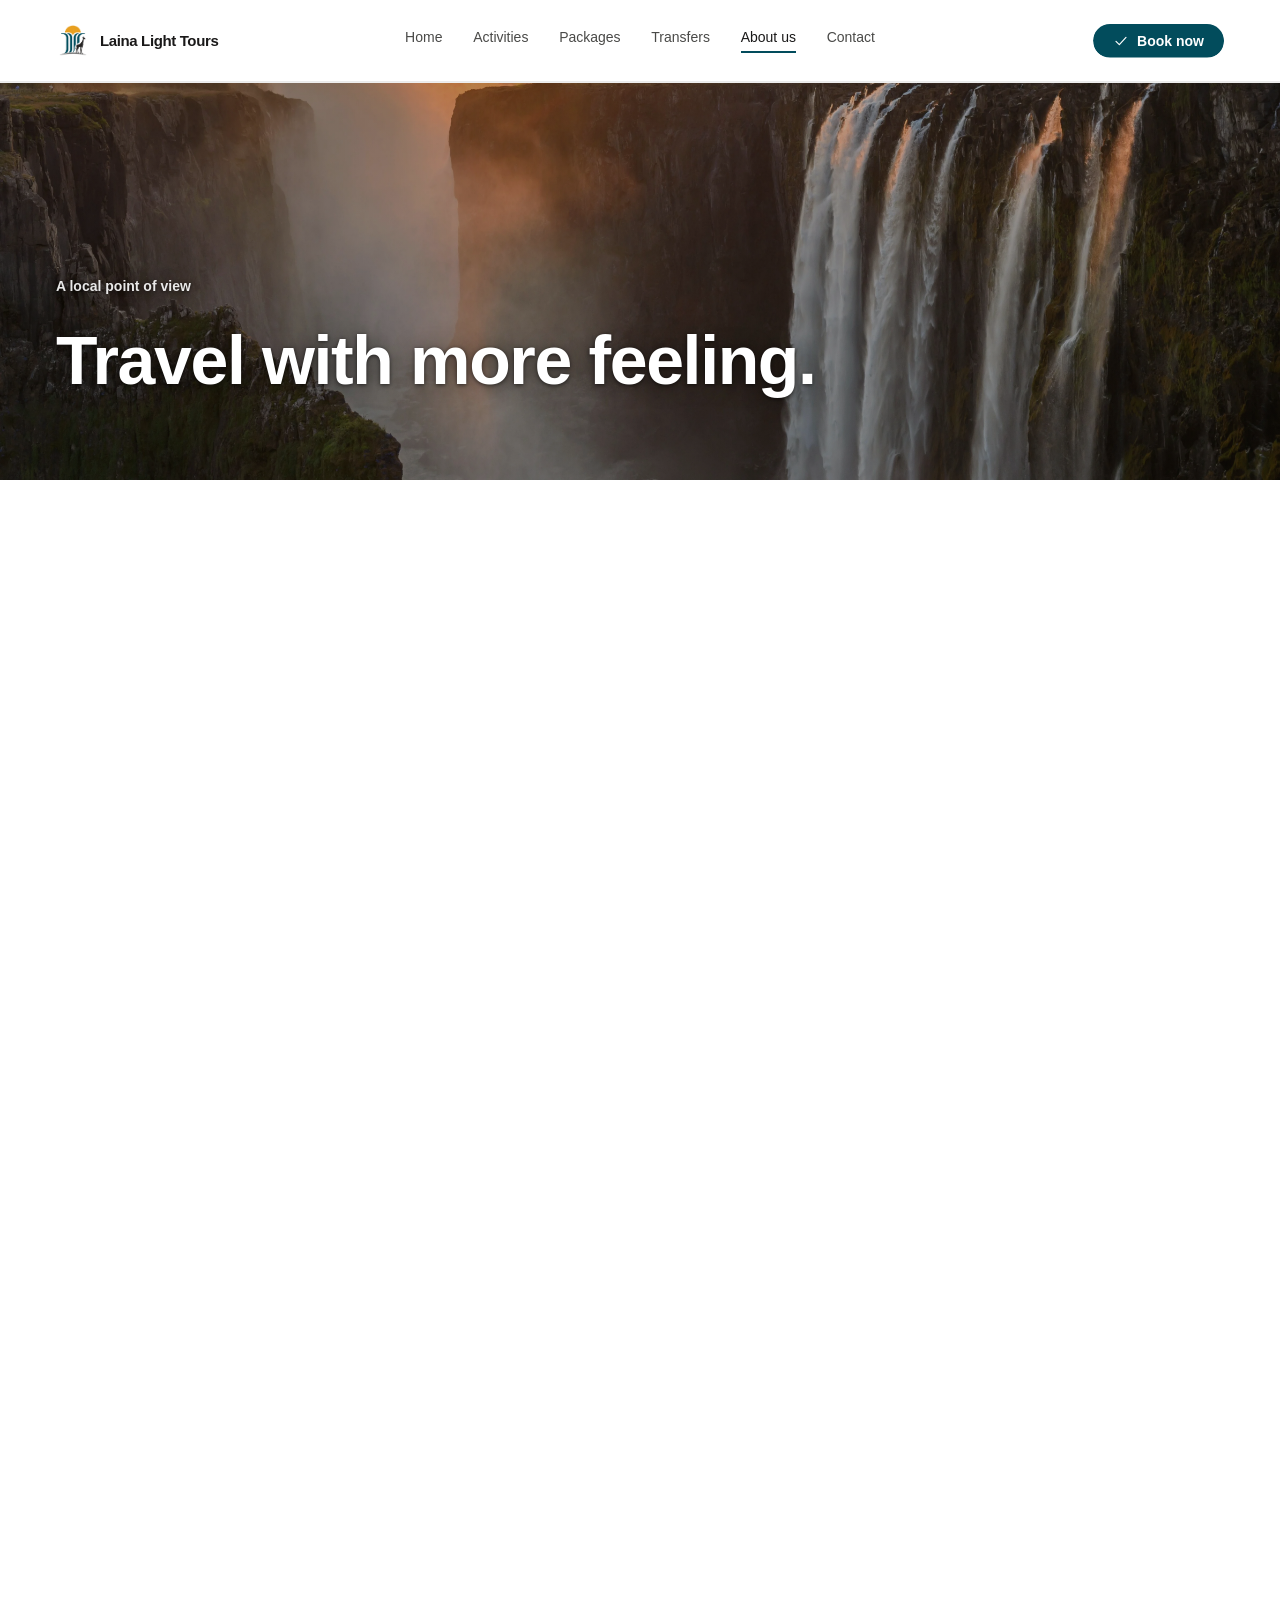
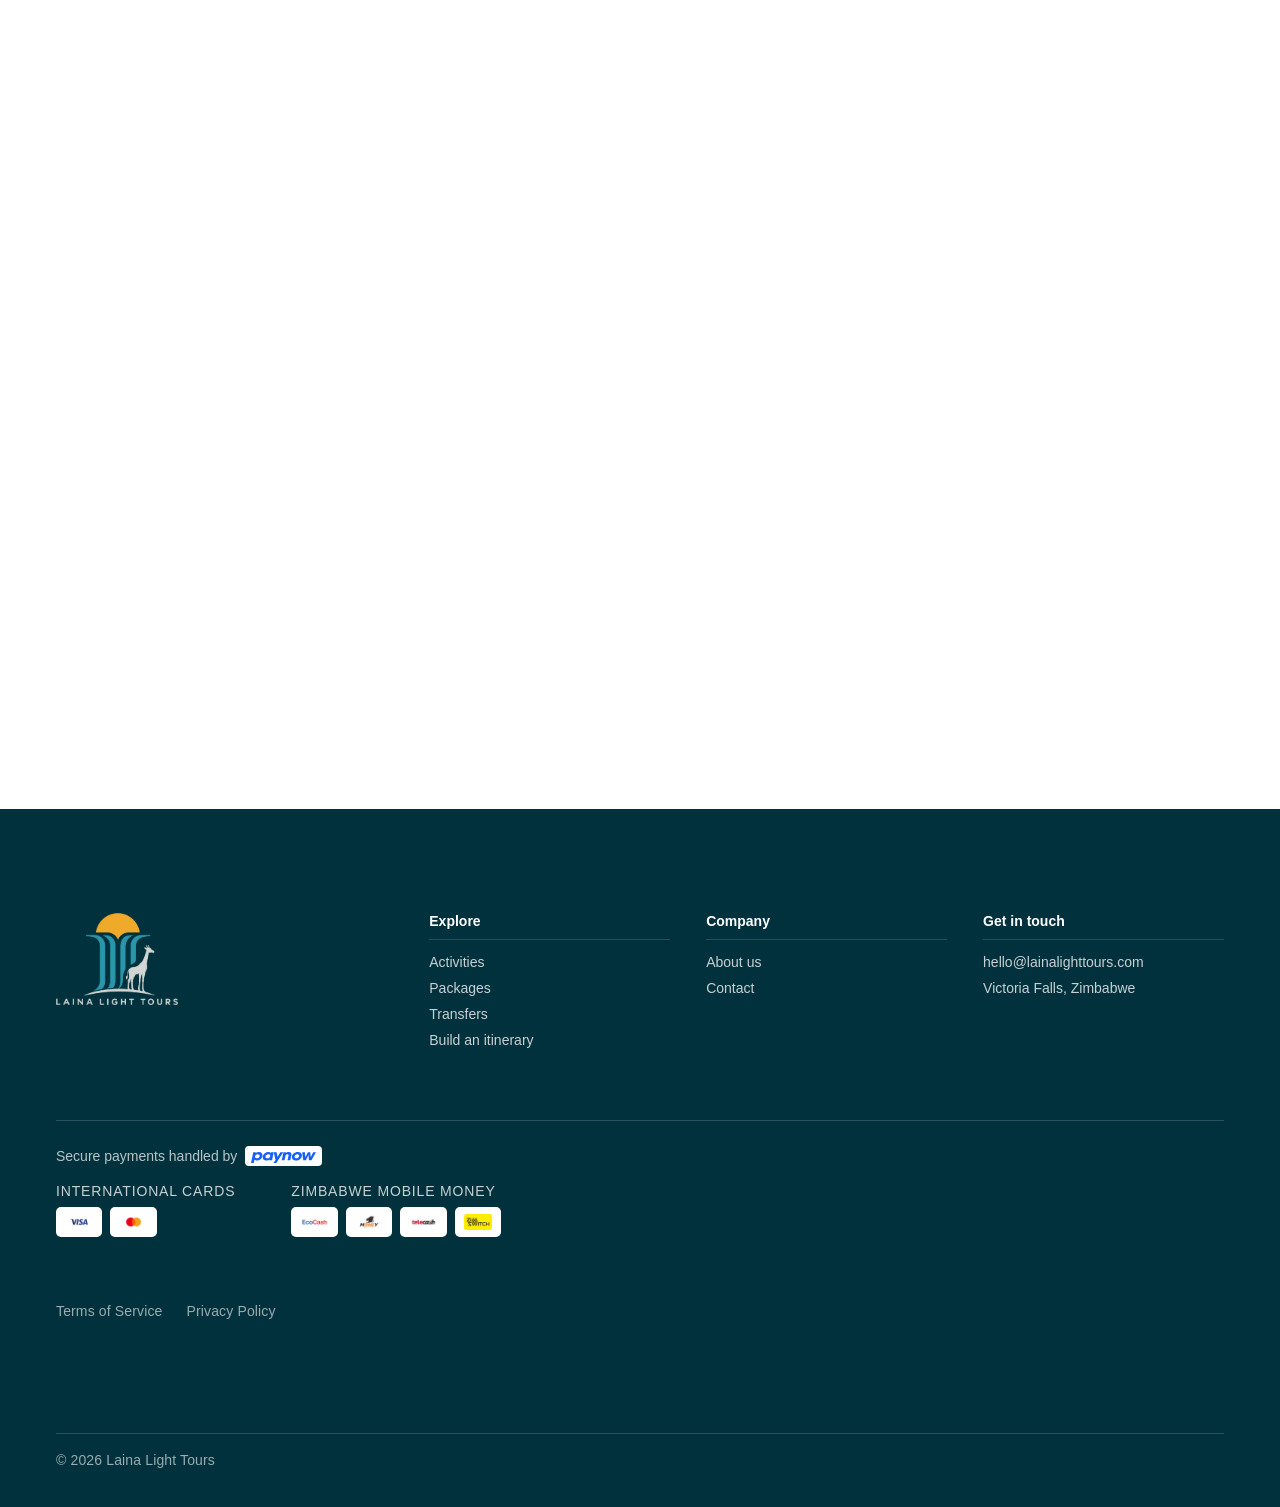
==== about.html @ 1b14ae51 "Fleet photography, Paynow methods, uniform gutter, motion layer Fleet - Four generated vehicle photo" ====
<!doctype html>
<html lang="en">
<head>
  <meta charset="UTF-8">
  <meta name="viewport" content="width=device-width, initial-scale=1.0">
  <meta name="description" content="Victoria Falls-based tour operator specialising in guided activities, adventures and packages. Flights, safari, river cruises and transfers, arranged personally with trusted local partners.">
  <meta property="og:title" content="About Us | Laina Light Tours">
  <meta property="og:description" content="A local team, real knowledge, and experiences worth making time for.">
  <meta property="og:image" content="hero-waterfall.webp">
  <title>About Us | Laina Light Tours</title>
  <link rel="stylesheet" href="styles.css?v=202609012115">
  <link rel="stylesheet" href="typography.css?v=202609012115">
  <link rel="stylesheet" href="image-treatment.css?v=202609012115">
  <link rel="stylesheet" href="nav.css?v=202609012115">
  <link rel="stylesheet" href="card-treatment.css?v=202609012115">
  <link rel="stylesheet" href="story.css?v=202609012115">
  <link rel="stylesheet" href="motion.css?v=202609012115">
  <link rel="stylesheet" href="design-system.css?v=202609012115">
  <link rel="icon" href="Laina Light Tours Logo Mark.png" type="image/png">
  <meta name="theme-color" content="#0c0f10">
</head>
<body class="about-page">
<svg xmlns="http://www.w3.org/2000/svg" style="display:none" aria-hidden="true" focusable="false"><defs>
<symbol id="i-arrow-up-right" viewBox="0 0 24 24"><path d="M7 17 17 7M8 7h9v9"/></symbol>
<symbol id="i-arrow-down" viewBox="0 0 24 24"><path d="M12 5v14M6 13l6 6 6-6"/></symbol>
<symbol id="i-arrow-right" viewBox="0 0 24 24"><path d="M5 12h14M13 6l6 6-6 6"/></symbol>
<symbol id="i-menu" viewBox="0 0 24 24"><path d="M4 7h16M4 12h16M4 17h16"/></symbol>
<symbol id="i-close" viewBox="0 0 24 24"><path d="M6 6l12 12M18 6L6 18"/></symbol>
<symbol id="i-whatsapp" viewBox="0 0 24 24"><path d="M12.04 2A9.9 9.9 0 0 0 2.1 11.9a9.8 9.8 0 0 0 1.35 4.96L2 22l5.28-1.38a9.9 9.9 0 0 0 4.76 1.21h.01A9.9 9.9 0 0 0 22 11.94 9.9 9.9 0 0 0 12.04 2Z"/><path d="M8.6 7.6c-.2-.45-.4-.46-.6-.47h-.5a1 1 0 0 0-.72.34A3 3 0 0 0 6 9.7c0 1.3.95 2.55 1.08 2.73.13.17 1.84 2.94 4.55 4 2.25.88 2.71.7 3.2.66.49-.04 1.57-.64 1.79-1.26.22-.62.22-1.15.16-1.26-.07-.11-.24-.17-.5-.3-.27-.14-1.57-.78-1.81-.86-.25-.09-.42-.13-.6.13-.17.26-.68.86-.83 1.03-.15.18-.3.2-.57.07a7.2 7.2 0 0 1-2.13-1.31 8 8 0 0 1-1.47-1.83c-.15-.26-.01-.4.12-.53.12-.12.26-.3.4-.46.12-.15.16-.26.25-.44.08-.17.04-.33-.02-.46-.07-.13-.6-1.43-.82-1.96Z"/></symbol>
<symbol id="i-phone" viewBox="0 0 24 24"><path d="M22 16.9v3a2 2 0 0 1-2.2 2 19.8 19.8 0 0 1-8.6-3.1 19.5 19.5 0 0 1-6-6A19.8 19.8 0 0 1 2.1 4.2 2 2 0 0 1 4.1 2h3a2 2 0 0 1 2 1.7c.1 1 .3 1.9.6 2.8a2 2 0 0 1-.5 2.1L8.1 9.9a16 16 0 0 0 6 6l1.3-1.1a2 2 0 0 1 2.1-.5c.9.3 1.8.5 2.8.6a2 2 0 0 1 1.7 2Z"/></symbol>
<symbol id="i-mail" viewBox="0 0 24 24"><rect x="2" y="4" width="20" height="16" rx="3"/><path d="m3 7 8.2 5.5a1.6 1.6 0 0 0 1.6 0L21 7"/></symbol>
<symbol id="i-pin" viewBox="0 0 24 24"><path d="M20 10.5c0 5.4-8 12-8 12s-8-6.6-8-12a8 8 0 1 1 16 0Z"/><circle cx="12" cy="10.3" r="3"/></symbol>
<symbol id="i-clock" viewBox="0 0 24 24"><circle cx="12" cy="12" r="9"/><path d="M12 7.2V12l3.2 2"/></symbol>
<symbol id="i-users" viewBox="0 0 24 24"><path d="M16 20v-1.6a4 4 0 0 0-4-4H6a4 4 0 0 0-4 4V20"/><circle cx="9" cy="7.4" r="3.4"/><path d="M22 20v-1.6a4 4 0 0 0-3-3.9M16.5 4.2a4 4 0 0 1 0 6.4"/></symbol>
<symbol id="i-calendar" viewBox="0 0 24 24"><rect x="3" y="5" width="18" height="16" rx="3"/><path d="M3 10h18M8 3v4M16 3v4"/></symbol>
<symbol id="i-search" viewBox="0 0 24 24"><circle cx="11" cy="11" r="7"/><path d="m20 20-3.6-3.6"/></symbol>
<symbol id="i-compass" viewBox="0 0 24 24"><circle cx="12" cy="12" r="9.2"/><path d="m15.6 8.4-2 5.2-5.2 2 2-5.2 5.2-2Z"/></symbol>
<symbol id="i-shield-check" viewBox="0 0 24 24"><path d="M12 22s8-3.6 8-10V5.4l-8-3-8 3V12c0 6.4 8 10 8 10Z"/><path d="m9 12 2.2 2.2L15.4 10"/></symbol>
<symbol id="i-sparkle" viewBox="0 0 24 24"><path d="M12 3.2 13.9 9l5.8 1.9-5.8 1.9L12 18.6 10.1 12.8 4.3 10.9 10.1 9 12 3.2Z"/></symbol>
<symbol id="i-route" viewBox="0 0 24 24"><circle cx="6" cy="19" r="2.6"/><circle cx="18" cy="5" r="2.6"/><path d="M15.4 5H9a3 3 0 0 0 0 6h6a3 3 0 0 1 0 6H8.6"/></symbol>
<symbol id="i-star" viewBox="0 0 24 24"><path d="m12 3.6 2.6 5.4 5.9.8-4.3 4.2 1 5.9-5.2-2.8-5.2 2.8 1-5.9L3.5 9.8l5.9-.8L12 3.6Z"/></symbol>
<symbol id="i-check" viewBox="0 0 24 24"><path d="m4.5 12.5 5 5 10-11"/></symbol>
<symbol id="i-globe" viewBox="0 0 24 24"><circle cx="12" cy="12" r="9.2"/><path d="M2.8 12h18.4M12 2.8a14 14 0 0 1 0 18.4 14 14 0 0 1 0-18.4Z"/></symbol>
<symbol id="i-plane" viewBox="0 0 24 24"><path d="M10.2 13.8 3 12l18-7.6-4.2 17.2-3.6-6.4-3 4.2v-4.4"/></symbol>
<symbol id="i-boat" viewBox="0 0 24 24"><path d="M3 18.4c1.6 0 1.6 1.4 3.2 1.4s1.6-1.4 3.2-1.4 1.6 1.4 3.2 1.4 1.6-1.4 3.2-1.4 1.6 1.4 3.2 1.4"/><path d="M4.6 15.4 6 10.2h12l1.4 5.2M12 10.2V5M8.6 5h6.8"/></symbol>
<symbol id="i-binoculars" viewBox="0 0 24 24"><path d="M7 4h3v7H4l1.2-5.6A1.8 1.8 0 0 1 7 4ZM17 4h-3v7h6l-1.2-5.6A1.8 1.8 0 0 0 17 4Z"/><circle cx="6" cy="15.6" r="3.4"/><circle cx="18" cy="15.6" r="3.4"/><path d="M10 11h4"/></symbol>
</defs></svg>

  <header class="site-header">
    <a class="brand" href="index.html"><span>Laina Light <em>Tours</em></span></a>
    <button class="menu-toggle" aria-label="Open navigation">&#9776;</button>
    <nav class="main-nav"><a href="index.html">Home</a><a href="activities.html">Activities</a><a href="packages.html">Packages</a><a href="transfers.html">Transfers</a><a class="active" href="about.html">About us</a><a href="index.html#contact">Contact</a></nav>
    <a class="header-cart" href="itinerary.html" data-squircle><svg class="icon" aria-hidden="true"><use href="#i-check"/></svg><span>Book now</span><span class="btn-count" data-cart-count hidden>0</span></a>
  </header>

  <main>

    <!-- HERO: eyebrow #1 of 2 allowed -->
    <section class="about-hero">
      <p class="eyebrow light">A local point of view</p>
      <h1>Travel with <i>more feeling.</i></h1>
    </section>

    <!-- INTRO: stacked vertical — no split-header -->
    <section class="about-intro about-intro--stacked">
      <p class="eyebrow">About Laina Light Tours</p>
      <h2>We know where the light <i>falls.</i></h2>
      <div class="about-intro__body">
        <p>Laina Light Tours is a Victoria Falls-based tour operator specialising in guided activities, adventures and packages across one of the world&rsquo;s most extraordinary destinations.</p>
        <p>We work with trusted local partners to connect visitors with Victoria Falls on their own terms, whether that is a sunrise flight over the gorge, an afternoon on the Zambezi, or a full-day safari. Every booking is handled personally, with flexible options for individuals, couples and groups.</p>
        <p class="about-strap">Based in Zimbabwe. Built on local knowledge.</p>
      </div>
    </section>

    <section class="about-image">
      <img src="falls-from-the-sky.webp" alt="Victoria Falls from above, mist rising over the Zambezi">
    </section>

    <!-- VALUES: full-width heading above the grid — different layout family from intro -->
    <section class="about-values about-values--stacked">
      <div class="about-values__head">
        <h2>Good trips <i>stay with you.</i></h2>
      </div>
      <div class="values-grid">
        <article>
          <h3>Local, always</h3>
          <p>Real knowledge, thoughtful timing and people who care deeply about this place.</p>
        </article>
        <article>
          <h3>Considered details</h3>
          <p>Clear communication, smooth logistics and plans that still leave room for the unexpected.</p>
        </article>
        <article>
          <h3>Wild at heart</h3>
          <p>Big landscapes, small moments and stories you will find yourself telling for years.</p>
        </article>
      </div>
    </section>

    <!-- CTA: no eyebrow — eyebrow budget spent -->
    <section class="about-cta">
      <div>
        <h2>Ready when <i>you are.</i></h2>
        <p>Tell us when you are visiting and what you are hoping to feel. We will do the rest.</p>
        <a class="button button-dark" data-squircle href="https://wa.me/263771234567?text=Hello%20Laina%20Light%20Tours%2C%20I%27d%20like%20to%20plan%20a%20trip." style="margin-top:28px;display:inline-flex">
          Get in touch <span>&#8599;</span>
        </a>
      </div>
    </section>

  </main>

  <footer class="site-footer">
    <div class="footer-brand">
      <a class="brand" href="index.html"><span>Laina Light <em>Tours</em></span></a>
      </div>
    <div class="footer-column">
      <h3>Explore</h3>
      <a href="activities.html">Activities</a>
      <a href="packages.html">Packages</a>
      <a href="transfers.html">Transfers</a>
      <a href="itinerary.html">Build an itinerary</a>
    </div>
    <div class="footer-column">
      <h3>Company</h3>
      <a href="about.html">About us</a>
      <a href="index.html#contact">Contact</a>
    </div>
    <div class="footer-column">
      <h3>Get in touch</h3>
      <a href="mailto:hello@lainalighttours.com">hello@lainalighttours.com</a>
      <span>Victoria Falls, Zimbabwe</span>
    </div>
    <div class="footer-payments"><p class="footer-payments__label">Secure payments handled by <img src="images/payments/paynow.svg" alt="Paynow" class="paynow-mark" loading="lazy"></p><div class="payment-groups"><div class="payment-group"><span class="payment-group__label">International cards</span><ul class="payment-logos"><li><img src="images/payments/logo-4-visa.png" alt="Visa" loading="lazy"></li><li><img src="images/payments/logo-5-mastercard.png" alt="Mastercard" loading="lazy"></li></ul></div><div class="payment-group"><span class="payment-group__label">Zimbabwe mobile money</span><ul class="payment-logos"><li><img src="images/payments/logo-1-ecocash.png" alt="EcoCash" loading="lazy"></li><li><img src="images/payments/logo-2-money-1.png" alt="OneMoney" loading="lazy"></li><li><img src="images/payments/logo-3-telecash.png" alt="Telecash" loading="lazy"></li><li><img src="images/payments/logo-6-zimswitch.png" alt="ZimSwitch" loading="lazy"></li></ul></div></div></div><div class="footer-legal"><a href="terms.html">Terms of Service</a><a href="privacy.html">Privacy Policy</a></div><div class="footer-bottom">
      <span>&copy; 2026 Laina Light Tours</span>
      </div>
  </footer>

  <script src="script.js?v=202609012115"></script>
  <script src="squircle.js?v=202609012115"></script>
</body>
</html>
---- styles.css ----
.catalog-top h2 span{display:inline-grid;place-items:center;width:30px;height:30px;margin-left:9px;vertical-align:middle;border-radius:50%;background:var(--sun);color:var(--ink-deep);font:700 11px/1 'Helvetica Neue', Helvetica, 'Nimbus Sans', 'Liberation Sans', Arial, -apple-system, BlinkMacSystemFont, 'Segoe UI', Roboto, sans-serif;letter-spacing:0}
.search-box{border:2px solid var(--line);border-radius:12px;width:160px;height:44px;padding:0 12px;background:#fff;color:var(--ink);font-size:20px}.search-box input{min-width:0;padding:0 0 0 4px;height:100%;font-size:12px}.site-footer .footer-brand .brand{display:none}.site-footer .footer-brand::before{content:"";display:block;width:220px;height:62px;background:url('Laina Light Tours Logo.png') center/contain no-repeat;border-radius:6px}.site-footer .brand-mark{display:none}
 .whatsapp-booking{display:inline-block;margin-top:18px;color:var(--ink);font-size:12px;font-weight:700;border-bottom:1px solid var(--sun);padding-bottom:4px}.home-transfers{max-width:1180px;margin:0 auto 110px;padding:55px 5vw;background:var(--sand);display:grid;grid-template-columns:1fr 1.2fr auto;gap:45px;align-items:center}.home-transfers h2{font-size:42px;margin:0}.home-transfers p:not(.eyebrow){max-width:390px;color:var(--muted);font-size:14px;line-height:1.65}.home-transfer-price{border-left:1px solid rgba(23,63,58,.25);padding-left:28px;display:flex;align-items:center;gap:12px}.home-transfer-price strong{font:500 54px 'Helvetica Neue', Helvetica, 'Nimbus Sans', 'Liberation Sans', Arial, -apple-system, BlinkMacSystemFont, 'Segoe UI', Roboto, sans-serif;color:var(--ink)}.home-transfer-price span{font-size:10px;text-transform:uppercase;letter-spacing:.1em;line-height:1.5}@media(max-width:800px){.home-transfers{margin:0 20px 75px;padding:38px 25px;display:block}.home-transfers h2{font-size:38px}.home-transfers>div:nth-child(2){margin-top:28px}.home-transfer-price{border-left:0;border-top:1px solid rgba(23,63,58,.25);padding:20px 0 0;margin-top:28px}}
 .modal-card{width:min(100%,560px);max-height:calc(100vh - 40px);overflow-y:auto!important;overflow-x:hidden;overscroll-behavior:contain;-webkit-overflow-scrolling:touch}.modal-card>img{height:210px;object-fit:cover;margin-bottom:20px}.modal-card{padding-bottom:24px}.modal-card>*:not(img){margin-left:28px;margin-right:28px}@media(max-width:500px){.modal{padding:12px}.modal-card{max-height:calc(100vh - 24px)}.modal-card>img{height:155px}.modal-card>*:not(img){margin-left:20px;margin-right:20px}}
.brand-mark{font-size:0;background:var(--sun) url('Laina Light Tours Logo Mark.png') center/75% no-repeat}.site-footer .brand-mark{display:grid}.about-page .about-page .about-hero::before{content:"Laina Light Tours"}
:root{--ink:#173f3a;--ink-deep:#102f2c;--cream:#ffffff;--sand:#f5f5f4;--sun:#e29a43;--white:#fff;--muted:#68716c;--line:#d5d9d2}*{box-sizing:border-box}html{scroll-behavior:smooth}body{margin:0;background:var(--cream);color:var(--ink-deep);font-family:'Helvetica Neue', Helvetica, 'Nimbus Sans', 'Liberation Sans', Arial, -apple-system, BlinkMacSystemFont, 'Segoe UI', Roboto, sans-serif}a{color:inherit;text-decoration:none}img{display:block;width:100%;height:100%;object-fit:cover}.site-header{height:82px;display:flex;align-items:center;justify-content:space-between;padding:0 5vw;background:var(--cream);position:relative;z-index:5}.brand{display:flex;align-items:center;gap:10px;font-size:15px;font-weight:700;letter-spacing:.01em}.brand em{font-family:'Helvetica Neue', Helvetica, 'Nimbus Sans', 'Liberation Sans', Arial, -apple-system, BlinkMacSystemFont, 'Segoe UI', Roboto, sans-serif;font-weight:500}.brand-mark{display:grid;place-items:center;width:34px;height:34px;background:var(--sun);color:var(--ink-deep);border-radius:50%;font-size:11px;letter-spacing:-.08em}.main-nav{display:flex;gap:34px;font-size:12px;font-weight:600}.main-nav a{color:#65716b}.main-nav a.active,.main-nav a:hover{color:var(--ink-deep)}.main-nav a.active{border-bottom:2px solid var(--sun);padding-bottom:7px}.header-cta{font-size:12px;font-weight:700}.header-cta span,.button span,.text-link span{font-size:17px;margin-left:8px}.menu-toggle{display:none;background:none;border:0;font-size:23px;color:var(--ink)}.hero{min-height:690px;background:linear-gradient(rgba(20,20,18,.26),rgba(20,20,18,.26)),url('https://images.unsplash.com/photo-1516026672322-bc52d61a55d5?auto=format&fit=crop&w=2200&q=90') center/cover;position:relative;color:#fff;padding:120px 10vw 90px;display:flex;align-items:flex-start}.hero-copy{max-width:600px}.eyebrow{font-size:11px;letter-spacing:.14em;text-transform:uppercase;color:var(--muted);font-weight:700;margin:0 0 18px}.eyebrow.light{color:rgba(255,255,255,.75)}h1,h2,h3,p{margin-top:0}h1,h2{font-size:clamp(46px,6vw,86px);line-height:.96;letter-spacing:-.04em;margin-bottom:24px}h2{font-size:clamp(40px,4.5vw,66px)}h1 i,h2 i,h3 i,blockquote i{font-family:'Helvetica Neue', Helvetica, 'Nimbus Sans', 'Liberation Sans', Arial, -apple-system, BlinkMacSystemFont, 'Segoe UI', Roboto, sans-serif;font-weight:500;letter-spacing:-.06em}.hero-text{font-size:17px;line-height:1.55;max-width:320px;color:rgba(255,255,255,.84);margin-bottom:34px}.button{border:0;display:inline-flex;align-items:center;justify-content:center;min-height:50px;padding:0 22px;font:600 12px 'Helvetica Neue';cursor:pointer;transition:transform .2s,background .2s}.button:hover{transform:translateY(-2px)}.button-light{background:#fff;color:var(--ink-deep)}.button-dark{background:var(--ink);color:#fff}.hero-note{position:absolute;right:10vw;top:130px;display:flex;gap:12px;align-items:center;font-size:10px;line-height:1.5;text-transform:uppercase;letter-spacing:.08em;color:rgba(255,255,255,.8)}.note-line{width:44px;height:1px;background:var(--sun)}.hero-scroll{position:absolute;bottom:35px;left:10vw;font-size:10px;text-transform:uppercase;letter-spacing:.13em;color:rgba(255,255,255,.7)}.hero-scroll span{margin-left:20px;color:var(--sun);font-size:18px}.booking-wrap{margin:-56px auto 0;position:relative;z-index:2;background:#fff;max-width:1120px;padding:38px 45px 28px;display:grid;grid-template-columns:1fr 2.5fr;gap:40px;box-shadow:0 18px 40px rgba(30,46,36,.08)}.booking-intro h2{font-size:34px;margin-bottom:0}.booking-intro .eyebrow{margin-bottom:13px}.booking-form{display:grid;grid-template-columns:1.2fr 1fr 1fr auto;gap:13px;align-items:end}.booking-form label{font-size:10px;text-transform:uppercase;letter-spacing:.1em;font-weight:700;color:var(--muted)}select,input{display:block;border:0;border-bottom:1px solid var(--line);background:transparent;width:100%;padding:13px 0 11px;color:var(--ink-deep);font:500 13px 'Helvetica Neue';outline:0}.booking-form select{cursor:pointer}.booking-message{grid-column:2/-1;font-size:12px;color:var(--sun);margin:0}.section{max-width:1120px;margin:130px auto;padding:0 30px}.section-heading{display:flex;justify-content:space-between;align-items:end;margin-bottom:35px}.section-heading h2{margin-bottom:0}.text-link{font-size:12px;font-weight:700;border-bottom:1px solid var(--ink);padding-bottom:8px}.feature-grid{display:grid;grid-template-columns:1.2fr .9fr .9fr;grid-template-rows:250px 250px;gap:16px}.feature-card{position:relative;overflow:hidden;min-height:250px;background:var(--ink)}.feature-card img{transition:transform .7s}.feature-card:hover img{transform:scale(1.05)}.feature-tall{grid-row:span 2}.feature-overlay{position:absolute;inset:0;padding:25px;display:flex;flex-direction:column;justify-content:flex-end;background:rgba(20,20,18,.24);color:#fff}.card-tag{font-size:10px;text-transform:uppercase;letter-spacing:.12em;color:rgba(255,255,255,.75);margin-bottom:auto}.feature-overlay h3{font-size:30px;line-height:1;margin:0}.circle-arrow{position:absolute;bottom:24px;right:24px;border:1px solid rgba(255,255,255,.7);border-radius:50%;width:34px;height:34px;display:grid;place-items:center}.split-section{background:#f5f5f4;display:grid;grid-template-columns:1fr 1fr;min-height:630px}.split-image{min-height:520px}.split-copy{padding:100px 10vw 80px 8vw;align-self:center}.split-copy h2{margin-bottom:28px}.split-copy>p:not(.eyebrow){color:#58635c;line-height:1.7;max-width:390px;font-size:15px}.stat-row{display:flex;gap:40px;margin:38px 0}.stat-row div{display:flex;flex-direction:column;gap:5px}.stat-row strong{font:500 27px 'Helvetica Neue', Helvetica, 'Nimbus Sans', 'Liberation Sans', Arial, -apple-system, BlinkMacSystemFont, 'Segoe UI', Roboto, sans-serif;color:var(--ink)}.stat-row span{font-size:10px;text-transform:uppercase;letter-spacing:.08em;color:var(--muted)}.quote-section{text-align:center;padding:130px 20px}.quote-section blockquote{font-size:clamp(34px,4.5vw,63px);line-height:1.02;letter-spacing:-.05em;margin:0 auto 25px}.quote-by{font-size:11px;text-transform:uppercase;letter-spacing:.1em;color:var(--muted)}.newsletter{background:var(--ink);color:#fff;padding:85px 10vw;display:flex;justify-content:space-between;align-items:end}.newsletter h2{margin:0}.newsletter-form{display:flex;width:430px;border-bottom:1px solid rgba(255,255,255,.45)}.newsletter-form input{border:0;color:#fff}.newsletter-form input::placeholder{color:rgba(255,255,255,.55)}.newsletter-form .button{min-width:130px}.newsletter-form input:focus{border:0}footer{padding:30px 5vw;display:flex;align-items:center;justify-content:space-between;font-size:11px;color:var(--muted)}footer .brand{color:var(--ink-deep)}
.activities-hero{background:linear-gradient(rgba(20,20,18,.32),rgba(20,20,18,.32)),url('https://images.unsplash.com/photo-1500534623283-312aade485b7?auto=format&fit=crop&w=2200&q=90') center 55%/cover;min-height:435px;color:#fff;padding:90px 10vw;display:flex;justify-content:space-between;align-items:end}.activities-hero h1{margin:0}.activities-hero>p{max-width:290px;color:rgba(255,255,255,.8);font-size:15px;line-height:1.6}.catalog{max-width:1180px;margin:100px auto;padding:0 30px}.catalog-top{display:flex;justify-content:space-between;align-items:end;margin-bottom:35px}.catalog-top h2{font-size:47px;margin:0}.catalog-top h2 span{font:500 14px 'Helvetica Neue';color:var(--sun);vertical-align:top;margin-left:6px}.filter-row{display:flex;gap:22px;align-items:center}.search-box{display:flex;gap:10px;align-items:center;border-bottom:1px solid var(--ink);width:210px;color:var(--ink);font-size:24px}.search-box input{border:0}.filter-row select{width:160px;border:1px solid var(--line);padding:12px}.activity-grid{display:grid;grid-template-columns:repeat(3,1fr);gap:20px}.activity-card{background:#fff;border:1px solid #eeeeee;min-width:0;transition:transform .2s;cursor:pointer}.activity-card:hover{transform:translateY(-5px)}.activity-card-image{height:220px;position:relative}.activity-card-image img{filter:saturate(.9)}.activity-category{position:absolute;top:14px;left:14px;background:#fff;padding:7px 10px;font-size:9px;text-transform:uppercase;letter-spacing:.1em;font-weight:700}.activity-details{padding:21px}.activity-details h3{font-size:20px;line-height:1.1;margin:0 0 14px}.activity-details p{font-size:12px;line-height:1.55;color:var(--muted);height:38px;margin-bottom:18px}.activity-bottom{display:flex;justify-content:space-between;align-items:end;border-top:1px solid var(--line);padding-top:14px}.activity-price{font:500 25px 'Helvetica Neue', Helvetica, 'Nimbus Sans', 'Liberation Sans', Arial, -apple-system, BlinkMacSystemFont, 'Segoe UI', Roboto, sans-serif}.activity-duration{font-size:10px;color:var(--muted);text-transform:uppercase;letter-spacing:.08em}.catalog-cta{background:var(--sun);padding:85px 10vw;color:var(--ink-deep)}.catalog-cta h2{margin-bottom:30px}.modal{position:fixed;inset:0;background:rgba(8,28,26,.7);display:none;place-items:center;padding:20px;z-index:10}.modal.open{display:grid}.modal-card{background:#ffffff;max-width:550px;width:100%;padding:0 34px 34px;position:relative}.modal-card>img{height:240px;margin:0 -34px 28px;width:calc(100% + 68px)}.modal-card h2{font-size:42px}.modal-card p:not(.eyebrow){color:var(--muted);line-height:1.6;font-size:14px}.modal-close{position:absolute;right:16px;top:15px;border:0;border-radius:50%;width:32px;height:32px;font-size:25px;z-index:2;background:#fff;color:var(--ink);cursor:pointer}.modal-meta{display:flex;justify-content:space-between;align-items:center;margin:24px 0}.modal-meta strong{font:500 30px 'Helvetica Neue', Helvetica, 'Nimbus Sans', 'Liberation Sans', Arial, -apple-system, BlinkMacSystemFont, 'Segoe UI', Roboto, sans-serif}.modal-meta span{font-size:11px;text-transform:uppercase;letter-spacing:.1em;color:var(--muted)}
	.benefits-bar{max-width:1120px;margin:0 auto;padding:34px 30px 0;display:grid;grid-template-columns:repeat(4,1fr);gap:24px}
	.benefit{display:flex;align-items:center;gap:12px}
	.benefit-icon{width:38px;height:38px;flex:0 0 38px;border-radius:50%;display:grid;place-items:center;background:#f0f0f0;color:var(--ink);font-size:20px}
	.benefit div{display:flex;flex-direction:column;gap:4px}
	.benefit strong{font-size:12px}
	.benefit div span{font-size:10px;color:var(--muted);line-height:1.3}
@media(max-width:800px){.site-header{height:70px;padding:0 22px}.main-nav,.header-cta{display:none}.menu-toggle{display:block}.hero{min-height:620px;padding:90px 25px}.hero-note{right:25px;top:90px}.hero-scroll{left:25px}.booking-wrap{margin:0 18px;padding:26px 24px;display:block;border-radius:22px}.booking-intro{margin-bottom:25px}.booking-form{grid-template-columns:1fr 1fr}.booking-form .button{grid-column:span 2}.booking-message{margin-top:15px}.section{margin:85px auto;padding:0 22px}.section-heading{display:block}.section-heading .text-link{display:inline-block;margin-top:25px}.feature-grid{grid-template-columns:1fr 1fr;grid-template-rows:260px 220px}.feature-tall{grid-row:span 2}.feature-sunset{grid-column:span 2}.feature-overlay h3{font-size:25px}.package-grid{grid-template-columns:1fr 1fr}.package-card:last-child{grid-column:span 2}.split-section{grid-template-columns:1fr}.split-image{min-height:360px}.split-copy{padding:65px 25px}.newsletter{padding:65px 25px;display:block}.newsletter-form{width:100%;margin-top:35px}footer{padding:28px 22px;display:block}footer p{margin-top:18px}.activities-hero{min-height:450px;padding:70px 25px;display:block}.activities-hero>p{margin-top:35px}.catalog{padding:0 20px;margin:70px auto}.catalog-top{display:block}.filter-row{margin-top:27px;display:grid;grid-template-columns:1fr 1fr}.search-box{width:auto}.filter-row select{width:auto}.activity-grid{grid-template-columns:1fr 1fr;gap:13px}.activity-card-image{height:180px}.activity-details{padding:16px}.activity-details h3{font-size:17px}.activity-details p{font-size:11px}.activity-price{font-size:21px}.catalog-cta{padding:65px 25px}}@media(max-width:500px){h1{font-size:54px}.hero-note{display:none}.booking-form{display:block}.booking-form label{display:block;margin-bottom:18px}.booking-form .button{width:100%;margin-top:8px}.feature-grid{display:block}.feature-card{height:280px;margin-bottom:14px}.package-grid{display:block}.package-card{margin-bottom:14px}.activity-grid{grid-template-columns:1fr}.activity-card-image{height:230px}.catalog-top h2{font-size:39px}.newsletter h2{font-size:48px}}

/* Premium booking surfaces */
.hero{min-height:620px}.booking-wrap{background:#fafafa;border:1px solid #eeeeee;border-radius:24px;grid-template-columns:1fr 2.8fr;padding:22px 28px 25px}.search-tabs{display:flex;gap:4px;margin-bottom:31px;background:#f0f2ed;border-radius:999px;padding:4px;width:max-content}.search-tab{border:0;background:transparent;border-radius:999px;padding:9px 16px;font:700 11px 'Helvetica Neue';color:var(--muted);cursor:pointer}.search-tab.active{background:var(--ink);color:#fff}.booking-form select,.booking-form input{border:1px solid var(--line);border-radius:11px;padding:14px 12px;background:#fafbf8;margin-top:7px}.booking-form .button{border-radius:11px;min-height:49px}.feature-card,.activity-card,.package-card{border-radius:18px;overflow:hidden}.feature-grid{gap:18px}.package-grid{display:grid;grid-template-columns:repeat(3,1fr);gap:18px}.package-card{background:#fff;padding:27px;min-height:310px;display:flex;flex-direction:column;border:1px solid #ebebeb;transition:transform .2s,box-shadow .2s}.package-card:hover{transform:translateY(-5px);box-shadow:0 16px 30px rgba(30,46,36,.1)}.package-featured{background:var(--ink);color:#fff}.package-label{align-self:flex-start;background:var(--sun);color:var(--ink-deep);font-size:9px;text-transform:uppercase;letter-spacing:.1em;font-weight:700;padding:7px 10px;border-radius:999px;margin-bottom:28px}.package-days{font-size:10px;letter-spacing:.1em;text-transform:uppercase;color:var(--muted);margin-bottom:14px}.package-featured .package-days{color:rgba(255,255,255,.6)}.package-card h3{font-size:32px;line-height:.95;margin-bottom:20px}.package-copy{color:var(--muted);font-size:13px;line-height:1.55;max-width:270px}.package-featured .package-copy{color:rgba(255,255,255,.7)}.package-footer{display:flex;align-items:center;justify-content:space-between;border-top:1px solid var(--line);padding-top:17px;margin-top:auto;font-size:11px;color:var(--muted)}.package-featured .package-footer{border-color:rgba(255,255,255,.25);color:rgba(255,255,255,.7)}.package-footer strong{color:var(--ink);font:500 20px 'Helvetica Neue', Helvetica, 'Nimbus Sans', 'Liberation Sans', Arial, -apple-system, BlinkMacSystemFont, 'Segoe UI', Roboto, sans-serif}.package-featured .package-footer strong{color:#fff}.package-footer .circle-arrow{position:static;color:var(--ink);border-color:var(--ink)}.package-featured .circle-arrow{color:#fff;border-color:#fff}.activities-page .site-header{background:#fff}.activities-hero{min-height:480px}.filter-row select,.search-box{border-radius:12px}.activity-card-image{height:245px}.activity-card{box-shadow:0 4px 18px rgba(23,63,58,.05)}.modal-card{border-radius:20px;overflow:hidden}.modal-card>img{margin:0 0 28px;width:100%}
---- typography.css ----
body{font-family:-apple-system,BlinkMacSystemFont,"Segoe UI",Roboto,Helvetica,Arial,sans-serif;font-weight:400}
h1,h2,h3,blockquote,h1 i,h2 i,h3 i,blockquote i{font-family:-apple-system,BlinkMacSystemFont,"Segoe UI",Roboto,Helvetica,Arial,sans-serif;font-weight:700;font-style:normal;letter-spacing:-.035em}
.brand em{font-family:inherit;font-weight:700;font-style:normal}
.button,.search-tab{font-family:inherit;font-weight:600}
.package-footer strong,.activity-price,.stat-row strong,.modal-meta strong{font-family:inherit;font-weight:700;font-style:normal}
.brand em,h1 i,h2 i,h3 i,blockquote i{font-family:inherit;font-style:normal;font-weight:700;letter-spacing:0}.package-footer strong,.activity-price,.stat-row strong,.modal-meta strong{font-family:inherit}
---- image-treatment.css ----
.hero,.activities-hero{position:relative;background-blend-mode:normal}
.feature-card,.activity-card-image,.split-image{position:relative;overflow:hidden}
.feature-card::after,.activity-card-image::after,.split-image::after{content:"";position:absolute;inset:0;background:rgba(20,20,18,.18);pointer-events:none;z-index:1}
.feature-overlay,.activity-category{z-index:2}
.feature-overlay{background:rgba(20,20,18,.18)}
.activity-category{box-shadow:0 4px 14px rgba(4,20,18,.18)}
---- nav.css ----
.brand::before{
  content:"";display:block;width:34px;height:34px;flex:0 0 34px;
  background:url('Laina Light Tours Logo Mark.png') center/contain no-repeat
}

/* ── Default header — white bg, dark text (non-hero pages) ── */
.site-header{
  position:fixed;top:0;left:0;right:0;z-index:100;
  height:82px;display:flex;align-items:center;
  justify-content:space-between;padding:0 5vw;
  background:#ffffff;color:var(--ink-deep);
  box-shadow:0 1px 0 #eeeeee;
  transition:background .28s ease,box-shadow .28s ease,color .28s ease
}
.site-header .brand,
.site-header .header-cta,
.site-header .main-nav a{color:var(--ink-deep)}
.site-header .main-nav a:hover,
.site-header .main-nav a.active{color:var(--ink)}
.site-header .main-nav a.active{border-bottom:2px solid var(--sun);padding-bottom:7px}
.site-header .menu-toggle{color:var(--ink-deep)}

/* ── Hero header — transparent initially, fixed white on scroll ─ */
.site-header.hero-header{
  position:absolute;
  background:transparent;
  box-shadow:none;
  color:#fff
}
.site-header.hero-header .brand,
.site-header.hero-header .header-cta,
.site-header.hero-header .main-nav a{color:#fff}
.site-header.hero-header .main-nav a:hover{color:rgba(255,255,255,.75)}
.site-header.hero-header .menu-toggle{color:#fff}

/* ── Scrolled state (applies to both) ────────────────────────── */
.site-header.scrolled{
  position:fixed;
  background:rgba(255,255,255,.97);
  box-shadow:0 1px 0 #eeeeee;
  color:var(--ink-deep);
  backdrop-filter:blur(12px);-webkit-backdrop-filter:blur(12px)
}
.site-header.scrolled .brand,
.site-header.scrolled .header-cta,
.site-header.scrolled .main-nav a{color:var(--ink-deep)}
.site-header.scrolled .main-nav a:hover{color:var(--sun)}
.site-header.scrolled .main-nav a.active{border-color:var(--sun)}
.site-header.scrolled .menu-toggle{color:var(--ink-deep)}

/* ── Mobile nav ───────────────────────────────────────────────── */
.booking-form input,.booking-form select,
.newsletter-form input,.search-box input,.filter-row select{
  font-family:-apple-system,BlinkMacSystemFont,"Segoe UI",Roboto,Helvetica,Arial,sans-serif;
  font-weight:400
}

/* ── Package card image overlay ───────────────────────────────── */
.package-image{height:150px;position:relative}
.package-image::after{
  content:"";position:absolute;inset:0;
  background:rgba(20,20,18,.26);
  pointer-events:none
}
.package-image img{object-position:center}
.package-card-body{
  position:absolute;inset:0;padding:27px;min-height:0;
  display:flex;flex-direction:column;justify-content:flex-end;z-index:2;
  background:rgba(20,20,18,.28);
  color:#fff
}
.package-card:has(.package-image){padding:0;min-height:390px;position:relative}
.package-card:has(.package-image) .package-image{position:absolute;inset:0;height:100%}
.package-card .package-days{color:rgba(255,255,255,.72)}
.package-card .package-copy{color:rgba(255,255,255,.82)}
.package-card .package-footer{border-color:rgba(255,255,255,.3);color:rgba(255,255,255,.8)}
.package-card .package-footer strong{color:#fff}

/* ── Responsive ───────────────────────────────────────────────── */
@media(max-width:800px){
  .site-header{position:fixed}
  .site-header.hero-header{position:fixed;background:#fff;box-shadow:0 1px 0 #eee;color:var(--ink-deep)}
  .site-header.hero-header .brand,
  .site-header.hero-header .header-cta,
  .site-header.hero-header .main-nav a,
  .site-header.hero-header .menu-toggle{color:var(--ink-deep)}
  .benefits-bar{grid-template-columns:repeat(2,1fr)}
  .main-nav a{color:var(--ink-deep)!important}
  .main-nav a:hover{color:var(--sun)!important}
}
@media(max-width:500px){
  .benefits-bar{grid-template-columns:1fr 1fr;padding:25px 22px 0;gap:18px}
  .benefit{align-items:flex-start}
  .benefit-icon{width:32px;height:32px;flex-basis:32px;font-size:16px}
  .benefit strong{font-size:11px}
  .benefit div span{font-size:9px}
  .package-card:has(.package-image){min-height:390px}
}

/* ── Menu-open state ──────────────────────────────────────────── */
@media(max-width:800px){
  .site-header.menu-open .brand,
  .site-header.menu-open .header-cta,
  .site-header.menu-open .menu-toggle{color:var(--ink-deep)!important}
  .site-header.menu-open .brand::before{filter:none}
}
---- card-treatment.css ----
.menu-toggle{border-radius:0!important}
.menu-toggle{border-radius:0}
.button,.modal-close,.circle-arrow,.menu-toggle{border-radius:999px}.package-card,.activity-card,.feature-card{box-shadow:0 14px 30px rgba(16,47,44,.14)}.activity-card{position:relative;overflow:hidden;min-height:390px;background:var(--ink)}.activity-card-image{position:absolute;inset:0;height:100%}.activity-card-image::after{background:rgba(20,20,18,.22)}.activity-details{position:absolute;inset:0;z-index:2;display:flex;flex-direction:column;justify-content:flex-end;padding:24px;color:#fff}.activity-details h3{font-size:23px}.activity-details p{color:rgba(255,255,255,.78);height:auto}.activity-bottom{border-color:rgba(255,255,255,.35)}.activity-price{color:#fff}.activity-duration{color:rgba(255,255,255,.72)}.activity-category{z-index:3;border-radius:999px}.package-featured .package-card-body{background:rgba(20,20,18,.20)}.package-card-body{justify-content:flex-start}.package-card-body .package-label{background:var(--ink);color:#fff}.package-card-body .package-content{margin-top:auto}.package-card-body .package-footer{margin-top:20px}.package-card-body .package-footer .circle-arrow{color:#fff;border-color:rgba(255,255,255,.8)}@media(max-width:800px){.activity-card{min-height:350px}.package-grid{grid-template-columns:1fr}.package-card:last-child{grid-column:auto}.package-card:has(.package-image){min-height:380px}.feature-card{box-shadow:0 12px 26px rgba(16,47,44,.16)}}@media(max-width:500px){.activity-card{min-height:380px}.package-card:has(.package-image){min-height:390px}.button{min-height:48px}}
.booking-form input,.booking-form select,.itinerary-form input,.itinerary-form select,.filter-row select{border-width:2px}.customizer-option input{appearance:none;width:18px!important;height:18px!important;min-width:18px;min-height:18px;max-width:18px;max-height:18px;flex:0 0 18px;padding:0!important;margin:2px 0 0;border:2px solid var(--ink);border-radius:0;background:#fff}.customizer-option input:checked{background:var(--sun);box-shadow:inset 0 0 0 3px #fff}
@media(max-width:800px){.feature-grid{display:grid;grid-template-columns:1fr;grid-template-rows:none;gap:16px}.feature-card,.feature-card.feature-tall,.feature-card.feature-sunset{grid-column:auto;grid-row:auto;min-height:360px;height:360px}.feature-overlay{padding:24px}.feature-overlay h3{font-size:clamp(28px,7vw,42px);max-width:80%}.feature-overlay .circle-arrow{right:24px;bottom:24px}}
@media(max-width:500px){.feature-card,.feature-card.feature-tall,.feature-card.feature-sunset{min-height:320px;height:320px}.feature-overlay{padding:20px}.feature-overlay h3{font-size:32px;line-height:.98;max-width:75%}.feature-overlay .circle-arrow{right:20px;bottom:20px;width:38px;height:38px}}
---- story.css ----
.home-transfers::after{display:none!important}
.home-transfers{margin:32px auto 110px;border-radius:24px}
.home-transfers{grid-template-columns:minmax(250px,.85fr) 1.1fr auto;grid-template-rows:auto auto;padding:0;overflow:hidden}.home-transfers-image{grid-row:1 / span 2;min-height:390px;position:relative}.home-transfers-image::after{content:"";position:absolute;inset:0;background:rgba(20,20,18,.14);pointer-events:none}.home-transfers-image img{width:100%;height:100%;object-fit:cover}.home-transfers-heading,.home-transfers-copy,.home-transfer-price{margin-top:0}.home-transfers-heading{padding:58px 30px 0}.home-transfers-copy{padding:0 30px 34px}.home-transfer-price{margin:58px 30px 0 0}.home-transfer-routes{grid-column:2 / -1;padding:18px 30px 25px}@media(max-width:800px){.home-transfers{display:block;padding:0}.home-transfers-image{height:220px;min-height:220px}.home-transfers-heading{padding:34px 25px 0}.home-transfers-copy{padding:0 25px 28px}.home-transfer-price{margin:0 25px;padding:20px 0 0}.home-transfer-routes{margin:28px 25px 0;padding:18px 0 22px}}
@media(max-width:800px){.home-transfers{margin:24px 20px 75px;border-radius:20px}}
 .about-page .about-hero{display:flex;flex-direction:column;justify-content:flex-end;align-items:flex-start;gap:22px;padding-bottom:85px}.about-page .about-hero::before{content:'Laina Light Tours';display:block;color:#fff;font:600 clamp(28px,4vw,52px)/1 ''Helvetica Neue'',sans-serif;letter-spacing:.01em;border-left:5px solid var(--sun);padding-left:20px}.about-page .about-page .about-hero{position:relative}@media(max-width:800px){.about-page .about-hero{padding:70px 25px 65px}.about-page .about-hero::before{font-size:32px}.about-page }
/* Keep the next content section close to the booking benefits. */
.packages-section{margin-top:72px}
.site-footer{background:#14201f;color:#fff}.site-footer .brand-mark{display:grid}
.home-transfers{display:grid;position:relative;grid-template-columns:1fr 1.15fr auto;grid-template-rows:auto auto;min-height:440px;background:var(--ink);overflow:hidden}.home-transfers-image{position:absolute;inset:0;z-index:0;min-height:0}.home-transfers-image::after{background:rgba(20,20,18,.38)}.home-transfers-image img{filter:brightness(.58) saturate(.85)}.home-transfers-heading,.home-transfers-copy,.home-transfer-price,.home-transfer-routes{position:relative;z-index:1}.home-transfers-heading{padding:58px 30px 0}.home-transfers-copy{padding:0 30px 34px}.home-transfer-price{margin:58px 30px 0 0}.home-transfer-routes{grid-column:1/-1;padding:18px 30px 25px}@media(max-width:800px){.home-transfers{display:block;min-height:0}.home-transfers-image{height:100%;min-height:100%}.home-transfers-heading{padding:42px 25px 0}.home-transfers-copy{padding:0 25px 28px}.home-transfer-price{margin:0 25px;padding:20px 0 0}.home-transfer-routes{margin:28px 25px 0;padding:18px 0 22px}}
.home-transfers-image::after{background:rgba(20,20,18,.32)}.home-transfers-image img{filter:brightness(.78) saturate(.9)}
.home-transfers h2,.home-transfers p,.home-transfer-price strong,.home-transfer-price span{font-family:-apple-system,BlinkMacSystemFont,"Segoe UI",Roboto,Helvetica,Arial,sans-serif;font-style:normal;letter-spacing:0}.home-transfer-price strong{font-weight:700}
.home-transfers{position:relative;overflow:hidden;background:var(--ink);color:#fff;padding:64px 5vw 26px;grid-template-columns:1fr 1.15fr auto;grid-template-rows:auto auto;gap:42px}.home-transfers .eyebrow{color:rgba(255,255,255,.62)}.home-transfers h2{color:#fff}.home-transfers-copy p{color:rgba(255,255,255,.76)!important}.home-transfers-copy .button-light{background:var(--sun);color:var(--ink-deep)}.home-transfer-price{position:relative;z-index:1;border-left:1px solid rgba(255,255,255,.3);padding-left:30px}.home-transfer-price strong{color:var(--sun)}.home-transfer-price span{color:rgba(255,255,255,.7)}.home-transfer-routes{grid-column:1/-1;border-top:1px solid rgba(255,255,255,.22);padding-top:18px;display:flex;gap:10px;flex-wrap:wrap}.home-transfer-routes span{border:1px solid rgba(255,255,255,.3);border-radius:999px;padding:8px 12px;color:rgba(255,255,255,.8);font-size:10px;font-weight:700;letter-spacing:.08em;text-transform:uppercase}@media(max-width:800px){.home-transfers{display:block;padding:42px 25px 22px}.home-transfers-copy{margin-top:28px}.home-transfer-price{border-left:0;border-top:1px solid rgba(255,255,255,.3);padding:20px 0 0;margin-top:30px}.home-transfer-routes{margin-top:30px}}
.story-band{display:grid;grid-template-columns:1fr 1fr;min-height:560px}.story-copy{padding:100px clamp(30px,8vw,120px);align-self:center}.story-copy>p:not(.eyebrow){max-width:410px;color:var(--muted);font-size:15px;line-height:1.75;margin-bottom:28px}.story-band-dark{background:var(--ink);color:#fff}.story-band-dark .story-copy>p:not(.eyebrow){color:rgba(255,255,255,.7)}.story-image{min-height:450px}.customizer-section{max-width:1120px;margin:120px auto;padding:0 30px;display:grid;grid-template-columns:.8fr 1.2fr;gap:80px}.customizer-lead{color:var(--muted);font-size:15px;line-height:1.7;max-width:310px}.customizer-tools{display:grid;grid-template-columns:1fr 1fr;gap:12px}.customizer-option{background:#fff;border:1px solid var(--line);border-radius:16px;padding:20px;display:grid;grid-template-columns:auto 1fr;column-gap:12px;cursor:pointer;box-shadow:0 8px 20px rgba(16,47,44,.06)}.customizer-option input{width:18px;height:18px;margin:2px 0 0;accent-color:var(--sun)}.customizer-option span{font-weight:600;font-size:13px}.customizer-option small{grid-column:2;color:var(--muted);font-size:11px;margin-top:7px}.customizer-option:has(input:checked){border-color:var(--sun);background:#fff9f1}.itinerary-guide{grid-column:span 2;background:var(--sand);padding:28px;border-radius:18px;margin-top:7px}.itinerary-guide .eyebrow{margin-bottom:9px}.itinerary-guide strong{display:block;font-size:20px}.itinerary-guide>p:not(.eyebrow){font-size:12px;color:var(--muted);min-height:18px;margin:9px 0 19px}.site-footer{background:#20242b;color:#fff;padding:70px 7vw 22px;display:grid;grid-template-columns:1.4fr 1fr 1fr 1.4fr;gap:35px;position:relative}.site-footer .brand{color:#fff}.site-footer .brand-mark{display:none}.footer-brand p{color:#aab0b8;font-size:12px;line-height:1.6;margin-top:18px}.footer-column{display:flex;flex-direction:column;gap:13px}.footer-column h3{font-family:inherit;font-size:12px;letter-spacing:.02em;margin:0 0 8px;color:#fff}.footer-column a,.footer-column span{color:#aab0b8;font-size:12px}.footer-column a:hover{color:var(--sun)}.footer-bottom{grid-column:1/-1;border-top:1px solid rgba(255,255,255,.12);padding-top:18px;margin-top:28px;display:flex;justify-content:space-between;color:#858c96;font-size:11px}.about-hero{min-height:500px;padding:145px 10vw 80px;color:#fff;background:linear-gradient(rgba(20,20,18,.30),rgba(20,20,18,.30)),url('hero-waterfall.webp') center/cover}.about-hero h1{margin:0}.about-intro,.about-values{max-width:1100px;margin:0 auto;padding:120px 30px;display:grid;grid-template-columns:1fr 1fr;gap:80px}.about-intro>div:last-child{align-self:center}.about-intro>div:last-child p,.values-grid p{color:var(--muted);font-size:15px;line-height:1.8}.about-image{height:620px}.about-values{background:var(--cream)}.values-grid{display:grid;grid-template-columns:1fr;gap:25px}.values-grid article{border-top:1px solid var(--line);padding-top:18px}.values-grid strong{color:var(--sun);font-size:11px}.values-grid h3{font-family:inherit;font-size:20px;margin:10px 0}.about-page .site-header{position:absolute}@media(max-width:800px){.story-band,.customizer-section,.about-intro,.about-values{grid-template-columns:1fr}.story-band-dark .story-image{order:-1}.story-copy{padding:70px 25px}.customizer-section{padding:0 22px;gap:35px;margin:80px auto}.customizer-tools{grid-template-columns:1fr}.itinerary-guide{grid-column:auto}.site-footer{grid-template-columns:1fr 1fr;padding:55px 25px 22px}.footer-brand{grid-column:1/-1}.footer-bottom{margin-top:15px}.about-image{height:400px}.about-intro,.about-values{padding:75px 25px;gap:35px}}@media(max-width:500px){.customizer-option{padding:17px}.site-footer{display:grid}.footer-column{gap:10px}.footer-bottom{display:block;line-height:2}.about-hero{min-height:430px;padding:120px 25px 60px}}

.about-cta{background:var(--ink);color:#fff;padding:110px 10vw;display:flex;justify-content:center}
.about-cta>div{max-width:520px;text-align:center}
.about-cta h2{color:#fff;margin-bottom:18px}
.about-cta>div>p:not(.eyebrow){color:rgba(255,255,255,.7);font-size:15px;line-height:1.75;max-width:360px;margin:0 auto}
.about-cta .eyebrow{color:var(--sun)}
@media(max-width:800px){.about-cta{padding:80px 25px}}

.about-intro--stacked{display:block;max-width:720px;padding:90px 10vw}
.about-intro--stacked h2{margin:12px 0 28px}
.about-intro--stacked .about-intro__body{display:grid;grid-template-columns:1fr 1fr;gap:0 48px}
.about-intro--stacked .about-intro__body p{font-size:15px;line-height:1.8;color:var(--ink-light)}
@media(max-width:700px){
  .about-intro--stacked{padding:60px 25px}
  .about-intro--stacked .about-intro__body{grid-template-columns:1fr}
}
.about-values--stacked{padding:90px 10vw}
.about-values--stacked .about-values__head{margin-bottom:52px}
.about-values--stacked .about-values__head h2{max-width:520px}
@media(max-width:700px){.about-values--stacked{padding:60px 25px}}
---- motion.css ----
:root{
  --ease-out:cubic-bezier(.23,1,.32,1);
  --ease-spring:cubic-bezier(.34,1.56,.64,1);
}

/* ── Hero entrance ────────────────────────────────────────── */
.hero-copy{animation:hero-copy-in 700ms var(--ease-out) both}
.hero-scroll{animation:hero-fade-in 500ms var(--ease-out) 420ms both}

/* ── Scroll reveal — all page sections ───────────────────── */
.benefits-bar,
.packages-section,
.discover,
.split-section,
.quote-section,
.customizer-section,
.about-intro,
.about-image,
.about-values,
.about-cta,
.transfer-intro,
.transfer-features,
.routes-section,
.transfers-cta,
.itinerary-hero,
.itinerary-builder,
.catalog-cta{
  opacity:0;
  transform:translateY(20px);
  transition:opacity 620ms var(--ease-out),transform 620ms var(--ease-out);
}
.is-visible{opacity:1;transform:translateY(0)}

/* ── Activity card entrance — stagger via inline delay ───── */
.activity-card{animation:card-in 480ms var(--ease-out) both}

/* ── Route card stagger ───────────────────────────────────── */
.route-card{
  animation:card-in 500ms var(--ease-out) both;
  opacity:0;
}
.route-card:nth-child(1){animation-delay:0ms}
.route-card:nth-child(2){animation-delay:60ms}
.route-card:nth-child(3){animation-delay:120ms}
.route-card:nth-child(4){animation-delay:180ms}
.route-card:nth-child(5){animation-delay:240ms}
.route-card:nth-child(6){animation-delay:300ms}

/* ── Values articles stagger ─────────────────────────────── */
.values-grid article{
  animation:card-in 520ms var(--ease-out) both;
  opacity:0;
}
.values-grid article:nth-child(1){animation-delay:0ms}
.values-grid article:nth-child(2){animation-delay:80ms}
.values-grid article:nth-child(3){animation-delay:160ms}

/* ── Modal ────────────────────────────────────────────────── */
.modal{opacity:0;transition:opacity 220ms ease}
.modal.open{opacity:1}
.modal-card{transform:scale(.96) translateY(8px);transition:transform 280ms var(--ease-out),opacity 220ms ease;opacity:0}
.modal.open .modal-card{transform:scale(1) translateY(0);opacity:1}

/* ── Press feedback — buttons and counters ───────────────── */
@media (hover:hover) and (pointer:fine){
  .button:hover,.feature-card:hover,.package-card:hover,.activity-card:hover{
    transition:transform 180ms ease
  }
  .button:hover{transform:translateY(-2px)}
}
.button:active{transform:scale(0.97);transition:transform 120ms ease-out}
.qty-btn:active:not(:disabled){transform:scale(0.88);transition:transform 110ms ease-out}
.activity-add:active{transform:scale(0.93);transition:transform 120ms ease-out}
.header-cta:active{transform:scale(0.96);transition:transform 120ms ease-out}

/* ── Footer link hover ────────────────────────────────────── */
.site-footer a{transition:color 180ms ease,opacity 180ms ease}
.site-footer a:hover{color:#fff;opacity:1}

/* ── Itinerary success fade-in ───────────────────────────── */
@keyframes success-in{
  from{opacity:0;transform:translateY(6px)}
  to{opacity:1;transform:translateY(0)}
}
.itinerary-success:not(:empty){
  animation:success-in 400ms var(--ease-out) both
}

/* ── Nav scroll state ─────────────────────────────────────── */
.site-header{transition:background .28s ease,box-shadow .28s ease,color .28s ease}

/* ── Keyframes ────────────────────────────────────────────── */
@keyframes hero-copy-in{
  from{opacity:0;transform:translateY(18px)}
  to{opacity:1;transform:translateY(0)}
}
@keyframes hero-fade-in{
  from{opacity:0}
  to{opacity:1}
}
@keyframes card-in{
  from{opacity:0;transform:translateY(14px)}
  to{opacity:1;transform:translateY(0)}
}

/* ── Reduced motion ───────────────────────────────────────── */
@media (prefers-reduced-motion:reduce){
  .hero-copy,.hero-scroll,.activity-card,.route-card,.values-grid article{
    animation:none;opacity:1;transform:none
  }
  .benefits-bar,.packages-section,.discover,.split-section,
  .quote-section,.customizer-section,.about-intro,.about-image,
  .about-values,.about-cta,.transfer-intro,.transfer-features,
  .routes-section,.transfers-cta,.itinerary-hero,.itinerary-builder,
  .catalog-cta{
    opacity:1;transform:none;transition:opacity 180ms ease
  }
  .modal,.modal-card{transition:opacity 150ms ease,transform 150ms ease}
  .modal-card{transform:none}
  .button:active,.qty-btn:active,.activity-add:active{transform:none}
}
---- design-system.css ----
/* ============================================================
   Laina Light Tours — Design System v3
   Light. Sans-serif. No gradients anywhere. No decorative
   notches, sheens, glows or transparency tricks.

   Photography carries the warmth and the colour; the interface
   stays out of its way. Reference: Airbnb.

   Brand colours sampled from the logo artwork:
     petrol #024C5C   amber #EBA11F   charcoal #1A1919
   ============================================================ */

:root {
  /* ── Brand ───────────────────────────────────────────────── */
  --petrol:      #024c5c;
  --petrol-deep: #01313c;
  --amber:       #eba11f;
  --amber-deep:  #b87c12;   /* AA-safe amber for text on white */
  --charcoal:    #1a1919;

  /* ── Canvas: white, as it always was ─────────────────────── */
  --canvas:     #ffffff;
  --surface:    #ffffff;
  --surface-2:  #f7f7f5;
  --line:       #dddddd;
  --line-soft:  #ebebeb;

  /* ── Ink ─────────────────────────────────────────────────── */
  --ink:        #1a1919;   /* 15.8:1 on white */
  --ink-2:      #4a4a48;   /*  8.6:1 secondary */
  --ink-3:      #6a6a67;   /*  5.4:1 minimum for real text */

  /* ── Category accents (solid, never transparent) ─────────── */
  --a-sky:     #b4700f;
  --a-savanna: #5c6b21;
  --a-river:   #1d6470;
  --a-clay:    #a8481f;
  --a-dusk:    #82404b;
  --a-sand:    #7a5c38;

  /* ── Radius ──────────────────────────────────────────────── */
  --r-xs: 10px; --r-sm: 12px; --r-md: 18px; --r-lg: 24px;
  --r-xl: 32px; --r-pill: 999px; --r-circle: 50%;

  /* ── Type ────────────────────────────────────────────────── */
  --t-micro: 12px; --t-sm: 14px; --t-base: 16px; --t-md: 18px;
  --t-lg: 22px;    --t-xl: 28px; --t-2xl: 36px; --t-3xl: 48px;

  /* ── Spacing ─────────────────────────────────────────────── */
  --s-1:4px; --s-2:8px;  --s-3:12px; --s-4:16px; --s-5:24px;
  --s-6:36px; --s-7:56px; --s-8:80px; --s-9:104px; --s-10:136px;

  /* ── Elevation: tinted, never pure black ─────────────────── */
  --e-1: 0 1px 2px rgba(26,25,25,.08);
  --e-2: 0 2px 8px rgba(26,25,25,.10);
  --e-3: 0 6px 16px rgba(26,25,25,.12);

  /* ── Motion ──────────────────────────────────────────────── */
  --ease-out: cubic-bezier(.2,.8,.3,1);
  --dur-fast: 180ms; --dur-base: 280ms; --dur-slow: 500ms;

  --shell: 1240px;
}

/* ============================================================
   BASE
   ============================================================ */

html { scroll-behavior: smooth; }

body {
  background: var(--canvas);
  color: var(--ink);
  font-family: 'Helvetica Neue', Helvetica, 'Nimbus Sans', 'Liberation Sans', Arial, -apple-system, BlinkMacSystemFont, 'Segoe UI', Roboto, sans-serif;
  -webkit-font-smoothing: antialiased;
}

/* No ambient wash, no film grain — both were decorative and both
   read as generated-UI tells. */
body::before, body::after { content: none !important; display: none !important; }

main, .site-footer { position: relative; }
.site-header { z-index: 50; }

/* ============================================================
   TYPOGRAPHY — one sans family throughout
   ============================================================ */

h1, h2, h3, h4, blockquote, .brand span, .brand em {
  font-family: 'Helvetica Neue', Helvetica, 'Nimbus Sans', 'Liberation Sans', Arial, -apple-system, BlinkMacSystemFont, 'Segoe UI', Roboto, sans-serif;
  font-weight: 700;
  font-style: normal;
  letter-spacing: -.025em;
  color: var(--ink);
  line-height: 1.14;
}

/* The markup wraps part of each headline in <i>. Emphasis stays in
   the same family — a serif word dropped into a sans headline is
   exactly the tell being removed here. */
h1 i, h2 i, h3 i, blockquote i, .brand em {
  font-family: inherit;
  font-style: normal;
  font-weight: inherit;
  color: inherit;
  letter-spacing: inherit;
}

h1 { font-size: clamp(38px, 5.5vw, 60px); }
h2 { font-size: clamp(28px, 3.6vw, var(--t-2xl)); }
h3 { font-size: clamp(18px, 2vw, var(--t-lg)); font-weight: 600; }

p { color: var(--ink-2); font-size: var(--t-base); line-height: 1.6; letter-spacing: normal; }

/* Functional text floor — nothing below 12px. */
.card-tag, .package-label, .package-days, .benefit span,
.stat-row span, .home-transfer-price span, .home-transfer-routes span,
.activity-duration, .activity-category, .customizer-option small,
.footer-bottom span, .search-tab, .modal-meta span, .footer-legal a,
.booking-form label, .contact-method span {
  font-size: var(--t-micro);
  letter-spacing: .01em;
  line-height: 1.45;
  text-transform: none;
}

/* Eyebrows: sentence case, no uppercase tracking above every
   section — that rhythm is the most common generated-page tell. */
.eyebrow {
  font-size: var(--t-sm);
  font-weight: 600;
  color: var(--ink-3);
  text-transform: none;
  letter-spacing: normal;
}

.hero-kicker {
  font-size: var(--t-md);
  font-weight: 500;
  color: rgba(255,255,255,.95);
  text-transform: none;
  letter-spacing: normal;
}

/* ============================================================
   CORNERS
   ============================================================ */

.button, .button-light, .button-dark, .header-cta,
.search-tab, .card-tag, .package-label, .activity-category,
.home-transfer-routes span { border-radius: var(--r-xs); }

.booking-form input, .booking-form select, .search-box,
.search-box input, .qty-control, .customizer-option,
input[type="date"], input[type="number"], select, textarea { border-radius: var(--r-sm); }

.package-card, .activity-card, .benefit, .itinerary-guide,
.selected-item, .modal-card, .transfer-card, .contact-method,
.booking-wrap, .home-transfers, .customizer-section,
.quote-section, .contact-section { border-radius: var(--r-md); }

.feature-card, .package-image, .activity-image, .split-image,
.home-transfers-image, .modal-image { border-radius: var(--r-lg); overflow: hidden; }

.circle-arrow, .qty-btn { border-radius: var(--r-circle); }

.hero { border-radius: 0; }

.package-image img, .feature-card img, .activity-image img,
.split-image img, .home-transfers-image img {
  border-radius: inherit;
  display: block; width: 100%; height: 100%; object-fit: cover;
}

/* ============================================================
   SURFACES — white, separated by hairlines and space
   ============================================================ */

.booking-wrap, .customizer-section,
.quote-section, .contact-section {
  background: var(--surface);
  border: 1px solid var(--line-soft);
  box-shadow: none;
}

.package-card, .activity-card, .modal-card {
  background: var(--surface);
  border: 1px solid var(--line-soft);
  box-shadow: none;
  transition: box-shadow var(--dur-base) var(--ease-out),
              transform var(--dur-base) var(--ease-out);
}
.package-card:hover, .activity-card:hover {
  box-shadow: var(--e-3);
  transform: translateY(-2px);
}

.itinerary-guide, .customizer-option, .selected-item {
  background: var(--surface);
  border: 1px solid var(--line);
  box-shadow: none;
}

/* ============================================================
   HERO — solid scrim, not a gradient
   ============================================================ */

/* No scrim here — hero.css already paints one behind the copy.
   Adding a second layer was what buried the photograph. */
.hero { position: relative; }
.hero-copy { position: relative; z-index: 2; }
.hero-copy h1 { color: #fff; }
.hero-text { color: rgba(255,255,255,.92); font-size: var(--t-md); }
.hero-scroll { display: none; }

/* ============================================================
   NAV — solid white
   ============================================================ */

.site-header {
  background: var(--surface);
  border-bottom: 1px solid var(--line-soft);
  backdrop-filter: none;
  -webkit-backdrop-filter: none;
}
.site-header.hero-header { background: var(--surface); }
.main-nav a { color: var(--ink-2); font-size: var(--t-sm); font-weight: 500; }
.main-nav a:hover, .main-nav a.active { color: var(--ink); }
.brand span, .brand em { color: var(--ink); }
.brand-mark {
  background: transparent url('Laina Light Tours Logo Mark.png') center/contain no-repeat;
  border-radius: 0;
}

/* ============================================================
   BUTTONS — solid fill, no border, no gradient, no sheen
   ============================================================ */

.button, .header-cta {
  display: inline-flex;
  align-items: center;
  gap: var(--s-2);
  padding: 13px 22px;
  border: 0;
  font-size: var(--t-sm);
  font-weight: 600;
  letter-spacing: normal;
  box-shadow: none;
  transition: background var(--dur-fast) var(--ease-out),
              opacity var(--dur-fast) var(--ease-out);
}
.button::after, .header-cta::after,
.button::before, .header-cta::before { content: none !important; }

.button-light, .header-cta { background: var(--petrol); color: #fff; }
.button-light:hover, .header-cta:hover { background: var(--petrol-deep); }

.button-dark { background: var(--surface-2); color: var(--ink); }
.button-dark:hover { background: #ededea; }

.button:active, .header-cta:active { opacity: .88; }

.text-link { color: var(--ink); font-weight: 600; font-size: var(--t-sm); border-radius: 0; }
.text-link:hover { color: var(--petrol); }

.whatsapp-booking {
  display: inline-flex; align-items: center; gap: var(--s-2);
  margin-top: var(--s-4);
  color: var(--ink); font-size: var(--t-sm); font-weight: 600;
  border-bottom: 1px solid var(--ink); padding-bottom: 3px;
}
.whatsapp-booking:hover { color: var(--petrol); border-bottom-color: var(--petrol); }

/* ============================================================
   ICONS
   ============================================================ */

.icon {
  width: 1em; height: 1em; flex: none;
  fill: none; stroke: currentColor; stroke-width: 1.75;
  stroke-linecap: round; stroke-linejoin: round;
  vertical-align: -.14em;
}

.benefit-icon {
  display: inline-grid; place-items: center;
  width: 40px; height: 40px;
  background: none; border: 0; border-radius: 0;
  color: var(--ink);
  font-size: 26px;
}

.circle-arrow {
  display: inline-grid; place-items: center;
  width: 36px; height: 36px;
  background: var(--surface);
  color: var(--ink);
  font-size: 15px;
  box-shadow: var(--e-2);
}

/* ============================================================
   CARD TAGS — fully opaque, top-left, no transparency
   ============================================================ */

.activity-image, .package-image, .feature-card { position: relative; }

.card-tag, .package-label, .activity-category {
  display: inline-block;
  padding: 5px 10px;
  background: #fff;
  border: 0;
  color: var(--ink);
  font-weight: 600;
  text-transform: none;
  letter-spacing: normal;
  box-shadow: var(--e-1);
}

.feature-card .card-tag,
.package-card .package-label,
.activity-card .activity-category {
  position: absolute;
  top: 12px; left: 12px;
  z-index: 3;
  background: #fff;
  color: var(--ink);
}









/* card-treatment.css already overlays these; no second layer. */
.feature-overlay { z-index: 2; padding: var(--s-5); }
.feature-overlay h3 { color: #fff; }

/* ============================================================
   PRICING — adult and child shown together where both exist
   ============================================================ */

.price-block { display: flex; flex-direction: column; gap: 1px; }

.price-row {
  display: flex; align-items: baseline; gap: 6px;
  font-size: var(--t-micro);
  color: var(--ink-3);
}
.price-row strong {
  font-size: var(--t-md);
  font-weight: 700;
  color: var(--ink);
  letter-spacing: -.01em;
}
.price-row.is-child strong { font-size: var(--t-sm); font-weight: 600; color: var(--ink-2); }
.price-note { font-size: var(--t-micro); color: var(--ink-3); margin-top: 2px; }

.activity-price { color: var(--ink); font-weight: 700; font-size: var(--t-md); }
.package-footer strong { color: var(--ink); font-weight: 700; }

/* ============================================================
   FORMS
   ============================================================ */

.booking-form input, .booking-form select {
  background: var(--surface);
  border: 1px solid var(--line);
  color: var(--ink);
  font-size: var(--t-base);
  height: 50px;
  padding: 0 var(--s-4);
}
.booking-form input:focus, .booking-form select:focus {
  border-color: var(--ink);
  outline: none;
  box-shadow: none;
}
.booking-form label { color: var(--ink-2); font-weight: 500; }

.search-tabs {
  display: inline-flex;
  gap: var(--s-5);
  padding: 0;
  background: none;
  border: 0;
  border-bottom: 1px solid var(--line-soft);
  border-radius: 0;
  margin-bottom: var(--s-5);
}
.search-tab {
  border: 0;
  border-bottom: 2px solid transparent;
  border-radius: 0;
  background: none;
  color: var(--ink-3);
  padding: 0 0 10px;
  font-size: var(--t-sm);
  font-weight: 600;
  text-transform: none;
  cursor: pointer;
}
.search-tab.active { color: var(--ink); border-bottom-color: var(--ink); background: none; }
.search-tab:not(.active):hover { color: var(--ink); }

.customizer-option input[type="checkbox"] { accent-color: var(--petrol); width: 18px; height: 18px; }

/* ============================================================
   BENEFITS
   ============================================================ */

.benefits-bar {
  max-width: var(--shell);
  margin: 0 auto var(--s-10);
  padding: var(--s-6) clamp(20px,4vw,40px);
  display: grid;
  grid-template-columns: repeat(4, 1fr);
  gap: var(--s-6);
  background: var(--surface);
  border: 0;
  border-top: 1px solid var(--line-soft);
  border-bottom: 1px solid var(--line-soft);
  border-radius: 0;
  box-shadow: none;
}
.benefit { display: flex; align-items: flex-start; gap: var(--s-3); padding: 0; border: 0; background: none; box-shadow: none; }
.benefit strong { display: block; font-size: var(--t-base); font-weight: 600; margin-bottom: 2px; }
.benefit span { color: var(--ink-3); }

@media (max-width: 900px) { .benefits-bar { grid-template-columns: repeat(2,1fr); } }
@media (max-width: 560px) { .benefits-bar { grid-template-columns: 1fr; } }

/* ============================================================
   TRANSFERS PANEL — solid scrim over the photograph
   ============================================================ */

/* Full-bleed image panel: the image is absolutely positioned at
   z-index 0 by story.css and the copy sits on top. Only the scrim
   is changed here — from a gradient to a flat tint. */

.home-transfers .home-transfers-heading,
.home-transfers .home-transfers-copy,
.home-transfers .home-transfer-price,
.home-transfers .home-transfer-routes { position: relative; z-index: 2; }
.home-transfers h2, .home-transfers .home-transfer-price strong { color: #fff; }
.home-transfers p:not(.eyebrow) { color: rgba(255,255,255,.88); }
.home-transfers .eyebrow, .home-transfers .home-transfer-price span { color: rgba(255,255,255,.75); }
.home-transfers .home-transfer-routes span { background: rgba(255,255,255,.16); color: #fff; }

/* ============================================================
   MOTION
   ============================================================ */

@media (prefers-reduced-motion: no-preference) {
  [data-reveal] {
    opacity: 0; transform: translateY(14px);
    transition: opacity var(--dur-slow) var(--ease-out),
                transform var(--dur-slow) var(--ease-out);
    transition-delay: var(--reveal-delay, 0ms);
  }
  [data-reveal].is-visible { opacity: 1; transform: none; }

  .feature-card img, .package-image img {
    transition: transform var(--dur-slow) var(--ease-out);
  }
  .feature-card:hover img, .package-card:hover .package-image img { transform: scale(1.04); }
}

@media (prefers-reduced-motion: reduce) {
  *, *::before, *::after {
    animation-duration: .001ms !important;
    animation-iteration-count: 1 !important;
    transition-duration: .001ms !important;
    scroll-behavior: auto !important;
  }
  [data-reveal] { opacity: 1; transform: none; }
}

a:focus-visible, button:focus-visible, input:focus-visible,
select:focus-visible, [tabindex]:focus-visible {
  outline: 2px solid var(--ink);
  outline-offset: 2px;
}

/* ============================================================
   CONTACT
   ============================================================ */

.contact-section {
  max-width: var(--shell);
  margin: 0 auto var(--s-10);
  padding: clamp(32px,5vw,56px) clamp(24px,5vw,48px);
  display: grid;
  grid-template-columns: 1.05fr 1fr;
  gap: clamp(32px,5vw,56px);
  align-items: center;
  background: var(--surface);
  border: 1px solid var(--line-soft);
}
.contact-section h2 { color: var(--ink); }
.contact-section p { max-width: 48ch; }
.contact-methods { display: grid; gap: var(--s-2); }
.contact-method {
  display: flex; align-items: center; gap: var(--s-4);
  padding: var(--s-4);
  background: var(--surface);
  border: 1px solid var(--line);
  color: var(--ink); text-decoration: none;
  transition: border-color var(--dur-fast) var(--ease-out);
}
.contact-method:hover { border-color: var(--ink); }
.contact-method .icon { font-size: 20px; color: var(--ink); }
.contact-method strong { display: block; font-size: var(--t-base); font-weight: 600; }
.contact-method span { color: var(--ink-3); }
.contact-note { margin-top: var(--s-4); font-size: var(--t-sm); color: var(--ink-3); }

@media (max-width: 860px) { .contact-section { grid-template-columns: 1fr; margin-inline: 20px; } }

/* ============================================================
   FOOTER
   ============================================================ */

.site-footer { background: var(--surface); border-top: 1px solid var(--line-soft); color: var(--ink); }
.site-footer h3 { font-size: var(--t-sm); font-weight: 700; letter-spacing: normal; text-transform: none; color: var(--ink); }
.site-footer a, .site-footer p, .site-footer span { color: var(--ink-2); font-size: var(--t-sm); }
.site-footer a:hover { color: var(--ink); }
.site-footer .footer-brand::before {
  background-image: url('Laina Light Tours Logo.png');
  width: 200px; height: 58px; border-radius: 0;
}
.footer-bottom span, .footer-legal a, .footer-legal span { color: var(--ink-3); }

.footer-legal {
  grid-column: 1 / -1;
  display: flex; flex-wrap: wrap; gap: var(--s-2) var(--s-5);
  padding-top: var(--s-4);
  border-top: 1px solid var(--line-soft);
}
.footer-legal a { text-decoration: none; }
.footer-legal a:hover { color: var(--ink); text-decoration: underline; }

/* ============================================================
   LEGAL PAGES
   ============================================================ */

.legal-page { max-width: 720px; margin: 0 auto; padding: clamp(100px,12vw,150px) 24px var(--s-9); }
.legal-page h1 { font-size: clamp(32px,5vw,44px); margin: 0 0 var(--s-2); }
.legal-updated { font-size: var(--t-sm); color: var(--ink-3); margin-bottom: var(--s-7); letter-spacing: normal; text-transform: none; }
.legal-page h2 { font-size: var(--t-lg); margin: var(--s-7) 0 var(--s-3); }
.legal-page p, .legal-page li { font-size: var(--t-base); line-height: 1.7; color: var(--ink-2); }
.legal-page ul { padding-left: 1.2em; display: grid; gap: var(--s-2); }
.legal-page a { color: var(--petrol); }

.section-heading { border-bottom: 0; padding-bottom: 0; margin-bottom: var(--s-6); }

/* ============================================================
   LEGACY OVERRIDES
   hero.css and story.css scope .button-light more specifically
   than the token layer can, so those selectors are matched here.
   One primary CTA colour across the whole site.
   ============================================================ */

:root {
  --sun:   #eba11f;   /* legacy alias, realigned to the logo amber */
  --cream: #ffffff;
  --sand:  #f7f7f5;
}

.hero .button-light,
.home-transfers-copy .button-light,
.split-copy .button-light,
.transfer-cta .button-light,
.button-light,
.header-cta {
  background: var(--petrol);
  color: #fff;
  border: 0;
}
.hero .button-light:hover,
.home-transfers-copy .button-light:hover,
.button-light:hover,
.header-cta:hover { background: var(--petrol-deep); color: #fff; }

.hero .button-light .icon,
.button-light .icon, .header-cta .icon { stroke: #fff; }

/* Secondary actions sit on white and stay quiet. */
.button-dark, .transfer-cta .button-dark {
  background: var(--surface-2);
  color: var(--ink);
  border: 0;
}
.button-dark .icon { stroke: var(--ink); }
.button-dark:hover { background: #ededea; color: var(--ink); }

/* ============================================================
   PACKAGES — four cards from the 2026 price list
   ============================================================ */

.package-grid {
  display: grid;
  grid-template-columns: repeat(4, 1fr);
  gap: var(--s-5);
}
@media (max-width: 1100px) { .package-grid { grid-template-columns: repeat(2, 1fr); } }
@media (max-width: 620px)  { .package-grid { grid-template-columns: 1fr; } }

/* The featured card was inverted to a dark panel. On a white page
   it should read as a peer, distinguished by its label only. */
.package-featured { background: var(--surface); color: var(--ink); }
.package-featured h3, .package-featured .package-copy,
.package-featured .package-days, .package-featured .price-row strong { color: inherit; }
.package-featured .package-copy, .package-featured .package-days { color: var(--ink-2); }

.package-card-body { padding: var(--s-4); display: flex; flex-direction: column; gap: var(--s-3); flex: 1; }
.package-content { flex: 1; }
.package-footer {
  display: flex;
  align-items: flex-end;
  justify-content: space-between;
  gap: var(--s-3);
  padding-top: var(--s-3);
  border-top: 1px solid var(--line-soft);
}
.package-card { display: flex; flex-direction: column; }
.package-image { aspect-ratio: 4 / 3; }

/* ============================================================
   IMAGE LEGIBILITY
   Text over photography is carried by a shadow on the type, not
   by darkening the picture. The moodboard direction is that the
   photograph is the hero.
   ============================================================ */

.hero-copy h1,
.hero-copy .hero-kicker,
.hero-copy .hero-text,
.feature-overlay h3,
.feature-overlay .card-tag,
.home-transfers h2,
.home-transfers .home-transfer-price strong {
  text-shadow: 0 1px 3px rgba(0,0,0,.45), 0 2px 18px rgba(0,0,0,.35);
}
.home-transfers p:not(.eyebrow),
.home-transfers .eyebrow,
.hero-copy .hero-text {
  text-shadow: 0 1px 3px rgba(0,0,0,.55);
}

/* ============================================================
   WCAG FIXES — measured with axe-core, not guessed
   ============================================================ */

/* transfers.css colours the header CTA label with the legacy dark
   ink, which lands at 1.49:1 on the petrol fill. */
.header-cta, .header-cta span, .header-cta strong {
  color: #fff !important;
}
.header-cta .icon { stroke: #fff !important; }

/* The transfers CTA panel has an amber background from the legacy
   sheet. Amber is a light surface and needs dark ink: --ink-3 read
   2.49:1 and the body copy 4.13:1 against it. */
.transfer-cta, .transfer-cta * { color: var(--charcoal); }
.transfer-cta .eyebrow { color: #4a3208; }          /* 6.1:1 on #eba11f */
.transfer-cta p { color: var(--charcoal); }          /* 9.9:1 on #eba11f */
.transfer-cta h2 { color: var(--charcoal); }
.transfer-cta .button-dark { background: var(--charcoal); color: #fff; }
.transfer-cta .button-dark .icon { stroke: #fff; }

/* Links inside running text must not rely on colour alone (WCAG 1.4.1). */
.contact-section p a,
.legal-page p a, .legal-page li a,
.site-footer .footer-column a[href^="mailto:"],
.site-footer .footer-column a[href^="tel:"] {
  text-decoration: underline;
  text-underline-offset: 2px;
}

/* ============================================================
   AIRIER — more room between and inside things
   ============================================================ */

.section { padding-block: var(--s-9); }
.section + .section { padding-top: 0; }

.package-card-body { padding: var(--s-5); gap: var(--s-4); }
.activity-details   { padding: var(--s-5); }
.booking-wrap       { padding: clamp(32px,5vw,56px); }
.customizer-section { padding: clamp(36px,5vw,72px) clamp(28px,5vw,64px); }
.contact-section    { padding: clamp(40px,5vw,72px) clamp(28px,5vw,64px); }
.benefits-bar       { padding: var(--s-7) clamp(24px,4vw,44px); gap: var(--s-7); }

.feature-grid  { gap: var(--s-5); }
.package-grid  { gap: var(--s-5); }
.activity-grid { gap: var(--s-5); }

.section-heading { margin-bottom: var(--s-7); }

/* transfers.css sets this paragraph to a muted olive that lands at
   4.13:1 on the amber panel. Needs the specificity to win. */
.transfer-cta p, .transfer-cta > p, .transfer-cta p:not(.eyebrow) {
  color: var(--charcoal) !important;
}

/* ============================================================
   SQUIRCLE — Apple-style continuous corner smoothing
   ============================================================

   Three layers, best first:

   1. `corner-shape: squircle` — native, no JS, no clipping side
      effects. Chrome 139+ / Safari TP. Used automatically where
      supported.
   2. squircle.js — measures each element and writes a per-element
      `clip-path: path()` in real pixels, so the curve is identical
      on a 220x46 button and a 320x400 card.
   3. Plain `border-radius` — the fallback, and what everything
      already has, so nothing breaks if both above are unavailable.

   A note on clip-path: it clips box-shadow too. Elements that rely
   on a shadow for elevation get the shadow moved to a wrapper, or
   keep plain border-radius. That is why the cards below use
   `corner-shape` first and only fall back to clipping.
   ============================================================ */

@supports (corner-shape: squircle) {
  .button, .header-cta, .button-light, .button-dark,
  .package-card, .activity-card, .contact-method,
  .feature-card, .package-image, .activity-image,
  .split-image, .home-transfers-image, .modal-card,
  .booking-wrap, .customizer-section, .contact-section,
  .home-transfers, .card-tag, .package-label, .activity-category,
  .booking-form input, .booking-form select, .customizer-option,
  .itinerary-guide, .selected-item {
    corner-shape: squircle;
  }
}

/* JS path fallback. Only elements that do not depend on an outer
   shadow are clipped, so nothing loses its elevation. */
@supports not (corner-shape: squircle) {
  [data-squircle] { clip-path: inset(0 round var(--r-md)); }
}

/* Media panels are pure fills — safe to clip in every engine. */
.feature-card, .package-image, .activity-image,
.split-image, .home-transfers-image { will-change: auto; }

/* ============================================================
   BUTTONS — fully round
   A pill is already maximum corner radius, so corner smoothing
   does not apply to it: there is no straight edge meeting a curve
   left to blend. Squircle stays on the cards and panels, where the
   straight run is long enough for the difference to read.
   ============================================================ */

.button, .button-light, .button-dark, .header-cta,
.text-link.button, .transfer-cta .button, .hero .button {
  border-radius: var(--r-pill) !important;
  padding: 14px 28px;
}

/* Icon-only and small controls follow the same language. */
.circle-arrow, .qty-btn, .menu-toggle { border-radius: var(--r-circle); }

/* Tags on card images read as pills too, so the vocabulary is
   consistent: everything interactive or label-like is round,
   everything structural is a smoothed rectangle. */
.card-tag, .package-label, .activity-category {
  border-radius: var(--r-pill);
  padding: 6px 14px;
}

@supports (corner-shape: squircle) {
  .button, .header-cta, .button-light, .button-dark,
  .card-tag, .package-label, .activity-category { corner-shape: round; }
}

/* ============================================================
   MOBILE NAV — menu control on the far right
   Source order is brand, toggle, nav, CTA. On small screens the
   toggle is pushed to the end of the flex row so it sits hard
   right, with the brand on the left and nothing between them.
   ============================================================ */

@media (max-width: 900px) {
  .site-header {
    display: flex;
    align-items: center;
    justify-content: space-between;
    gap: var(--s-3);
  }
  .brand        { order: 1; margin-right: auto; }
  .header-cta   { order: 2; padding: 10px 16px; font-size: var(--t-micro); }
  .menu-toggle  {
    order: 3;
    display: inline-grid;
    place-items: center;
    width: 44px;               /* 44px minimum touch target */
    height: 44px;
    margin-left: var(--s-2);
    background: none;
    border: 0;
    color: var(--ink);
    font-size: 22px;
    cursor: pointer;
  }
  .main-nav { order: 4; }
}

@media (max-width: 560px) {
  .header-cta span:not(.cta-ico) { display: none; }   /* icon-only CTA */
  .header-cta { padding: 11px 14px; }
}

/* ============================================================
   PACKAGE CARDS — copy sits over the photograph
   .package-card-body is absolutely positioned and transparent, so
   every text token inside it must be light. The dark body colour
   was making the copy and prices disappear into the image.
   ============================================================ */

.package-card { background: transparent; border: 0; }

.package-card .package-card-body,
.package-card .package-card-body * { color: #fff; }

.package-card .package-copy,
.package-card .package-days { color: rgba(255,255,255,.90); }

.package-card .price-row strong { color: #fff; }
.package-card .price-row span   { color: rgba(255,255,255,.82); }
.package-card .price-row.is-child strong { color: rgba(255,255,255,.94); }
.package-card .price-note { color: rgba(255,255,255,.80); }

.package-card .package-footer { border-top-color: rgba(255,255,255,.28); }

/* Legibility from a shadow on the type, not from darkening the
   photograph further. */
.package-card h3,
.package-card .package-copy,
.package-card .package-days,
.package-card .price-row strong,
.package-card .price-row span {
  text-shadow: 0 1px 3px rgba(0,0,0,.55), 0 2px 16px rgba(0,0,0,.4);
}

/* Label stays an opaque pill so it reads at any image brightness. */
.package-card .package-label {
  background: #fff;
  color: var(--charcoal);
  text-shadow: none;
}

/* The arrow badge likewise. */
.package-card .circle-arrow { background: #fff; color: var(--charcoal); }

/* Elevation cannot come from a shadow on a transparent card, so the
   hover state lifts the image instead. */
.package-card:hover { box-shadow: none; transform: translateY(-3px); }

/* ============================================================
   Absolutely-positioned fill images must not carry their own
   radius. The parent already clips with overflow:hidden, and a
   larger radius on the child pulls its corners inside the
   parent's, exposing the panel background as a dark wedge.
   ============================================================ */

.home-transfers-image,
.home-transfers-image img,
.split-image,
.about-hero .split-image {
  border-radius: 0;
}

.home-transfers .home-transfers-image { inset: 0; }
.home-transfers .home-transfers-image img { width: 100%; height: 100%; object-fit: cover; }

/* With the photograph covering the panel edge to edge, the dark
   fallback behind it is no longer visible anywhere. */
.home-transfers { background: var(--surface-2); }

/* ============================================================
   BENEFIT ICONS — larger, and meaningful rather than decorative
   pin = we are based here, calendar = dates handled,
   shield = secure booking, binoculars = experiences we scouted.
   No sparkle/diamond: that glyph has become shorthand for
   "AI did this" and says nothing about the service.
   ============================================================ */

.benefit-icon {
  width: 40px;
  height: 40px;
  font-size: 34px;          /* icon is 1em, so this is the drawn size */
  color: var(--petrol);
  background: none;
  border: 0;
}
.benefit-icon .icon { stroke-width: 1.5; }

.benefit { gap: var(--s-4); align-items: flex-start; }
.benefit strong { font-size: var(--t-md); margin-bottom: 4px; }
.benefit span { font-size: var(--t-sm); color: var(--ink-3); }

@media (max-width: 560px) {
  .benefit-icon { width: 34px; height: 34px; font-size: 28px; }
}

/* ============================================================
   FEATURE CARDS — restore the scrim
   card-treatment.css only overlays .activity-card-image, never
   .feature-card, so removing the one here left white copy sitting
   on a bright sunset. Flat tint, no gradient: legibility comes
   from the tint plus a shadow on the type, and the tint is kept
   low enough that the photograph still carries the card.
   ============================================================ */

.feature-card { position: relative; isolation: isolate; }

.feature-card::after {
  content: "";
  position: absolute;
  inset: 0;
  z-index: 1;
  pointer-events: none;
  background: rgba(18,18,16,.40);
  transition: background var(--dur-base) var(--ease-out);
}
.feature-card:hover::after { background: rgba(18,18,16,.30); }

.feature-overlay { z-index: 2; }

.feature-overlay h3,
.feature-overlay h3 i {
  color: #fff;
  text-shadow: 0 1px 4px rgba(0,0,0,.6), 0 2px 20px rgba(0,0,0,.45);
}

/* The number/label chip stays an opaque pill so it reads whatever
   the image is doing behind it. */
.feature-card .card-tag {
  background: #fff;
  color: var(--charcoal);
  text-shadow: none;
}

.feature-card .circle-arrow { background: #fff; color: var(--charcoal); }

/* ============================================================
   ACTIVITY CARDS — same structure as the package cards
   .activity-details is absolutely positioned and transparent over
   the image, so every token inside it must be light. The heading,
   the price and the counter value were all dark or amber on a
   photograph.
   ============================================================ */

.activity-card { background: transparent; }

.activity-card .activity-details,
.activity-card .activity-details h3,
.activity-card .activity-details p { color: #fff; }

.activity-card .activity-details p { color: rgba(255,255,255,.88); }

.activity-card .price-row strong,
.activity-card .activity-price { color: #fff; }
.activity-card .price-row span,
.activity-card .price-note,
.activity-card .activity-duration { color: rgba(255,255,255,.82); }

.activity-card h3,
.activity-card .price-row strong,
.activity-card .activity-price,
.activity-card .activity-duration,
.activity-card .activity-details p {
  text-shadow: 0 1px 3px rgba(0,0,0,.6), 0 2px 16px rgba(0,0,0,.4);
}

/* ── Counter ──────────────────────────────────────────────────
   Sits on the photograph, so it gets its own solid backing rather
   than relying on the image being dark enough behind it. */
.activity-card .qty-control {
  display: inline-flex;
  align-items: center;
  gap: 2px;
  padding: 3px;
  background: rgba(255,255,255,.16);
  backdrop-filter: blur(10px);
  -webkit-backdrop-filter: blur(10px);
  border: 1px solid rgba(255,255,255,.35);
  border-radius: var(--r-pill);
}

.activity-card .qty-val {
  min-width: 24px;
  text-align: center;
  color: #fff;
  font-weight: 700;
  font-size: var(--t-sm);
  text-shadow: 0 1px 2px rgba(0,0,0,.5);
}

.activity-card .qty-btn {
  width: 30px; height: 30px;
  display: grid; place-items: center;
  border: 0;
  background: rgba(255,255,255,.92);
  color: var(--charcoal);
  font-size: 17px;
  font-weight: 600;
  line-height: 1;
  cursor: pointer;
  transition: background var(--dur-fast) var(--ease-out);
}
.activity-card .qty-btn:hover:not(:disabled) { background: #fff; }
.activity-card .qty-btn:disabled { background: rgba(255,255,255,.35); color: rgba(26,25,25,.45); cursor: default; }

/* Active state uses the brand colour, still on a solid fill. */
.activity-card .qty-control.is-active { background: rgba(2,76,92,.55); border-color: rgba(255,255,255,.5); }
.activity-card .qty-control.is-active .qty-btn { background: #fff; color: var(--charcoal); }

/* Category chip is an opaque pill, top-left, as on the other cards. */
.activity-card .activity-category {
  background: #fff;
  color: var(--charcoal);
  text-shadow: none;
}

/* ============================================================
   HERO ALIGNMENT — middle left on every page with a hero image
   styles.css top-aligns the home hero (align-items:flex-start),
   story.css bottom-aligns the about hero (justify-content:flex-end)
   and styles.css bottom-aligns the activities hero (align-items:end).
   All three now sit vertically centred, left aligned.
   ============================================================ */

.hero {
  display: flex;
  align-items: center;
  justify-content: flex-start;
  padding-block: var(--s-8);
}
.hero-copy { max-width: 620px; text-align: left; }

.about-hero {
  display: flex;
  flex-direction: column;
  justify-content: center;
  align-items: flex-start;
  padding-block: var(--s-8);
}

.activities-hero {
  display: flex;
  align-items: center;
  padding-block: var(--s-8);
}

.transfers-hero, .itinerary-hero {
  display: flex;
  align-items: center;
  padding-block: var(--s-8);
}

/* The fixed header overlaps the top of each hero, so a little extra
   top padding keeps the centred block optically centred rather than
   sitting under the bar. */
.hero, .about-hero, .activities-hero, .transfers-hero {
  padding-top: calc(var(--s-8) + 82px);
}

@media (max-width: 900px) {
  .hero, .about-hero, .activities-hero, .transfers-hero {
    padding-top: calc(var(--s-7) + 70px);
    padding-bottom: var(--s-7);
  }
}

/* ============================================================
   HERO TEXT COLOUR — every hero sits on a photograph
   The global heading colour is dark for the white page body, so
   each hero section has to opt its own copy back to light. Only
   .hero-copy was doing that; the activities, about, transfers and
   itinerary heroes were painting #1a1919 onto their images.
   ============================================================ */

.hero, .about-hero, .activities-hero, .transfers-hero, .itinerary-hero { color: #fff; }

.hero h1, .hero h2, .hero p,
.about-hero h1, .about-hero h2, .about-hero p,
.activities-hero h1, .activities-hero h2, .activities-hero p,
.transfers-hero h1, .transfers-hero h2, .transfers-hero p,
.itinerary-hero h1, .itinerary-hero h2, .itinerary-hero p,
.hero h1 i, .about-hero h1 i, .activities-hero h1 i,
.transfers-hero h1 i, .itinerary-hero h1 i {
  color: #fff;
}

.hero .eyebrow, .about-hero .eyebrow, .activities-hero .eyebrow,
.transfers-hero .eyebrow, .itinerary-hero .eyebrow {
  color: rgba(255,255,255,.88);
}

.hero p, .about-hero p, .activities-hero p,
.transfers-hero p, .itinerary-hero p { color: rgba(255,255,255,.92); }

/* Legibility from a shadow on the type, so the photographs stay
   as bright as they are. */
.hero h1, .hero p, .hero .eyebrow, .hero .hero-kicker,
.about-hero h1, .about-hero p, .about-hero .eyebrow,
.activities-hero h1, .activities-hero p, .activities-hero .eyebrow,
.transfers-hero h1, .transfers-hero p, .transfers-hero .eyebrow,
.itinerary-hero h1, .itinerary-hero p, .itinerary-hero .eyebrow {
  text-shadow: 0 1px 4px rgba(0,0,0,.6), 0 2px 22px rgba(0,0,0,.4);
}

/* activity-controls.css turns the active counter value amber, which
   drops to a low ratio against the photograph behind it. */
.activity-card .qty-control.is-active .qty-val { color: #fff; }
.activity-card .qty-control.is-active .qty-inc { background: #fff; color: var(--charcoal); }
.activity-card .qty-control.is-active .qty-inc:hover { background: #fff; }

/* The control was clipping against the card edge. */
.activity-card .activity-details { padding: var(--s-5); }
.activity-card .activity-bottom {
  display: flex;
  align-items: center;
  justify-content: space-between;
  gap: var(--s-3);
  flex-wrap: wrap;
  border-top: 1px solid rgba(255,255,255,.28);
  padding-top: var(--s-3);
}
.activity-card .qty-control { flex: none; margin-left: auto; }
.activity-card .price-block { flex: 1 1 auto; min-width: 0; }

/* ============================================================
   ACTIVITY CARD FOOTER — price, duration and counter
   Three items in a narrow card. Below 1100px the grid columns get
   tight enough that they collide, so the row becomes two lines:
   price and duration together, counter on its own full-width line
   with a real touch target.
   ============================================================ */

.activity-card .activity-bottom {
  display: grid;
  grid-template-columns: 1fr auto;
  grid-template-areas: "price qty" "meta qty";
  align-items: center;
  column-gap: var(--s-3);
  row-gap: 2px;
}
.activity-card .price-block       { grid-area: price; }
.activity-card .activity-duration { grid-area: meta; }
.activity-card .qty-control       { grid-area: qty; }

@media (max-width: 1100px) {
  .activity-card .activity-bottom {
    grid-template-columns: 1fr;
    grid-template-areas: "price" "meta" "qty";
    row-gap: var(--s-3);
    justify-items: start;
  }
  .activity-card .qty-control { margin-left: 0; width: 100%; justify-content: space-between; }
  .activity-card .qty-btn { width: 38px; height: 38px; font-size: 19px; }
  .activity-card .qty-val { flex: 1; font-size: var(--t-base); }
}

/* Give the card room so nothing is ever clipped. */
.activity-card { overflow: visible; }
.activity-card .activity-image { overflow: hidden; }
.activity-grid { grid-template-columns: repeat(auto-fill, minmax(300px, 1fr)); }

@media (max-width: 700px) {
  .activity-grid { grid-template-columns: 1fr; }
}

/* ============================================================
   SITE-WIDE CONSISTENCY
   The home page rules are global, but a few page-specific
   sections were still carrying the old treatment.
   ============================================================ */

/* Squircle everywhere a card or panel appears, on every page. */
@supports (corner-shape: squircle) {
  .transfer-card, .transfers-grid > *, .about-card, .team-card,
  .story-card, .value-card, .itinerary-card, .modal-card,
  .selected-item, .activity-card, .package-card {
    corner-shape: squircle;
  }
}

.transfer-card, .about-card, .team-card, .story-card,
.value-card, .itinerary-card {
  border-radius: var(--r-md);
  border: 1px solid var(--line-soft);
  box-shadow: none;
  background: var(--surface);
}

/* Any panel that sits on a photograph gets light copy, the same
   rule the home page cards follow. */
.transfer-card.has-image, .transfer-card.has-image * { color: #fff; }

/* ============================================================
   CART BUTTONS + COUNT BADGES
   ============================================================ */

.btn-count {
  display: inline-grid;
  place-items: center;
  min-width: 22px;
  height: 22px;
  padding: 0 6px;
  margin-left: 2px;
  border-radius: var(--r-pill);
  background: var(--amber);
  color: var(--charcoal);
  font-size: var(--t-micro);
  font-weight: 700;
  line-height: 1;
}
.btn-count[hidden] { display: none; }

.header-cart {
  display: inline-flex;
  align-items: center;
  gap: var(--s-2);
  padding: 12px 18px;
  border-radius: var(--r-pill);
  background: var(--surface-2);
  color: var(--ink);
  font-size: var(--t-sm);
  font-weight: 600;
  text-decoration: none;
  transition: background var(--dur-fast) var(--ease-out);
}
.header-cart:hover { background: #e9e9e4; }
.header-cart .icon { font-size: 16px; }

.hero-actions { display: flex; flex-wrap: wrap; gap: var(--s-3); align-items: center; }
.hero-cart { background: rgba(255,255,255,.92); color: var(--charcoal); }
.hero-cart:hover { background: #fff; }
.hero-cart .icon { stroke: var(--charcoal); }

@media (max-width: 900px) {
  .header-cart span[data-cart-label] { display: none; }
  .header-cart { padding: 10px 12px; }
}

/* ============================================================
   SEARCH BAR — real icon, proper field
   ============================================================ */

.search-box {
  display: inline-flex;
  align-items: center;
  gap: var(--s-2);
  width: 100%;
  max-width: 340px;
  height: 48px;
  padding: 0 var(--s-4);
  background: var(--surface);
  border: 1px solid var(--line);
  border-radius: var(--r-pill);
  color: var(--ink-3);
  font-size: var(--t-base);
  transition: border-color var(--dur-fast) var(--ease-out);
}
.search-box:focus-within { border-color: var(--ink); }
.search-box .icon { font-size: 18px; color: var(--ink-3); flex: none; }
.search-box input {
  flex: 1; min-width: 0; height: 100%;
  border: 0; outline: none; background: none;
  font-size: var(--t-base); color: var(--ink);
  padding: 0;
}
.search-box input::placeholder { color: var(--ink-3); }
.search-box input::-webkit-search-cancel-button { cursor: pointer; }

#category-filter {
  height: 48px;
  padding: 0 var(--s-4);
  border: 1px solid var(--line);
  border-radius: var(--r-pill);
  background: var(--surface);
  color: var(--ink);
  font-size: var(--t-base);
}

.filter-row { display: flex; flex-wrap: wrap; gap: var(--s-3); align-items: center; }
@media (max-width: 700px) {
  .filter-row { width: 100%; }
  .search-box, #category-filter { max-width: none; width: 100%; }
}

/* ============================================================
   MODAL — sized for small screens
   ============================================================ */

.modal {
  position: fixed;
  inset: 0;
  z-index: 200;
  display: none;
  place-items: center;
  padding: var(--s-5);
  background: rgba(18,18,16,.62);
  overflow-y: auto;
}
.modal.open { display: grid; }

.modal-card {
  position: relative;
  width: min(560px, 100%);
  max-height: min(88vh, 780px);
  overflow-y: auto;
  -webkit-overflow-scrolling: touch;
  background: var(--surface);
  border-radius: var(--r-lg);
  padding: 0 0 var(--s-5);
}
.modal-card > :not(img):not(.modal-close) { padding-inline: var(--s-5); }
.modal-card #modal-image {
  width: 100%;
  aspect-ratio: 16 / 10;
  object-fit: cover;
  display: block;
  border-radius: var(--r-lg) var(--r-lg) 0 0;
  margin-bottom: var(--s-4);
}
.modal-card h2 { font-size: var(--t-xl); margin: 0 0 var(--s-2); }
.modal-card .eyebrow { margin-bottom: var(--s-1); }
.modal-meta {
  display: flex; align-items: baseline; gap: var(--s-3);
  padding-top: var(--s-3); margin-top: var(--s-3);
  border-top: 1px solid var(--line-soft);
}
.modal-meta strong { font-size: var(--t-lg); font-weight: 700; color: var(--ink); }
.modal-meta span { color: var(--ink-3); font-size: var(--t-sm); }
#add-itinerary { margin-top: var(--s-4); width: 100%; justify-content: center; }

.modal-close {
  position: absolute;
  top: 12px; right: 12px;
  z-index: 3;
  width: 38px; height: 38px;
  display: grid; place-items: center;
  border: 0;
  border-radius: var(--r-circle);
  background: rgba(255,255,255,.94);
  color: var(--charcoal);
  font-size: 17px;
  cursor: pointer;
}
.modal-close:hover { background: #fff; }

@media (max-width: 560px) {
  .modal { padding: 0; align-items: end; }
  .modal-card {
    width: 100%;
    max-height: 92vh;
    border-radius: var(--r-lg) var(--r-lg) 0 0;
  }
  .modal-card #modal-image { aspect-ratio: 16 / 9; border-radius: var(--r-lg) var(--r-lg) 0 0; }
  .modal-card h2 { font-size: var(--t-lg); }
}

/* ============================================================
   ITINERARY PAGE — a confirmation step, not a form dump
   ============================================================ */

.itinerary-main {
  max-width: 860px;
  margin: 0 auto;
  padding: calc(var(--s-8) + 82px) 24px var(--s-10);
}

.itinerary-hero-block { margin-bottom: var(--s-7); }
.itinerary-hero-block h1 { font-size: clamp(34px, 5vw, 52px); margin: var(--s-2) 0 var(--s-3); }
.itinerary-lead { font-size: var(--t-md); line-height: 1.65; max-width: 60ch; color: var(--ink-2); }

.itinerary-form { display: grid; gap: var(--s-5); }

.itinerary-panel {
  background: var(--surface);
  border: 1px solid var(--line-soft);
  border-radius: var(--r-lg);
  padding: clamp(20px, 4vw, 32px);
}
@supports (corner-shape: squircle) { .itinerary-panel { corner-shape: squircle; } }

.panel-head { margin-bottom: var(--s-5); }
.panel-head h2 { font-size: var(--t-lg); margin: 0 0 4px; }
.panel-head p { font-size: var(--t-sm); color: var(--ink-3); margin: 0; }

.selection-top { display: flex; align-items: flex-start; justify-content: space-between; gap: var(--s-4); flex-wrap: wrap; }

.count-pill {
  display: inline-grid; place-items: center;
  min-width: 26px; height: 26px; padding: 0 8px;
  margin-left: 6px;
  border-radius: var(--r-pill);
  background: var(--petrol); color: #fff;
  font-size: var(--t-micro); font-weight: 700;
}
.schedule-progress { font-size: var(--t-sm); color: var(--ink-3); }

.date-fields, .traveller-fields {
  display: grid;
  grid-template-columns: 1fr 1fr;
  gap: var(--s-4);
}
.traveller-fields { margin-top: var(--s-4); }

.itinerary-form label { display: grid; gap: 6px; }
.itinerary-form label > span { font-size: var(--t-sm); font-weight: 500; color: var(--ink-2); letter-spacing: normal; }
.itinerary-form input, .itinerary-form select {
  height: 48px;
  padding: 0 var(--s-4);
  border: 1px solid var(--line);
  border-radius: var(--r-sm);
  background: var(--surface);
  color: var(--ink);
  font-size: var(--t-base);
}
.itinerary-form input:focus, .itinerary-form select:focus { border-color: var(--ink); outline: none; }

/* ── Selected experience rows ─────────────────────────────────── */

.selected-list { display: grid; gap: var(--s-3); }

.selected-item {
  display: grid;
  grid-template-columns: 96px 1fr;
  gap: var(--s-4);
  padding: var(--s-3);
  background: var(--surface);
  border: 1px solid var(--line);
  border-radius: var(--r-md);
}
@supports (corner-shape: squircle) { .selected-item { corner-shape: squircle; } }

.selected-media {
  border-radius: var(--r-sm);
  overflow: hidden;
  aspect-ratio: 1;
  background: var(--surface-2);
}
.selected-media img { width: 100%; height: 100%; object-fit: cover; display: block; }

.selected-body { min-width: 0; display: grid; gap: var(--s-3); align-content: start; }
.selected-head { display: flex; align-items: flex-start; justify-content: space-between; gap: var(--s-3); }
.selected-head strong { font-size: var(--t-base); font-weight: 600; color: var(--ink); }
.selected-index {
  display: inline-block;
  margin-right: 8px;
  font-size: var(--t-micro);
  font-weight: 700;
  color: var(--ink-3);
}
.item-qty {
  margin-left: 8px;
  font-size: var(--t-micro);
  font-weight: 700;
  color: var(--petrol);
}
.selected-body small { font-size: var(--t-sm); color: var(--ink-3); }

.selected-remove {
  flex: none;
  width: 32px; height: 32px;
  display: grid; place-items: center;
  border: 1px solid var(--line);
  border-radius: var(--r-circle);
  background: var(--surface);
  color: var(--ink-3);
  cursor: pointer;
  transition: border-color var(--dur-fast) var(--ease-out), color var(--dur-fast) var(--ease-out);
}
.selected-remove:hover { border-color: var(--ink); color: var(--ink); }

.selected-when {
  display: grid;
  grid-template-columns: 1fr 1fr;
  gap: var(--s-3);
}
.selected-when input, .selected-when select { height: 44px; font-size: var(--t-sm); }

@media (max-width: 620px) {
  .selected-item { grid-template-columns: 1fr; }
  .selected-media { aspect-ratio: 16 / 9; }
  .selected-when, .date-fields, .traveller-fields { grid-template-columns: 1fr; }
}

/* ── Empty state ──────────────────────────────────────────────── */

.empty-selection {
  text-align: center;
  padding: var(--s-7) var(--s-4);
  border: 1px dashed var(--line);
  border-radius: var(--r-md);
  color: var(--ink-3);
}
.empty-selection p { margin: 0 0 var(--s-2); }
.empty-selection strong { color: var(--ink); font-size: var(--t-md); }
.empty-selection .button { margin-top: var(--s-3); }

/* ── Submit ───────────────────────────────────────────────────── */

.itinerary-submit {
  display: flex;
  align-items: center;
  justify-content: space-between;
  gap: var(--s-5);
  flex-wrap: wrap;
  background: var(--surface-2);
  border-color: transparent;
}
.submit-copy h2 { font-size: var(--t-lg); margin: 0 0 4px; }
.submit-copy p { font-size: var(--t-sm); color: var(--ink-3); margin: 0; max-width: 44ch; }
.itinerary-submit .button { flex: none; }

.itinerary-success {
  padding: var(--s-4) var(--s-5);
  background: #eef6ef;
  border: 1px solid #cfe4d2;
  border-radius: var(--r-md);
  color: #24502c;
  font-size: var(--t-sm);
  line-height: 1.6;
}
.itinerary-success[hidden] { display: none; }

/* Legacy itinerary.css uppercases the field labels. */
.itinerary-form label,
.itinerary-form label > span,
.selected-when label > span {
  text-transform: none !important;
  letter-spacing: normal !important;
  font-size: var(--t-sm) !important;
  color: var(--ink-2);
}
.count-pill { background: var(--petrol) !important; color: #fff !important; }

/* ============================================================
   MOBILE HEADER — brand, cart, menu. Nothing wraps.
   ============================================================ */

@media (max-width: 700px) {
  .site-header { gap: var(--s-2); padding-inline: 16px; }

  .brand { order: 1; margin-right: auto; min-width: 0; }
  .brand span { white-space: nowrap; font-size: var(--t-sm); }
  .brand-mark { flex: none; }

  /* Cart collapses to icon + badge only. */
  .header-cart { order: 2; padding: 9px 11px; gap: 5px; }
  .header-cart span[data-cart-label] { display: none; }

  /* The WhatsApp CTA is the least useful control at this width —
     the same action is one tap away in the menu and on the page. */
  .header-cta { display: none; }

  .menu-toggle { order: 3; margin-left: 0; }
  .main-nav { order: 4; }
}

@media (max-width: 380px) {
  .brand span { font-size: var(--t-micro); }
}

/* Legacy styles.css lays the activities hero out as a two-column
   space-between row, which collides at phone widths. */
@media (max-width: 820px) {
  .activities-hero {
    display: flex;
    flex-direction: column;
    align-items: flex-start;
    justify-content: center;
    gap: var(--s-4);
  }
  .activities-hero > * { max-width: 100%; }
  .activities-hero h1 { font-size: clamp(30px, 9vw, 44px); }
  .activities-hero p { max-width: 46ch; }

  .catalog-top { display: block; }
  .catalog-top .filter-row { margin-top: var(--s-4); }
}

/* ============================================================
   FORM CONTROLS — inherit the site face
   Browsers render <select>, <option> and date inputs in the system
   UI font unless told otherwise, which is why the dropdowns were
   the only serif-ish, off-family text on the page.
   ============================================================ */

select, option, optgroup,
input, textarea, button,
input[type="date"], input[type="time"], input[type="search"],
input[type="number"], input[type="email"], input[type="tel"],
::-webkit-datetime-edit, ::-webkit-datetime-edit-fields-wrapper,
::-webkit-datetime-edit-text, ::-webkit-datetime-edit-month-field,
::-webkit-datetime-edit-day-field, ::-webkit-datetime-edit-year-field {
  font-family: 'Helvetica Neue', Helvetica, 'Nimbus Sans', 'Liberation Sans', Arial,
               -apple-system, BlinkMacSystemFont, 'Segoe UI', Roboto, sans-serif !important;
  font-size: inherit;
}

/* Native select arrow replaced with our own so the control matches
   the rest of the field styling in every browser. */
select {
  -webkit-appearance: none;
  appearance: none;
  padding-right: 42px;
  background-image: url("data:image/svg+xml,%3Csvg xmlns='http://www.w3.org/2000/svg' width='14' height='9' viewBox='0 0 14 9'%3E%3Cpath d='M1 1l6 6 6-6' fill='none' stroke='%236a6a67' stroke-width='2' stroke-linecap='round' stroke-linejoin='round'/%3E%3C/svg%3E");
  background-repeat: no-repeat;
  background-position: right 16px center;
  cursor: pointer;
}

/* ============================================================
   BENEFIT ICONS — considerably larger
   ============================================================ */

.benefits-bar { gap: var(--s-7) var(--s-6); padding-block: var(--s-8); }

.benefit { gap: var(--s-4); align-items: flex-start; }

.benefit-icon {
  width: 56px;
  height: 56px;
  font-size: 52px;
  color: var(--petrol);
  background: none;
  border: 0;
}
.benefit-icon .icon { stroke-width: 1.4; }

.benefit strong { font-size: var(--t-md); margin-bottom: 5px; }
.benefit span { font-size: var(--t-sm); line-height: 1.5; }

@media (max-width: 560px) {
  .benefit-icon { width: 46px; height: 46px; font-size: 42px; }
}

/* ============================================================
   CREDENTIALS BAR
   Every claim here is attributable. No invented awards.
   ============================================================ */

.credentials {
  max-width: var(--shell);
  margin: 0 auto var(--s-10);
  padding: var(--s-7) clamp(20px,4vw,40px);
  border-top: 1px solid var(--line-soft);
  border-bottom: 1px solid var(--line-soft);
  display: grid;
  grid-template-columns: repeat(4, 1fr);
  gap: var(--s-6);
}

.credential { display: grid; gap: 6px; align-content: start; }
.credential strong {
  font-size: clamp(24px, 2.6vw, 32px);
  font-weight: 700;
  color: var(--ink);
  letter-spacing: -.02em;
  line-height: 1.1;
}
.credential span { font-size: var(--t-sm); font-weight: 600; color: var(--ink); }
.credential small { font-size: var(--t-micro); color: var(--ink-3); line-height: 1.5; }

@media (max-width: 900px) { .credentials { grid-template-columns: repeat(2, 1fr); } }
@media (max-width: 520px) { .credentials { grid-template-columns: 1fr; gap: var(--s-5); } }

/* ============================================================
   GROUP ENQUIRY PANEL — transfers page
   ============================================================ */

.group-enquiry {
  max-width: var(--shell);
  margin: 0 auto var(--s-10);
  padding: clamp(28px,4vw,48px);
  background: var(--surface-2);
  border-radius: var(--r-lg);
  display: grid;
  grid-template-columns: 1.15fr auto;
  gap: var(--s-6);
  align-items: center;
}
@supports (corner-shape: squircle) { .group-enquiry { corner-shape: squircle; } }

.group-enquiry h2 { font-size: var(--t-xl); margin: 0 0 var(--s-2); }
.group-enquiry p { margin: 0; max-width: 54ch; }
.group-enquiry ul {
  margin: var(--s-4) 0 0;
  padding: 0;
  list-style: none;
  display: flex;
  flex-wrap: wrap;
  gap: var(--s-2) var(--s-5);
}
.group-enquiry li {
  display: flex; align-items: center; gap: 7px;
  font-size: var(--t-sm); color: var(--ink-2);
}
.group-enquiry li .icon { font-size: 15px; color: var(--petrol); flex: none; }

@media (max-width: 780px) {
  .group-enquiry { grid-template-columns: 1fr; margin-inline: 20px; }
}

/* The mobile header assigns an explicit order to brand, CTA, toggle
   and nav. .header-cart had none, so it defaulted to order:0 and
   jumped ahead of the logo. */
@media (max-width: 900px) {
  .header-cart { order: 2; }
  .header-cta  { order: 3; }
  .menu-toggle { order: 4; }
  .main-nav    { order: 5; }
}

/* ============================================================
   .benefit span also matches .benefit-icon, which is a <span>,
   and at (0,1,1) it outranked the (0,1,0) .benefit-icon rule —
   which is why the icons kept rendering at label size. Scope the
   label rule to the text column and raise the icon's specificity.
   ============================================================ */

.benefit > div > span { font-size: var(--t-sm); color: var(--ink-3); letter-spacing: normal; }

.benefit .benefit-icon,
.benefits-bar .benefit .benefit-icon {
  width: 56px;
  height: 56px;
  flex: 0 0 56px;
  font-size: 52px;
  line-height: 1;
  display: inline-grid;
  place-items: center;
  background: none;
  border: 0;
  border-radius: 0;
  color: var(--petrol);
}
.benefit .benefit-icon .icon { width: 1em; height: 1em; stroke-width: 1.4; }

@media (max-width: 560px) {
  .benefit .benefit-icon,
  .benefits-bar .benefit .benefit-icon {
    width: 46px; height: 46px; flex-basis: 46px; font-size: 42px;
  }
}

/* ============================================================
   BUTTON SCALE
   Built to the ratio formula rather than eyeballed:
     vertical padding   = 0.5–0.75x font size
     horizontal padding = 1.5–2x vertical padding
     line-height        = locked to 1, never inherited
     pill               = +25% horizontal so text clears the curve

   font  T/B   L/R (pill)   height
   14px   8    16 -> 20      32px    .button-sm
   16px  12    24 -> 30      40px    .button     (default)
   18px  16    32 -> 40      48px    .button-lg
   ============================================================ */

.button, .header-cta, .header-cart, .button-light, .button-dark {
  display: inline-flex;
  align-items: center;
  justify-content: center;
  gap: 8px;
  width: auto;               /* hug contents, never stretch */
  align-self: flex-start;
  font-size: 16px;
  line-height: 1;            /* locked, so height is padding-driven */
  font-weight: 600;
  padding: 12px 30px;        /* 40px tall, pill-adjusted horizontal */
  border: 0;
  border-radius: var(--r-pill);
  white-space: nowrap;
  text-decoration: none;
  box-sizing: border-box;
}

.button-sm, .header-cart {
  font-size: 14px;
  padding: 8px 20px;         /* 32px tall */
}

.button-lg {
  font-size: 18px;
  padding: 16px 40px;        /* 48px tall */
}

/* Icons sit on the text baseline and must not inflate the height. */
.button .icon, .header-cta .icon, .header-cart .icon {
  width: 1.1em; height: 1.1em;
  flex: none;
  align-self: center;
}
.btn-count { line-height: 1; }

/* A button only fills its container when it is deliberately a
   block action — a form submit or a full-width mobile CTA. */
.button-block, #add-itinerary { width: 100%; }

@media (max-width: 560px) {
  .hero-actions .button { width: 100%; }
}

/* Stop legacy stylesheets stretching buttons inside flex/grid
   parents, which is what made the group-quote button full width. */
.group-enquiry .button,
.transfer-cta .button,
.itinerary-submit .button,
.split-copy .button,
.home-transfers-copy .button {
  width: auto;
  flex: 0 0 auto;
  justify-self: start;
}

/* ============================================================
   TRANSFERS PAGE
   More of the brand blue and yellow, and a fleet section that
   labels its own missing images rather than showing broken icons.
   ============================================================ */

.fleet-section { max-width: var(--shell); margin: 0 auto var(--s-10); padding-inline: clamp(20px,5vw,40px); }

.fleet-grid {
  display: grid;
  grid-template-columns: repeat(4, 1fr);
  gap: var(--s-4);
}
.fleet-card-wide { grid-column: span 2; }
@media (max-width: 900px) {
  .fleet-grid { grid-template-columns: repeat(2, 1fr); }
  .fleet-card-wide { grid-column: span 2; }
}
@media (max-width: 560px) {
  .fleet-grid { grid-template-columns: 1fr; }
  .fleet-card-wide { grid-column: span 1; }
}

.fleet-card { margin: 0; }
.fleet-media {
  position: relative;
  aspect-ratio: 3 / 2;
  border-radius: var(--r-lg);
  overflow: hidden;
  background: var(--surface-2);
}
@supports (corner-shape: squircle) { .fleet-media { corner-shape: squircle; } }
.fleet-card-wide .fleet-media { aspect-ratio: 16 / 9; }
.fleet-media img { width: 100%; height: 100%; object-fit: cover; display: block; }

/* Placeholder shown only when the file is not there yet. */
.fleet-empty { display: none; }
.fleet-media.is-empty {
  display: grid;
  place-items: center;
  background: var(--sun-wash, #fdf4e8);
  border: 1px dashed var(--amber);
}
.fleet-media.is-empty .fleet-empty {
  display: grid;
  justify-items: center;
  gap: 10px;
  text-align: center;
  padding: var(--s-4);
  color: var(--amber-deep);
}
.fleet-media.is-empty .icon { font-size: 34px; }
.fleet-media.is-empty span span { display: grid; gap: 3px; font-size: var(--t-sm); font-weight: 600; }
.fleet-media.is-empty small { font-size: var(--t-micro); font-weight: 400; color: var(--ink-3); word-break: break-all; }

.fleet-card figcaption { display: grid; gap: 2px; padding-top: var(--s-3); }
.fleet-card figcaption strong { font-size: var(--t-base); font-weight: 600; color: var(--ink); }
.fleet-card figcaption span { font-size: var(--t-sm); color: var(--ink-3); }

/* ── Brand colour through the page ────────────────────────────── */

.transfer-features article {
  padding: var(--s-5);
  background: var(--surface);
  border: 1px solid var(--line-soft);
  border-radius: var(--r-lg);
}
@supports (corner-shape: squircle) { .transfer-features article { corner-shape: squircle; } }

.feature-number {
  display: inline-grid;
  place-items: center;
  width: 40px; height: 40px;
  margin-bottom: var(--s-3);
  border-radius: var(--r-circle);
  background: var(--petrol);
  color: #fff;
  font-size: var(--t-sm);
  font-weight: 700;
}

.route-card { border-left: 3px solid var(--amber); padding-left: var(--s-4); }
.route-label { color: var(--petrol); font-weight: 600; }

.transfer-price {
  background: var(--petrol);
  color: #fff;
  border-radius: var(--r-lg);
  padding: var(--s-5) var(--s-6);
}
@supports (corner-shape: squircle) { .transfer-price { corner-shape: squircle; } }
.transfer-price strong { color: var(--amber); font-size: clamp(40px, 6vw, 60px); font-weight: 700; line-height: 1; display: block; }
.transfer-price span, .transfer-price small { color: rgba(255,255,255,.82); }

.group-enquiry { background: var(--petrol); color: #fff; }
.group-enquiry h2, .group-enquiry .eyebrow { color: #fff; }
.group-enquiry .eyebrow { color: var(--amber); }
.group-enquiry p { color: rgba(255,255,255,.88); }
.group-enquiry li { color: rgba(255,255,255,.9); }
.group-enquiry li .icon { color: var(--amber); }
.group-enquiry .button-light { background: var(--amber); color: var(--charcoal); }
.group-enquiry .button-light:hover { background: var(--amber-lift, #f7b943); }
.group-enquiry .button-light .icon { stroke: var(--charcoal); }

/* ============================================================
   ITINERARY TRANSFER PANEL
   ============================================================ */

.transfer-toggle { display: grid; grid-template-columns: 1fr 1fr; gap: var(--s-3); }
@media (max-width: 620px) { .transfer-toggle { grid-template-columns: 1fr; } }

.transfer-leg { cursor: pointer; }
.transfer-leg input { position: absolute; opacity: 0; pointer-events: none; }
.leg-body {
  display: flex;
  align-items: center;
  gap: var(--s-3);
  padding: var(--s-4);
  border: 1px solid var(--line);
  border-radius: var(--r-md);
  background: var(--surface);
  transition: border-color var(--dur-fast) var(--ease-out), background var(--dur-fast) var(--ease-out);
}
@supports (corner-shape: squircle) { .leg-body { corner-shape: squircle; } }
.leg-body .icon { font-size: 22px; color: var(--petrol); flex: none; }
.leg-body > span:not(.leg-price) { display: grid; gap: 2px; flex: 1; min-width: 0; }
.leg-body strong { font-size: var(--t-base); font-weight: 600; }
.leg-body small { font-size: var(--t-sm); color: var(--ink-3); }
.leg-price { font-size: var(--t-md); font-weight: 700; color: var(--ink); flex: none; }

.transfer-leg input:checked + .leg-body {
  border-color: var(--petrol);
  background: #f2f8f9;
}
.transfer-leg input:focus-visible + .leg-body { outline: 2px solid var(--ink); outline-offset: 2px; }

.transfer-route { display: grid; grid-template-columns: 1.4fr 1fr; gap: var(--s-4); margin-top: var(--s-4); }
@media (max-width: 620px) { .transfer-route { grid-template-columns: 1fr; } }

.transfer-total {
  margin-top: var(--s-4);
  padding: var(--s-3) var(--s-4);
  background: var(--sun-wash, #fdf4e8);
  border-radius: var(--r-sm);
  font-size: var(--t-sm);
  color: var(--ink-2);
}
.transfer-total strong { font-size: var(--t-md); color: var(--ink); }
.transfer-total[hidden] { display: none; }
.transfer-note { margin-top: var(--s-3); font-size: var(--t-sm); color: var(--ink-3); }
.transfer-note a { color: var(--petrol); text-decoration: underline; }

:root { --sun-wash: #fdf4e8; --amber-lift: #f7b943; }

/* ============================================================
   MOBILE OVERFLOW FIXES
   The button-scale block sets display:inline-flex unconditionally,
   which re-showed the header CTA that the mobile rules had hidden.
   And the transfers hero price card was overrunning the viewport
   by ~150px at phone widths.
   ============================================================ */

html, body { max-width: 100%; overflow-x: hidden; }

@media (max-width: 700px) {
  .site-header .header-cta { display: none !important; }
}

@media (max-width: 820px) {
  .transfers-hero {
    display: flex;
    flex-direction: column;
    align-items: flex-start;
    gap: var(--s-5);
  }
  .transfers-hero > * { max-width: 100%; width: 100%; }
  .transfer-price {
    position: static;
    width: 100%;
    max-width: 100%;
    margin: 0;
    padding: var(--s-4) var(--s-5);
    display: flex;
    align-items: baseline;
    flex-wrap: wrap;
    gap: 4px var(--s-3);
  }
  .transfer-price strong { font-size: 40px; display: inline; }
  .transfer-price small { flex-basis: 100%; }
}

/* Nothing may push the page wider than the viewport. */
.transfers-hero, .hero, .activities-hero, .about-hero,
.home-transfers, .booking-wrap, .credentials, .benefits-bar,
.group-enquiry, .fleet-section, .contact-section {
  max-width: min(var(--shell), 100%);
  box-sizing: border-box;
}

.route-grid, .fleet-grid, .package-grid, .feature-grid, .activity-grid {
  min-width: 0;
}
.route-card, .fleet-card, .package-card, .activity-card { min-width: 0; }

/* The fleet placeholder used --amber-deep on the warm wash, which
   measured below AA. Darkened to clear 4.5:1 on #fdf4e8. */
.fleet-media.is-empty .fleet-empty { color: #6b4a08; }
.fleet-media.is-empty small { color: #5f5648; }

/* Amber eyebrow on the petrol group panel measured below AA. */
.group-enquiry .eyebrow { color: #f5c977; }

/* ============================================================
   ONE PRIMARY NAV ACTION
   The header carried two competing CTAs. The itinerary button is
   now the single primary: brand petrol, with the live count. The
   WhatsApp route lives in the contact section and on the itinerary
   submit, which is where it belongs in the flow.
   ============================================================ */

.header-cart {
  background: var(--petrol);
  color: #fff;
  font-size: 14px;
  padding: 10px 22px;          /* 34px tall, pill-adjusted */
  line-height: 1;
}
.header-cart:hover { background: var(--petrol-deep); color: #fff; }
.header-cart .icon { stroke: #fff; }

/* Count badge sits in amber against the petrol fill. */
.header-cart .btn-count { background: var(--amber); color: var(--charcoal); }

/* The label stays visible on phones now that it is the only CTA. */
@media (max-width: 900px) {
  .header-cart span:not(.btn-count) { display: inline; }
  .header-cart { padding: 9px 16px; }
}
@media (max-width: 420px) {
  .header-cart span:not(.btn-count) { display: none; }
  .header-cart { padding: 9px 12px; }
}

/* Hero now carries a single action. */
.hero-actions { gap: var(--s-4); }

/* align-self:flex-start in the button scale block pushed header
   buttons to the top of the header's flex row. Inside a header they
   centre; the flex-start default only matters in stacked copy blocks. */
.site-header .header-cart,
.site-header .button { align-self: center; }

/* The booking form is a grid, so its submit was stretching to the
   full column. It hugs like every other button, and takes the
   brand fill since it is that form's primary action. */
.booking-form button[type="submit"] {
  width: auto;
  justify-self: start;
  background: var(--petrol);
  color: #fff;
  font-size: 16px;
  padding: 12px 30px;
  line-height: 1;
}
.booking-form button[type="submit"]:hover { background: var(--petrol-deep); }
.booking-form button[type="submit"] .icon { stroke: #fff; }

@media (max-width: 620px) {
  .booking-form button[type="submit"] { width: 100%; justify-self: stretch; }
}

/* ============================================================
   HEADINGS — room between lines
   1.08 was too tight for two-line headings with descenders.
   ============================================================ */

h1, h2, h3, blockquote,
.hero h1, .about-hero h1, .activities-hero h1 {
  line-height: 1.18 !important;
}
h1 { letter-spacing: -.02em; }
h2 { line-height: 1.2 !important; }
h3 { line-height: 1.28 !important; }
.package-card h3, .feature-overlay h3 { line-height: 1.25 !important; }
.itinerary-hero-block h1, .legal-page h1 { line-height: 1.15 !important; }

/* ============================================================
   HERO TEXT — one colour for all of it
   ============================================================ */

.hero-copy h1, .hero-copy h1 i,
.hero-copy .hero-kicker,
.hero-copy .hero-text,
.hero-copy p { color: #fff !important; }

/* ============================================================
   BOOKING FORM — a real primary button, and the WhatsApp route
   ============================================================ */

.booking-form button[type="submit"] {
  background: var(--petrol) !important;
  color: #fff !important;
  font-size: 16px;
  font-weight: 600;
  padding: 14px 32px;
  line-height: 1;
  border-radius: var(--r-pill);
  box-shadow: none;
}
.booking-form button[type="submit"]:hover { background: var(--petrol-deep) !important; }
.booking-form button[type="submit"] .icon { stroke: #fff !important; }

.booking-alt {
  display: flex;
  align-items: center;
  gap: var(--s-3);
  flex-wrap: wrap;
  margin-top: var(--s-5);
  padding-top: var(--s-5);
  border-top: 1px solid var(--line-soft);
}
.booking-alt > span { font-size: var(--t-sm); color: var(--ink-3); }

.button-wa {
  background: #25d366;
  color: #0b3d1f;
  font-size: 14px;
  padding: 10px 22px;
  line-height: 1;
  font-weight: 700;
}
.button-wa:hover { background: #1fbe5a; color: #0b3d1f; }
.button-wa .icon { stroke: none; fill: #0b3d1f; }

/* ============================================================
   MODAL — alignment, and a blue primary action
   ============================================================ */

.modal-card { text-align: left; }
.modal-card .eyebrow,
.modal-card h2,
.modal-card p,
.modal-card .modal-meta { text-align: left; }

.modal-meta {
  display: flex;
  align-items: baseline;
  justify-content: flex-start;
  gap: var(--s-4);
}

#add-itinerary {
  background: var(--petrol) !important;
  color: #fff !important;
  width: 100%;
  justify-content: center;
  font-size: 16px;
  padding: 14px 32px;
  line-height: 1;
  border-radius: var(--r-pill);
}
#add-itinerary:hover { background: var(--petrol-deep) !important; }
#add-itinerary.added { background: var(--amber) !important; color: var(--charcoal) !important; }


/* ============================================================
   HEADING MEASURE
   Headings were wrapping at roughly a fifth of the page because
   the copy carries hard <br> tags and the containers were narrow.
   Give them a real measure and let the breaks fall naturally on
   small screens.
   ============================================================ */

h1, h2 { max-width: 22ch; }
.hero-copy h1 { max-width: 16ch; }
.section-heading h2, .panel-head h2 { max-width: 24ch; }

/* Do not hide the <br> tags: the copy relies on them and removing
   the break joins the words with no space ("Every mile,considered").
   The fix is a wider measure, not a suppressed line break. */
@media (max-width: 760px) {
  h1, h2, h3 { max-width: 100%; }
}

/* ============================================================
   SECONDARY BUTTONS — readable as buttons
   ============================================================ */

.button-dark, .button-secondary {
  background: var(--surface);
  color: var(--ink);
  border: 1.5px solid var(--ink);
  font-weight: 600;
}
.button-dark:hover, .button-secondary:hover {
  background: var(--ink);
  color: #fff;
}
.button-dark .icon { stroke: currentColor; }

/* ============================================================
   TALK BAND — the WhatsApp route, between packages and transfers
   ============================================================ */

.talk-band {
  max-width: var(--shell);
  margin: 0 auto var(--s-10);
  padding: clamp(28px,4vw,44px) clamp(24px,4vw,48px);
  background: var(--surface-2);
  border-radius: var(--r-lg);
  display: flex;
  align-items: center;
  justify-content: space-between;
  gap: var(--s-5);
  flex-wrap: wrap;
}
@supports (corner-shape: squircle) { .talk-band { corner-shape: squircle; } }
.talk-band h2 { font-size: var(--t-xl); margin: 6px 0 0; max-width: 20ch; }

/* ============================================================
   CREDENTIALS — blue cards with icons
   ============================================================ */

.credentials {
  border: 0;
  padding-inline: clamp(20px,4vw,40px);
  gap: var(--s-4);
}
.credential {
  padding: var(--s-5);
  background: var(--petrol);
  color: #fff;
  border-radius: var(--r-lg);
  gap: 4px;
}
@supports (corner-shape: squircle) { .credential { corner-shape: squircle; } }
.credential .icon { font-size: 30px; color: var(--amber); margin-bottom: var(--s-2); }
.credential strong { color: #fff; font-size: clamp(24px,2.4vw,30px); }
.credential span { color: #fff; }
.credential small { color: rgba(255,255,255,.78); }
.credential em { color: var(--amber); font-style: normal; font-weight: 600; }

/* ============================================================
   ITINERARY BUILDER ON THE HOME PAGE — blue background
   This is the section the blue was meant for.
   ============================================================ */

.customizer-section {
  background: var(--petrol) !important;
  border: 0 !important;
  color: #fff;
}
.customizer-section h2, .customizer-section h2 i { color: #fff; }
.customizer-section .eyebrow { color: var(--amber); }
.customizer-section .customizer-lead { color: rgba(255,255,255,.86); }
.customizer-option {
  background: rgba(255,255,255,.08) !important;
  border: 1px solid rgba(255,255,255,.24) !important;
  color: #fff;
}
.customizer-option span, .customizer-option small { color: #fff; }
.customizer-option small { color: rgba(255,255,255,.72); }
.customizer-option input[type="checkbox"] { accent-color: var(--amber); }
.itinerary-guide {
  background: rgba(255,255,255,.08) !important;
  border: 1px solid rgba(255,255,255,.24) !important;
  color: #fff;
}
.itinerary-guide .eyebrow { color: var(--amber); }
.itinerary-guide strong, .itinerary-guide p { color: #fff; }
.customizer-section .button-dark {
  background: var(--amber);
  color: var(--charcoal);
  border-color: var(--amber);
}
.customizer-section .button-dark:hover { background: #f7b943; color: var(--charcoal); }
.customizer-section .button-dark .icon { stroke: var(--charcoal); }

/* ============================================================
   ACTIVITY MODAL — nothing cut off
   ============================================================ */

.modal { align-items: center; padding: var(--s-5); }
.modal-card {
  max-height: min(90vh, 820px);
  overflow-y: auto;
  overscroll-behavior: contain;
  padding-bottom: var(--s-5);
}
.modal-card #modal-image { aspect-ratio: 16 / 9; }
.modal-card h2 { max-width: 100%; font-size: var(--t-xl); }
.modal-card p { max-width: 100%; }

@media (max-height: 720px) {
  .modal-card #modal-image { aspect-ratio: 21 / 9; }
}
@media (max-width: 560px) {
  .modal { padding: 0; align-items: flex-end; }
  .modal-card { width: 100%; max-height: 90vh; border-radius: var(--r-lg) var(--r-lg) 0 0; }
}

/* ============================================================
   FOOTER — dark blue, larger logo, real padding
   ============================================================ */

.site-footer {
  background: var(--petrol-deep) !important;
  border-top: 0;
  color: #fff;
  padding: var(--s-9) clamp(24px,5vw,64px) var(--s-6) !important;
}
.site-footer h3 { color: #fff; margin-bottom: var(--s-3); }
.site-footer a, .site-footer p, .site-footer span { color: rgba(255,255,255,.78); }
.site-footer a:hover { color: var(--amber); }
.site-footer .footer-column { display: grid; gap: 10px; align-content: start; }
.site-footer .footer-brand { max-width: 320px; }
.site-footer .footer-brand p { margin-top: var(--s-3); }
.site-footer .footer-brand::before {
  background-image: url('logo-dark-bg.png');
  width: 260px;
  height: 76px;
  border-radius: 0;
}
.footer-bottom {
  margin-top: var(--s-7);
  padding-top: var(--s-4);
  border-top: 1px solid rgba(255,255,255,.16);
}
.footer-bottom span { color: rgba(255,255,255,.6); }
.footer-legal { border-top: 0; padding-top: var(--s-2); }
.footer-legal a, .footer-legal span { color: rgba(255,255,255,.6); }
.footer-legal a:hover { color: var(--amber); }

@media (max-width: 700px) {
  .site-footer .footer-brand::before { width: 200px; height: 58px; }
  .site-footer { padding: var(--s-8) 24px var(--s-5) !important; }
}

/* ============================================================
   ACTIVITIES PAGE — the amber CTA band was overpowering
   ============================================================ */

.catalog-cta {
  background: var(--petrol) !important;
  color: #fff;
  border-radius: var(--r-lg);
  padding: clamp(32px,5vw,56px) clamp(24px,4vw,48px);
  max-width: var(--shell);
  margin: 0 auto var(--s-10);
}
@supports (corner-shape: squircle) { .catalog-cta { corner-shape: squircle; } }
.catalog-cta h2, .catalog-cta h2 i { color: #fff; }
.catalog-cta .eyebrow { color: var(--amber); }
.catalog-cta p { color: rgba(255,255,255,.85); }
.catalog-cta .button-light { background: var(--amber); color: var(--charcoal); }
.catalog-cta .button-light:hover { background: #f7b943; }
.catalog-cta .button-light .icon { stroke: var(--charcoal); }

/* ============================================================
   TRANSFERS PAGE
   ============================================================ */

/* Price card: plain, not a blue slab. */
.transfer-price {
  background: var(--surface) !important;
  color: var(--ink) !important;
  border: 1px solid var(--line);
  border-radius: var(--r-lg);
  padding: var(--s-5);
}
.transfer-price strong { color: var(--ink) !important; font-size: clamp(36px,5vw,52px); }
.transfer-price span, .transfer-price small { color: var(--ink-3) !important; }

/* Numbered feature cards: even, calm, no floating disc. */
.transfer-features {
  display: grid;
  grid-template-columns: repeat(3, 1fr);
  gap: var(--s-4);
  max-width: var(--shell);
  margin: 0 auto var(--s-10);
  padding-inline: clamp(20px,4vw,40px);
}
@media (max-width: 860px) { .transfer-features { grid-template-columns: 1fr; } }

.transfer-features article {
  padding: var(--s-5);
  background: var(--surface);
  border: 1px solid var(--line);
  border-radius: var(--r-lg);
  display: grid;
  gap: 6px;
  align-content: start;
}
.transfer-features h3 { margin: 0; font-size: var(--t-md); max-width: 100%; }
.transfer-features p { margin: 0; font-size: var(--t-sm); color: var(--ink-3); }
.feature-number {
  width: auto; height: auto;
  margin: 0 0 var(--s-2);
  background: none;
  border-radius: 0;
  color: var(--ink-3);
  font-size: var(--t-sm);
  font-weight: 700;
  letter-spacing: .04em;
  display: block;
  place-items: initial;
}

/* Route cards: blue panels, no decorative left rule. */
.route-grid {
  display: grid;
  grid-template-columns: repeat(auto-fill, minmax(280px,1fr));
  gap: var(--s-4);
}
.route-card {
  border-left: 0 !important;
  padding: var(--s-5) !important;
  background: var(--petrol);
  color: #fff;
  border-radius: var(--r-lg);
}
@supports (corner-shape: squircle) { .route-card { corner-shape: squircle; } }
.route-card h3, .route-card h3 i { color: #fff; max-width: 100%; }
.route-card p { color: rgba(255,255,255,.82); }
.route-label { color: var(--amber) !important; }

/* Group panel: white copy on the petrol fill. */
.group-enquiry, .group-enquiry * { color: #fff; }
.group-enquiry .eyebrow { color: #f5c977; }
.group-enquiry p, .group-enquiry li { color: rgba(255,255,255,.88); }
.group-enquiry .button-light { color: var(--charcoal); }
.group-enquiry .button-light span { color: var(--charcoal); }

/* Transfer CTA band: the amber was overpowering. */
.transfer-cta {
  background: var(--surface-2) !important;
  color: var(--ink) !important;
  border-radius: var(--r-lg);
  padding: clamp(28px,4vw,48px) !important;
}
@supports (corner-shape: squircle) { .transfer-cta { corner-shape: squircle; } }
.transfer-cta h2, .transfer-cta h2 i { color: var(--ink) !important; }
.transfer-cta .eyebrow { color: var(--ink-3) !important; }
.transfer-cta p { color: var(--ink-2) !important; }
.transfer-cta .button-dark {
  background: var(--petrol);
  color: #fff;
  border-color: var(--petrol);
}
.transfer-cta .button-dark:hover { background: var(--petrol-deep); color: #fff; }
.transfer-cta .button-dark .icon { stroke: #fff; }

/* ============================================================
   ABOUT HERO — remove the decorative left rule
   ============================================================ */

.about-hero::before {
  border-left: 0 !important;
  padding-left: 0 !important;
}

/* Fleet grid now holds two slots. */
.fleet-grid { grid-template-columns: repeat(3, 1fr); }
.fleet-card-wide { grid-column: span 2; }
@media (max-width: 900px) {
  .fleet-grid { grid-template-columns: 1fr; }
  .fleet-card-wide { grid-column: span 1; }
}

/* ============================================================
   PACKAGES PAGE
   ============================================================ */

.pkg-hero {
  max-width: 820px;
  margin: 0 auto;
  padding: calc(var(--s-8) + 82px) 24px var(--s-7);
}
.pkg-hero h1 { font-size: clamp(36px,5.5vw,56px); margin: var(--s-2) 0 var(--s-3); max-width: 18ch; }
.pkg-lead { font-size: var(--t-md); line-height: 1.65; color: var(--ink-2); max-width: 62ch; }

.pkg-grid-section { max-width: var(--shell); margin: 0 auto var(--s-10); padding-inline: clamp(20px,4vw,40px); }
.pkg-grid { display: grid; grid-template-columns: repeat(2, 1fr); gap: var(--s-5); }
@media (max-width: 900px) { .pkg-grid { grid-template-columns: 1fr; } }

.pkg-card {
  display: flex;
  flex-direction: column;
  background: var(--surface);
  border: 1px solid var(--line-soft);
  border-radius: var(--r-lg);
  overflow: hidden;
}
@supports (corner-shape: squircle) { .pkg-card { corner-shape: squircle; } }

.pkg-media { position: relative; aspect-ratio: 16/9; overflow: hidden; }
.pkg-media img { width: 100%; height: 100%; object-fit: cover; display: block; }
.pkg-label {
  position: absolute; top: 12px; left: 12px;
  padding: 6px 14px;
  border-radius: var(--r-pill);
  background: #fff; color: var(--charcoal);
  font-size: var(--t-micro); font-weight: 700;
}

.pkg-body { display: flex; flex-direction: column; gap: var(--s-3); padding: var(--s-5); flex: 1; }
.pkg-dur { font-size: var(--t-sm); font-weight: 600; color: var(--petrol); margin: 0; }
.pkg-body h2 { font-size: var(--t-lg); margin: 0; max-width: 100%; }

.pkg-includes { list-style: none; margin: 0; padding: 0; display: grid; gap: 7px; flex: 1; }
.pkg-includes li { display: flex; gap: 9px; font-size: var(--t-sm); color: var(--ink-2); line-height: 1.45; }
.pkg-includes .icon { font-size: 15px; color: var(--petrol); flex: none; margin-top: 2px; }

.pkg-foot {
  display: flex; align-items: flex-end; justify-content: space-between;
  gap: var(--s-4); flex-wrap: wrap;
  padding-top: var(--s-4);
  border-top: 1px solid var(--line-soft);
}
.pkg-note { margin-top: var(--s-6); font-size: var(--t-sm); color: var(--ink-3); max-width: 70ch; }

.pkg-cta {
  max-width: var(--shell);
  margin: 0 auto var(--s-10);
  padding: clamp(28px,4vw,48px);
  background: var(--petrol);
  color: #fff;
  border-radius: var(--r-lg);
  display: flex; align-items: center; justify-content: space-between;
  gap: var(--s-5); flex-wrap: wrap;
}
@supports (corner-shape: squircle) { .pkg-cta { corner-shape: squircle; } }
.pkg-cta h2 { color: #fff; font-size: var(--t-xl); margin: 6px 0; max-width: 100%; }
.pkg-cta .eyebrow { color: var(--amber); }
.pkg-cta p { color: rgba(255,255,255,.85); margin: 0; }
.pkg-cta .button-light { background: var(--amber); color: var(--charcoal); }
.pkg-cta .button-light .icon { stroke: var(--charcoal); }

/* Amber on petrol measures 4.4:1, just under AA for small text.
   A slightly lighter amber clears it without changing the look. */
.credential em,
.pkg-cta .eyebrow,
.catalog-cta .eyebrow,
.customizer-section .eyebrow,
.itinerary-guide .eyebrow,
.route-label,
.group-enquiry .eyebrow { color: #f2b64a !important; }

/* transfers.css paints .transfer-features as a dark band, which is
   why the white cards were floating on black. The section is part
   of the white page; the cards carry the structure. */
.transfer-features {
  background: transparent !important;
  color: var(--ink) !important;
  display: grid !important;
  grid-template-columns: repeat(3, 1fr) !important;
  gap: var(--s-4) !important;
  padding: 0 clamp(20px,4vw,40px) !important;
  max-width: var(--shell);
  margin: 0 auto var(--s-10);
}
@media (max-width: 860px) {
  .transfer-features { grid-template-columns: 1fr !important; }
}
.transfer-features h3 { color: var(--ink) !important; }
.transfer-features p { color: var(--ink-3) !important; }

/* Headings run to a comfortable measure rather than breaking at a
   fifth of the page. Roughly 60% of the shell at desktop. */
h1 { max-width: 18ch; }
h2 { max-width: 24ch; }
.hero-copy h1 { max-width: 15ch; }
.section-heading h2 { max-width: 26ch; }
.route-card h3, .pkg-card h2, .package-card h3,
.feature-overlay h3, .modal-card h2 { max-width: 100%; }


/* ============================================================
   FEATURE CARDS
   The only real bug was two leftover rules setting
   .feature-overlay to position:relative, which pushed the caption
   to exactly the card's bottom edge where overflow:hidden clipped
   it away on narrow screens. styles.css already had this right:
   absolute, filling the card, copy bottom-aligned. Restated here
   so nothing knocks it out again. Desktop is unchanged.
   ============================================================ */

.feature-card { position: relative; isolation: isolate; }

.feature-card .feature-overlay {
  position: absolute;
  inset: 0;
  z-index: 3;
  display: flex;
  flex-direction: column;
  justify-content: flex-end;
  align-items: flex-start;
  gap: var(--s-2);
  padding: var(--s-5);
  color: #fff;
}
.feature-card .feature-overlay h3,
.feature-card .feature-overlay h3 i { color: #fff; margin: 0; }
.feature-card .circle-arrow { position: absolute; right: var(--s-5); bottom: var(--s-5); z-index: 4; }

/* The card needs enough height for the caption to sit inside it. */
@media (max-width: 760px) {
  .feature-card { min-height: 300px; }
  .feature-card .feature-overlay { padding: var(--s-4); }
  .feature-card .circle-arrow { right: var(--s-4); bottom: var(--s-4); }
}

/* ============================================================
   NAV BREAKPOINT
   The hamburger was being shown from 900px while the legacy rules
   only hid the inline nav lower down, so both appeared at once and
   the brand wrapped to three lines. One breakpoint governs both.
   ============================================================ */

@media (max-width: 980px) {
  .site-header .main-nav {
    display: none !important;
  }
  .site-header .main-nav.is-open {
    display: flex !important;
    position: absolute;
    top: 100%;
    left: 0; right: 0;
    flex-direction: column;
    gap: 0;
    padding: var(--s-3) clamp(16px,5vw,40px) var(--s-5);
    background: var(--surface);
    border-bottom: 1px solid var(--line-soft);
    box-shadow: var(--e-2);
    z-index: 60;
  }
  .site-header .main-nav.is-open a {
    padding: 13px 0;
    font-size: var(--t-base);
    border-bottom: 1px solid var(--line-soft);
  }
  .site-header .main-nav.is-open a:last-child { border-bottom: 0; }
  .menu-toggle { display: inline-grid !important; }
  .site-header { position: fixed; }
}

@media (min-width: 981px) {
  .menu-toggle { display: none !important; }
  .site-header .main-nav { display: flex !important; }
}

/* Brand never wraps. */
.brand span { white-space: nowrap; }
.brand { flex: 0 0 auto; min-width: 0; }

/* ============================================================
   ITINERARY BUILDER — legible on the blue
   ============================================================ */

.itinerary-guide #itinerary-list,
.customizer-section #itinerary-list { color: rgba(255,255,255,.85) !important; }
.customizer-section .customizer-option small { color: rgba(255,255,255,.78) !important; }

/* ============================================================
   PICK CARDS — three marquee activities on the home page
   Same anatomy as the package cards: image on top, copy on a
   white panel below, price given real weight.
   ============================================================ */

.pick-grid {
  display: grid;
  grid-template-columns: repeat(3, 1fr);
  gap: var(--s-5);
}
@media (max-width: 900px) { .pick-grid { grid-template-columns: 1fr; } }

.pick-card {
  display: flex;
  flex-direction: column;
  background: var(--surface);
  border: 1px solid var(--line-soft);
  border-radius: var(--r-lg);
  overflow: hidden;
  transition: box-shadow var(--dur-base) var(--ease-out),
              transform var(--dur-base) var(--ease-out);
}
@supports (corner-shape: squircle) { .pick-card { corner-shape: squircle; } }
.pick-card:hover { transform: translateY(-3px); box-shadow: var(--e-3); }

.pick-media { position: relative; aspect-ratio: 4 / 3; overflow: hidden; }
.pick-media img {
  width: 100%; height: 100%; object-fit: cover; display: block;
  transition: transform var(--dur-slow) var(--ease-out);
}
.pick-card:hover .pick-media img { transform: scale(1.04); }

.pick-tag {
  position: absolute; top: 12px; left: 12px; z-index: 2;
  padding: 6px 14px;
  border-radius: var(--r-pill);
  background: #fff;
  color: var(--charcoal);
  font-size: var(--t-micro);
  font-weight: 700;
  letter-spacing: normal;
}

.pick-body {
  display: flex;
  flex-direction: column;
  gap: var(--s-3);
  padding: var(--s-5);
  flex: 1;
}
.pick-body h3 { margin: 0; font-size: var(--t-lg); max-width: 100%; }
.pick-body p { margin: 0; font-size: var(--t-sm); color: var(--ink-3); flex: 1; }

.pick-foot {
  display: flex;
  align-items: flex-end;
  justify-content: space-between;
  gap: var(--s-3);
  padding-top: var(--s-4);
  border-top: 1px solid var(--line-soft);
}

/* Price is the loudest thing in the card. */
.pick-price { display: flex; align-items: baseline; gap: 7px; }
.pick-price strong {
  font-size: 34px;
  font-weight: 700;
  color: var(--ink);
  letter-spacing: -.02em;
  line-height: 1;
}
.pick-price span { font-size: var(--t-sm); color: var(--ink-3); }

.pick-dur {
  display: inline-flex; align-items: center; gap: 6px;
  font-size: var(--t-sm); color: var(--ink-3);
}
.pick-dur .icon { font-size: 15px; }

.pick-cta { width: 100%; justify-content: center; }

/* ============================================================
   CARD SPACING AND CORNERS
   The package and activity cards were clipping their price rows
   against the card edge and showing ragged corners where a child
   used a different radius from its parent.
   ============================================================ */

/* Bigger prices across every card type. */
.package-card .price-row strong,
.activity-card .price-row strong,
.pkg-card .price-row strong {
  font-size: 30px;
  line-height: 1;
  letter-spacing: -.02em;
}
.package-card .price-row.is-child strong,
.activity-card .price-row.is-child strong,
.pkg-card .price-row.is-child strong { font-size: 20px; }
.price-row { gap: 8px; align-items: baseline; }
.price-block { gap: 4px; }

/* Room at the bottom of image cards so the price is never clipped. */
.package-card .package-card-body { padding: var(--s-5); gap: var(--s-3); }
.package-card .package-footer {
  margin-top: auto;
  padding-top: var(--s-4);
  align-items: center;
}
.activity-card .activity-details { padding: var(--s-5); }
.activity-card .activity-bottom { padding-top: var(--s-4); }

/* One radius per card, inherited by every child, so the corners
   cannot disagree with each other. */
.package-card, .activity-card, .pick-card, .pkg-card, .feature-card {
  border-radius: var(--r-lg);
  overflow: hidden;
}
.package-card > *, .activity-card > *, .feature-card > * { border-radius: inherit; }
.package-card img, .activity-card img, .feature-card img { border-radius: inherit; }

/* ============================================================
   ARROWS — visible against the card
   White on a pale image made them disappear.
   ============================================================ */

.circle-arrow {
  background: var(--petrol) !important;
  color: #fff !important;
  width: 40px; height: 40px;
  box-shadow: 0 2px 10px rgba(0,0,0,.25);
  flex: none;
}
.circle-arrow .icon { stroke: #fff !important; width: 1em; height: 1em; font-size: 16px; }
.package-card:hover .circle-arrow,
.feature-card:hover .circle-arrow { background: var(--amber) !important; }
.package-card:hover .circle-arrow .icon,
.feature-card:hover .circle-arrow .icon { stroke: var(--charcoal) !important; }

/* ============================================================
   BUILD YOUR ITINERARY — replaces the four checkboxes
   Those boxes duplicated the catalogue and could only ever offer
   four of the forty-six experiences. A single route into the
   builder is clearer and does not compete with the cart.
   ============================================================ */

.build-cta {
  max-width: var(--shell);
  margin: 0 auto var(--s-10);
  padding: clamp(32px,5vw,64px) clamp(24px,5vw,56px);
  background: var(--petrol);
  color: #fff;
  border-radius: var(--r-xl);
  display: grid;
  grid-template-columns: 1.25fr 1fr;
  gap: clamp(32px,5vw,64px);
  align-items: center;
}
@supports (corner-shape: squircle) { .build-cta { corner-shape: squircle; } }

.build-copy h2 {
  color: #fff;
  font-size: clamp(30px,3.6vw,44px);
  margin: var(--s-2) 0 var(--s-3);
  max-width: 16ch;
}
.build-copy .eyebrow { color: #f2b64a; }
.build-copy > p { color: rgba(255,255,255,.86); max-width: 52ch; margin: 0; }

.build-steps {
  list-style: none;
  margin: var(--s-5) 0 0;
  padding: 0;
  display: grid;
  gap: var(--s-3);
}
.build-steps li {
  display: flex;
  align-items: center;
  gap: var(--s-3);
  font-size: var(--t-sm);
  color: rgba(255,255,255,.92);
}
.build-steps .icon { font-size: 19px; color: #f2b64a; flex: none; }

.build-actions {
  display: grid;
  gap: var(--s-3);
  justify-items: stretch;
  padding: var(--s-5);
  background: rgba(255,255,255,.08);
  border: 1px solid rgba(255,255,255,.22);
  border-radius: var(--r-lg);
}
@supports (corner-shape: squircle) { .build-actions { corner-shape: squircle; } }

.build-count {
  display: flex;
  align-items: baseline;
  gap: 8px;
  margin: 0 0 var(--s-2);
}
.build-count strong {
  font-size: 44px;
  font-weight: 700;
  color: #fff;
  line-height: 1;
  letter-spacing: -.02em;
}
.build-count span { font-size: var(--t-sm); color: rgba(255,255,255,.78); }

.build-actions .button { width: 100%; justify-content: center; }
.build-actions .button-light { background: #f2b64a; color: var(--charcoal); }
.build-actions .button-light:hover { background: #f7c76d; }
.build-actions .button-light .icon { stroke: var(--charcoal); }

.build-secondary {
  background: transparent;
  color: #fff;
  border: 1.5px solid rgba(255,255,255,.6);
}
.build-secondary:hover { background: rgba(255,255,255,.12); color: #fff; border-color: #fff; }
.build-secondary .btn-count { background: #f2b64a; color: var(--charcoal); }

@media (max-width: 860px) {
  .build-cta { grid-template-columns: 1fr; margin-inline: 20px; }
}

/* Grid and flex children default to min-width:auto, so long copy
   refuses to shrink and pushes past its column. */
.build-cta > *, .build-copy, .build-actions,
.talk-band > *, .contact-section > *, .group-enquiry > *,
.pkg-cta > *, .catalog-cta > *, .itinerary-submit > * { min-width: 0; }
.build-copy > p, .build-copy h2 { max-width: 100%; }
@media (min-width: 861px) {
  .build-copy > p { max-width: 52ch; }
  .build-copy h2 { max-width: 16ch; }
}

/* ============================================================
   CARD LIFT
   A soft, warm-tinted shadow on every card so they sit above the
   page rather than sitting flat on it. Tinted to the background
   hue, never pure black, and it deepens on hover.
   ============================================================ */

:root {
  /* Strong enough to read as lift under a dark image card, still
     tinted to the page rather than pure black. */
  --lift-1: 0 2px 4px rgba(26,25,25,.10), 0 10px 24px rgba(26,25,25,.14);
  --lift-2: 0 3px 8px rgba(26,25,25,.12), 0 16px 36px rgba(26,25,25,.18);
  --lift-3: 0 6px 14px rgba(26,25,25,.16), 0 28px 56px rgba(26,25,25,.26);
}

.package-card,
.activity-card,
.pick-card,
.pkg-card,
.feature-card,
.credential,
.route-card,
.transfer-features article,
.fleet-media,
.contact-method,
.selected-item,
.itinerary-panel,
.modal-card,
.talk-band,
.build-actions,
.transfer-price {
  box-shadow: var(--lift-1) !important;
  transition: box-shadow var(--dur-base) var(--ease-out),
              transform var(--dur-base) var(--ease-out);
}

.package-card:hover,
.activity-card:hover,
.pick-card:hover,
.pkg-card:hover,
.feature-card:hover,
.route-card:hover,
.transfer-features article:hover,
.contact-method:hover {
  box-shadow: var(--lift-3) !important;
  transform: translateY(-3px);
}

/* Panels that sit on the page rather than inside it get a touch more. */
.build-cta, .contact-section, .group-enquiry, .pkg-cta, .catalog-cta,
.booking-wrap, .benefits-bar {
  box-shadow: var(--lift-2) !important;
}
.benefits-bar { border-radius: var(--r-lg); }

/* Cards on a dark panel need a lighter touch or the shadow vanishes. */
.credential, .route-card {
  box-shadow: 0 2px 6px rgba(0,0,0,.18), 0 12px 28px rgba(0,0,0,.16) !important;
}

@media (prefers-reduced-motion: reduce) {
  .package-card:hover, .activity-card:hover, .pick-card:hover,
  .pkg-card:hover, .feature-card:hover, .route-card:hover,
  .transfer-features article:hover, .contact-method:hover { transform: none; }
}

/* ============================================================
   HEADER ORDER — extend to the nav breakpoint
   The ordering block stopped at 900px while the hamburger appears
   from 980px, so between those widths the toggle had no order value
   and defaulted to 0, landing left of the logo on tablets.
   ============================================================ */

@media (max-width: 980px) {
  .site-header { display: flex; align-items: center; gap: var(--s-2); }
  .brand       { order: 1; margin-right: auto; }
  .header-cart { order: 2; }
  .header-cta  { order: 3; }
  .menu-toggle { order: 4; margin-left: var(--s-2); }
  .main-nav    { order: 5; }
}

/* ============================================================
   AMBER TEXT ON BLUE — white, regular weight, sitewide
   Icons keep the amber; only the type changes.
   ============================================================ */

.build-copy .eyebrow,
.build-count span,
.credential em,
.credential span,
.pkg-cta .eyebrow,
.catalog-cta .eyebrow,
.group-enquiry .eyebrow,
.route-label,
.package-card .package-days,
.itinerary-guide .eyebrow,
.customizer-section .eyebrow,
.transfer-cta .eyebrow,
.contact-section .eyebrow,
.home-transfers .eyebrow,
.hero-kicker {
  color: #fff !important;
  font-weight: 400 !important;
  text-transform: none !important;
  letter-spacing: normal !important;
}

/* Keep them slightly recessed so they still read as supporting text. */
.build-copy .eyebrow,
.pkg-cta .eyebrow,
.catalog-cta .eyebrow,
.group-enquiry .eyebrow,
.route-label,
.package-card .package-days,
.transfer-cta .eyebrow { color: rgba(255,255,255,.82) !important; }

.transfer-cta .eyebrow { color: var(--ink-3) !important; }   /* light panel */
.transfer-price strong { color: var(--ink) !important; }

/* ============================================================
   PICK CARDS — lighter, less bulk
   The price row was wrapping "per person" and the duration onto
   two lines each, and a full-width button added a whole extra
   band. One line for price and duration, and the action is a text
   link with an arrow rather than a slab.
   ============================================================ */

.pick-body { padding: var(--s-4); gap: 10px; }
.pick-body h3 { font-size: var(--t-md); line-height: 1.3 !important; }
.pick-body p {
  font-size: var(--t-sm);
  line-height: 1.5;
  color: var(--ink-3);
  display: -webkit-box;
  -webkit-line-clamp: 2;
  -webkit-box-orient: vertical;
  overflow: hidden;
  flex: 0 0 auto;
}

.pick-foot {
  display: flex;
  align-items: baseline;
  justify-content: flex-start;
  gap: 10px;
  flex-wrap: nowrap;
  white-space: nowrap;
  padding-top: var(--s-3);
  border-top: 1px solid var(--line-soft);
}
.pick-price { display: flex; align-items: baseline; gap: 5px; flex: none; }
.pick-price strong { font-size: 26px; }
.pick-price span { font-size: var(--t-micro); color: var(--ink-3); }

.pick-dur {
  margin-left: auto;
  flex: none;
  font-size: var(--t-micro);
  color: var(--ink-3);
  gap: 5px;
}
.pick-dur .icon { font-size: 13px; }

/* The action is a link, not a block. */
.pick-cta {
  width: auto;
  align-self: flex-start;
  justify-content: flex-start;
  padding: 0;
  background: none !important;
  color: var(--petrol) !important;
  font-size: var(--t-sm);
  font-weight: 600;
  border-radius: 0;
  box-shadow: none !important;
  gap: 6px;
}
.pick-cta:hover { background: none !important; color: var(--petrol-deep) !important; text-decoration: underline; }
.pick-cta .icon { stroke: currentColor !important; font-size: 15px; }

.pick-media { aspect-ratio: 16 / 10; }
.pick-tag { padding: 5px 11px; font-size: var(--t-micro); font-weight: 600; }

@media (max-width: 420px) {
  .pick-foot { flex-wrap: wrap; white-space: normal; }
  .pick-dur { margin-left: 0; }
}

/* Image cards are dark, so they need the shadow to read against
   white. Applied to the card itself, and the grid must not clip it. */
.package-grid, .activity-grid, .pick-grid, .pkg-grid,
.feature-grid, .route-grid, .fleet-grid,
.packages-section, .discover, .catalog { overflow: visible; }

.package-card, .activity-card, .feature-card, .pick-card, .pkg-card {
  box-shadow: var(--lift-1) !important;
}
.package-card:hover, .activity-card:hover, .feature-card:hover,
.pick-card:hover, .pkg-card:hover {
  box-shadow: var(--lift-3) !important;
}

/* ============================================================
   CARD CORNERS — one clip, one curve
   The card is clipped with corner-shape: squircle while its child
   image carried a plain border-radius. A squircle and a circular
   arc do not follow the same path, so the card's own background
   showed through the difference as a grey wedge in each corner.
   Only the card clips now; children carry no radius at all.
   ============================================================ */

.package-card,
.activity-card,
.pick-card,
.pkg-card,
.feature-card {
  overflow: hidden;
  background: var(--charcoal);      /* any sub-pixel sliver reads as
                                       part of the photograph, not grey */
  border: 0 !important;
}

.package-card > *, .package-card img,
.activity-card > *, .activity-card img,
.pick-card .pick-media, .pick-card .pick-media img,
.pkg-card .pkg-media, .pkg-card .pkg-media img,
.feature-card > *, .feature-card img {
  border-radius: 0 !important;
}

/* The body panels on light cards keep the page colour. */
.pick-card, .pkg-card { background: var(--surface); }
.pick-card .pick-body, .pkg-card .pkg-body { background: var(--surface); }

/* ============================================================
   ARROWS — one colour, everywhere, at every size
   ============================================================ */

.circle-arrow,
.package-card .circle-arrow,
.feature-card .circle-arrow,
.activity-card .circle-arrow,
.package-card:hover .circle-arrow,
.feature-card:hover .circle-arrow,
.activity-card:hover .circle-arrow {
  background: var(--petrol) !important;
  color: #fff !important;
  width: 40px !important;
  height: 40px !important;
  min-width: 40px;
  border-radius: 50% !important;
  box-shadow: 0 2px 8px rgba(0,0,0,.28);
}
.circle-arrow .icon,
.package-card:hover .circle-arrow .icon,
.feature-card:hover .circle-arrow .icon,
.activity-card:hover .circle-arrow .icon {
  stroke: #fff !important;
  font-size: 16px !important;
  width: 1em !important;
  height: 1em !important;
}

/* Hover reads as movement, not a colour change. */
.package-card:hover .circle-arrow,
.feature-card:hover .circle-arrow { transform: translate(2px,-2px); }

@media (max-width: 560px) {
  .circle-arrow { width: 36px !important; height: 36px !important; }
  .circle-arrow .icon { font-size: 15px !important; }
}

/* Titles wrap to different depths, so the copy takes the slack and
   every footer lands on the same line across the row. */
.pick-body { display: flex; flex-direction: column; }
.pick-body h3 { min-height: 2.6em; display: flex; align-items: flex-start; }
.pick-body p { flex: 1 1 auto; }
.pick-foot { margin-top: auto; }
@media (max-width: 900px) {
  .pick-body h3 { min-height: 0; }
}

/* ============================================================
   DESKTOP HEADER — brand left, nav centred, action far right
   A three-track grid with equal outer columns keeps the nav
   optically centred regardless of how wide the brand or the
   button happen to be. Smaller screens keep the flex row.
   ============================================================ */

@media (min-width: 981px) {
  .site-header {
    display: grid !important;
    grid-template-columns: 1fr auto 1fr;
    align-items: center;
    gap: var(--s-5);
    padding-inline: clamp(24px, 4vw, 56px);
  }

  .brand       { grid-column: 1; justify-self: start; margin-right: 0; }
  .main-nav    { grid-column: 2; justify-self: center; display: flex !important; gap: clamp(20px, 2.4vw, 38px); }
  .header-cart { grid-column: 3; justify-self: end; }
  .header-cta  { grid-column: 3; justify-self: end; }
  .menu-toggle { display: none !important; }

  .main-nav a { white-space: nowrap; }
}

/* nav.css colours the nav white for .hero-header, from when the
   header sat transparently over the hero image. The header is solid
   white now, so those links were white on white. */
.site-header .main-nav a,
.site-header.hero-header .main-nav a,
.site-header.scrolled .main-nav a {
  color: var(--ink-2) !important;
  font-size: 14px;
  font-weight: 500;
}
.site-header .main-nav a:hover,
.site-header.hero-header .main-nav a:hover,
.site-header.scrolled .main-nav a:hover { color: var(--ink) !important; }
.site-header .main-nav a.active,
.site-header.hero-header .main-nav a.active {
  color: var(--ink) !important;
  border-bottom: 2px solid var(--petrol);
  padding-bottom: 6px;
}
.site-header .brand span, .site-header.hero-header .brand span { color: var(--ink) !important; }
.menu-toggle, .site-header.hero-header .menu-toggle { color: var(--ink) !important; }

.site-header { min-height: 72px; }

/* ============================================================
   BUTTONS HUG — the ratio formula, not full-width slabs
   Forcing width:100% inside the CTA panel produced 600px-wide
   buttons around 20 characters of label. Padding sets the size.
   ============================================================ */

.build-actions .button,
.build-actions .button-light,
.build-actions .button-dark,
.build-secondary {
  width: auto !important;
  justify-self: start;
  justify-content: center;
  font-size: 16px;
  line-height: 1;
  padding: 12px 30px;          /* 40px tall */
}
.build-actions { justify-items: start; }

/* Only a form submit or a genuinely full-width mobile action fills
   its container. */
@media (max-width: 560px) {
  .build-actions .button { width: 100% !important; justify-self: stretch; }
}

/* ============================================================
   BUTTON HEIGHT — deterministic, not padding-derived
   Vertical padding alone left the height at the mercy of the
   tallest inline child (the icon, the count badge), so buttons
   drifted to 50px. Fixing the height locks the ratio:
     small 32px / default 40px / large 48px
   with horizontal padding still doing the breathing room.
   ============================================================ */

.button, .header-cta, .button-light, .button-dark, .build-secondary {
  height: 40px;
  padding: 0 30px;
  font-size: 16px;
  line-height: 1;
  display: inline-flex;
  align-items: center;
  justify-content: center;
  gap: 8px;
  box-sizing: border-box;
}

.button-sm, .header-cart { height: 32px; padding: 0 20px; font-size: 14px; }
.button-lg { height: 48px; padding: 0 40px; font-size: 18px; }

.build-actions .button,
.build-actions .button-light,
.build-actions .button-dark,
.build-secondary { height: 40px; padding: 0 30px; }

.booking-form button[type="submit"] { height: 44px; padding: 0 32px; }
#add-itinerary, .itinerary-submit .button { height: 44px; padding: 0 32px; }

/* Children must not push the box taller than the fixed height. */
.button .icon, .header-cta .icon, .header-cart .icon {
  width: 1em; height: 1em; font-size: 1em; flex: none;
}
.btn-count { height: 20px; min-width: 20px; padding: 0 6px; font-size: 12px; }

@media (max-width: 560px) {
  .build-actions .button { width: 100% !important; }
}

/* ============================================================
   BUTTON SCALE — authoritative
   Selectors like .hero .button-light and .transfer-cta .button
   outrank a plain .button, and several of my own earlier blocks
   set competing padding. This is the single source of truth for
   button geometry; colour still comes from the variant rules.
   ============================================================ */

.button,
.header-cta,
.button-light,
.button-dark,
.build-secondary,
.hero .button-light,
.hero .button,
.home-transfers-copy .button,
.split-copy .button,
.transfer-cta .button,
.group-enquiry .button,
.pkg-cta .button,
.catalog-cta .button,
.build-actions .button,
.talk-band .button,
.empty-selection .button {
  height: 40px !important;
  min-height: 40px !important;
  padding: 0 30px !important;
  font-size: 16px !important;
  line-height: 1 !important;
  display: inline-flex !important;
  align-items: center !important;
  justify-content: center !important;
  gap: 8px !important;
  box-sizing: border-box !important;
  width: auto !important;
}

.header-cart, .button-sm {
  height: 34px !important;
  min-height: 34px !important;
  padding: 0 20px !important;
  font-size: 14px !important;
}

.button-lg {
  height: 48px !important;
  padding: 0 40px !important;
  font-size: 18px !important;
}

/* Form submits are the one place a taller, wider target is right. */
.booking-form button[type="submit"],
#add-itinerary,
.itinerary-submit .button {
  height: 44px !important;
  padding: 0 32px !important;
}
#add-itinerary { width: 100% !important; }

.button .icon, .header-cta .icon, .header-cart .icon, .button-wa .icon {
  width: 16px !important; height: 16px !important; font-size: 16px !important; flex: none;
}
.btn-count { height: 20px !important; min-width: 20px; padding: 0 6px !important; font-size: 12px !important; }

@media (max-width: 560px) {
  .build-actions .button, .hero-actions .button { width: 100% !important; }
}

/* ============================================================
   SECTION RHYTHM
   Gaps between bands were running 92, 110, 136, 156, 116, 156px
   because each section carried its own legacy margin. One value
   governs the whole page.
   ============================================================ */

:root { --band: 88px; --band-sm: 56px; }

main > section {
  margin-top: 0;
  margin-bottom: var(--band);
}
main > section:last-child { margin-bottom: var(--band); }

.credentials, .benefits-bar, .build-cta, .talk-band,
.home-transfers, .contact-section, .packages-section,
.discover, .split-section, .booking-wrap {
  margin-bottom: var(--band) !important;
}

/* These carry their own internal padding already, so they do not
   also need a top margin. */
.credentials  { padding-block: var(--s-7); }
.benefits-bar { padding-block: var(--s-7); }

.section { padding-block: 0; }
.section + .section { padding-top: 0; }

@media (max-width: 760px) {
  main > section,
  .credentials, .benefits-bar, .build-cta, .talk-band,
  .home-transfers, .contact-section, .packages-section,
  .discover, .split-section, .booking-wrap {
    margin-bottom: var(--band-sm) !important;
  }
}

/* ============================================================
   ACTIVITY MODAL — rebuilt
   The image was bleeding past the rounded top corners, and the
   action button ran edge to edge because it was both padded by the
   generic child rule and forced to 100% width.
   ============================================================ */

.modal {
  position: fixed;
  inset: 0;
  z-index: 200;
  display: none;
  place-items: center;
  padding: var(--s-5);
  background: rgba(18,18,16,.60);
  overflow-y: auto;
}
.modal.open { display: grid; }

.modal-card {
  position: relative;
  width: min(520px, 100%);
  max-height: min(88vh, 760px);
  display: flex;
  flex-direction: column;
  overflow: hidden;              /* clips the image to the corners */
  background: var(--surface);
  border-radius: var(--r-lg);
  padding: 0;
  box-shadow: var(--lift-3);
}
@supports (corner-shape: squircle) { .modal-card { corner-shape: squircle; } }

/* Reset the blanket child padding; each part sets its own. */
.modal-card > * { padding-inline: 0; }

#modal-image {
  width: 100%;
  aspect-ratio: 16 / 10;
  object-fit: cover;
  display: block;
  flex: none;
  border-radius: 0;
  margin: 0;
}

.modal-body {
  padding: var(--s-5);
  overflow-y: auto;
  display: flex;
  flex-direction: column;
  gap: 10px;
}

/* Until the markup is wrapped, style the parts directly. */
.modal-card #modal-category { margin: var(--s-5) var(--s-5) 0; padding: 0; }
.modal-card #modal-title    { margin: 4px var(--s-5) 0; padding: 0; font-size: var(--t-xl); max-width: 100%; }
.modal-card #modal-description { margin: 10px var(--s-5) 0; padding: 0; font-size: var(--t-sm); line-height: 1.55; color: var(--ink-3); }
.modal-card .modal-meta {
  margin: var(--s-4) var(--s-5) 0;
  padding-top: var(--s-4);
  border-top: 1px solid var(--line-soft);
  display: flex; align-items: baseline; gap: 10px;
}
.modal-card .modal-meta strong { font-size: 26px; font-weight: 700; color: var(--ink); line-height: 1; }
.modal-card .modal-meta span { font-size: var(--t-sm); color: var(--ink-3); }

.modal-card #add-itinerary {
  margin: var(--s-4) var(--s-5) var(--s-5);
  width: calc(100% - (var(--s-5) * 2)) !important;
  height: 44px !important;
  padding: 0 24px !important;
}

.modal-close {
  position: absolute;
  top: 12px; right: 12px;
  z-index: 3;
  width: 34px; height: 34px;
  display: grid; place-items: center;
  border: 0;
  border-radius: 50%;
  background: rgba(255,255,255,.95);
  color: var(--charcoal);
  cursor: pointer;
  box-shadow: 0 2px 8px rgba(0,0,0,.2);
}
.modal-close:hover { background: #fff; }
.modal-close .icon { width: 15px; height: 15px; font-size: 15px; stroke: var(--charcoal); }

@media (max-width: 560px) {
  .modal { padding: 0; align-items: end; }
  .modal-card {
    width: 100%;
    max-height: 90vh;
    border-radius: var(--r-lg) var(--r-lg) 0 0;
  }
  .modal-card #modal-image { aspect-ratio: 16 / 9; }
  .modal-card #modal-title { font-size: var(--t-lg); }
}

/* ============================================================
   ACTIVITY CARD FOOTER — rebuilt
   Price, duration and counter were fighting for one cramped line.
   Two clear rows: the price on its own, then the duration and the
   counter facing each other.
   ============================================================ */

.activity-card .activity-details {
  padding: var(--s-5);
  display: flex;
  flex-direction: column;
  justify-content: flex-end;
  gap: 8px;
}
.activity-card .activity-details h3 {
  font-size: var(--t-md);
  line-height: 1.3 !important;
  margin: 0;
  max-width: 100%;
}
.activity-card .activity-details > p {
  font-size: var(--t-sm);
  line-height: 1.45;
  margin: 0;
  display: -webkit-box;
  -webkit-line-clamp: 2;
  -webkit-box-orient: vertical;
  overflow: hidden;
}

.activity-card .activity-bottom {
  display: grid !important;
  grid-template-columns: 1fr auto;
  grid-template-areas:
    "price price"
    "meta  qty";
  align-items: center;
  gap: 10px;
  margin-top: 6px;
  padding-top: var(--s-3);
  border-top: 1px solid rgba(255,255,255,.28);
}
.activity-card .price-block { grid-area: price; }
.activity-card .price-row {
  display: flex;
  align-items: baseline;
  gap: 6px;
  white-space: nowrap;
}
.activity-card .price-row strong { font-size: 26px !important; line-height: 1; }
.activity-card .price-row span { font-size: var(--t-micro); }
.activity-card .price-note { font-size: var(--t-micro); }

.activity-card .activity-duration {
  grid-area: meta;
  justify-self: start;
  font-size: var(--t-micro);
  white-space: nowrap;
}
.activity-card .qty-control {
  grid-area: qty;
  justify-self: end;
  margin-left: 0;
  width: auto;
  padding: 3px;
  gap: 2px;
}
.activity-card .qty-btn { width: 30px !important; height: 30px !important; font-size: 17px; }
.activity-card .qty-val { min-width: 26px; font-size: var(--t-sm); }

/* At narrow widths the counter takes its own full-width row so the
   targets stay comfortable. */
@media (max-width: 520px) {
  .activity-card .activity-bottom {
    grid-template-columns: 1fr;
    grid-template-areas: "price" "meta" "qty";
    gap: var(--s-3);
  }
  .activity-card .qty-control { justify-self: stretch; width: 100%; justify-content: space-between; }
  .activity-card .qty-btn { width: 36px !important; height: 36px !important; }
}

/* ============================================================
   ACTIVITY GROUPS — themed sections instead of one wall of 46
   ============================================================ */

.activity-groups { display: grid; gap: var(--s-9); }

.activity-group { scroll-margin-top: 100px; }

.group-head {
  display: flex;
  align-items: baseline;
  gap: var(--s-4);
  flex-wrap: wrap;
  padding-bottom: var(--s-3);
  margin-bottom: var(--s-5);
  border-bottom: 1px solid var(--line-soft);
}
.group-head h3 {
  display: flex; align-items: center; gap: 10px;
  margin: 0;
  font-size: var(--t-lg);
  max-width: 100%;
}
.group-count {
  display: inline-grid; place-items: center;
  min-width: 24px; height: 24px; padding: 0 8px;
  border-radius: var(--r-pill);
  background: var(--surface-2);
  color: var(--ink-3);
  font-size: var(--t-micro);
  font-weight: 700;
}
.group-head p { margin: 0; font-size: var(--t-sm); color: var(--ink-3); }

.no-results { padding: var(--s-8) 0; text-align: center; color: var(--ink-3); }
.link-reset {
  background: none; border: 0; padding: 0;
  color: var(--petrol); font: inherit; font-weight: 600;
  text-decoration: underline; cursor: pointer;
}

/* ============================================================
   ABOUT PAGE
   The intro was a 1100px grid inside a wider page, so it read as a
   narrow column stranded in white space, and the closing band was
   near-black rather than brand petrol.
   ============================================================ */

.about-intro, .about-values {
  max-width: var(--shell) !important;
  margin: 0 auto var(--band) !important;
  padding: 0 clamp(24px,5vw,48px) !important;
  gap: clamp(32px,5vw,72px) !important;
}

.about-intro {
  display: grid !important;
  grid-template-columns: 1fr 1.1fr !important;
  align-items: start;
}
.about-intro .eyebrow { grid-column: 1; margin: 0 0 var(--s-2); }
.about-intro h2 {
  grid-column: 1;
  grid-row: 2;
  margin: 0;
  font-size: clamp(30px,3.6vw,44px);
  max-width: 14ch;
}
.about-intro__body {
  grid-column: 2;
  grid-row: 1 / span 2;
  display: grid;
  gap: var(--s-4);
  align-self: center;
}
.about-intro__body p {
  font-size: var(--t-md) !important;
  line-height: 1.7 !important;
  color: var(--ink-2) !important;
  max-width: 46ch;
  margin: 0;
}

@media (max-width: 860px) {
  .about-intro { grid-template-columns: 1fr !important; }
  .about-intro .eyebrow, .about-intro h2, .about-intro__body {
    grid-column: 1; grid-row: auto;
  }
  .about-intro h2 { max-width: 100%; }
}

.about-image {
  max-width: var(--shell);
  margin: 0 auto var(--band);
  padding-inline: clamp(24px,5vw,48px);
}
.about-image img {
  width: 100%;
  aspect-ratio: 21 / 9;
  object-fit: cover;
  display: block;
  border-radius: var(--r-lg);
  box-shadow: var(--lift-1);
}
@supports (corner-shape: squircle) { .about-image img { corner-shape: squircle; } }

.about-values__head { margin-bottom: var(--s-5); }
.about-values__head h2 { font-size: clamp(28px,3.4vw,40px); max-width: 18ch; }

.values-grid {
  display: grid;
  grid-template-columns: repeat(3, 1fr);
  gap: var(--s-4);
}
@media (max-width: 860px) { .values-grid { grid-template-columns: 1fr; } }

.values-grid > * {
  padding: var(--s-5);
  background: var(--surface);
  border: 1px solid var(--line-soft);
  border-radius: var(--r-lg);
  box-shadow: var(--lift-1);
}
@supports (corner-shape: squircle) { .values-grid > * { corner-shape: squircle; } }
.values-grid h3 { margin: 0 0 6px; font-size: var(--t-md); max-width: 100%; }
.values-grid p { margin: 0; font-size: var(--t-sm) !important; line-height: 1.55 !important; color: var(--ink-3) !important; }

/* Closing band: brand petrol, not near-black. */
.about-cta, .story-band.about-cta, .about-page .about-cta {
  background: var(--petrol) !important;
  color: #fff !important;
  max-width: var(--shell);
  margin: 0 auto var(--band);
  padding: clamp(40px,6vw,72px) clamp(24px,5vw,56px) !important;
  border-radius: var(--r-xl);
  text-align: center;
  display: grid;
  justify-items: center;
  gap: var(--s-3);
}
@supports (corner-shape: squircle) { .about-cta { corner-shape: squircle; } }
.about-cta h2 { color: #fff !important; font-size: clamp(28px,3.6vw,44px); margin: 0; max-width: 16ch; }
.about-cta p { color: rgba(255,255,255,.85) !important; max-width: 46ch; margin: 0; }
.about-cta .button { background: #fff !important; color: var(--petrol) !important; }
.about-cta .button .icon { stroke: var(--petrol) !important; }

/* Footer logo, larger, with room around it. */
.site-footer .footer-brand::before {
  background-image: url('logo-dark-bg.png');
  background-size: contain;
  background-repeat: no-repeat;
  background-position: left center;
  width: 300px !important;
  height: 92px !important;
  border-radius: 0;
  margin-bottom: var(--s-2);
}
.site-footer .footer-brand { max-width: 340px; }

@media (max-width: 700px) {
  .site-footer .footer-brand::before { width: 230px !important; height: 70px !important; }
}

/* Contact details in the footer are already obviously links in
   context; the underline was only needed where a link sits inside a
   running sentence. */
.site-footer .footer-column a[href^="mailto:"],
.site-footer .footer-column a[href^="tel:"],
.site-footer a { text-decoration: none; }
.site-footer a:hover { text-decoration: none; color: var(--amber); }
.footer-legal a { text-decoration: none; }
.footer-legal a:hover { text-decoration: underline; }

/* transfers.css sets this eyebrow on a light panel where the amber
   fails AA. */
.transfer-intro .eyebrow { color: var(--ink-3) !important; }

/* ============================================================
   TRANSFER INTRO — balanced two-column
   Heading and copy were sitting on different baselines in a 1100px
   grid inside a wider page, the same imbalance as the about intro.
   ============================================================ */

.transfer-intro {
  max-width: var(--shell) !important;
  margin: 0 auto var(--band) !important;
  padding: 0 clamp(24px,5vw,48px) !important;
  display: grid !important;
  grid-template-columns: 1fr 1.1fr !important;
  gap: clamp(32px,5vw,72px) !important;
  align-items: start !important;
}
.transfer-intro > div:first-child { align-self: start; }
.transfer-intro h2 { margin: var(--s-2) 0 0; font-size: clamp(28px,3.4vw,42px); max-width: 14ch; }
.transfer-intro > div:last-child { display: grid; gap: var(--s-4); align-self: center; }
.transfer-intro p { margin: 0; font-size: var(--t-md); line-height: 1.7; color: var(--ink-2); max-width: 46ch; }

@media (max-width: 860px) {
  .transfer-intro { grid-template-columns: 1fr !important; }
  .transfer-intro h2 { max-width: 100%; }
}

/* Routes heading row: the inline style on the section heading was
   forcing a space-between row that broke at narrow widths. */
.routes-section {
  max-width: var(--shell);
  margin: 0 auto var(--band);
  padding-inline: clamp(24px,5vw,48px);
}
.routes-section .section-heading {
  display: flex !important;
  align-items: flex-end !important;
  justify-content: space-between !important;
  gap: var(--s-5) !important;
  flex-wrap: wrap;
  margin-bottom: var(--s-6) !important;
}
.routes-note { margin: 0; font-size: var(--t-sm); color: var(--ink-3); max-width: 36ch; }

/* Hero copy and the price card should share a baseline. */
.transfers-hero { align-items: center; }
.transfers-hero-copy { display: grid; gap: var(--s-3); align-content: center; }
.transfers-hero-copy h1 { margin: 0; }
.transfers-hero-copy p { margin: 0; max-width: 46ch; }

/* ============================================================
   CONTACT METHOD CARDS — blue, white contents
   ============================================================ */

.contact-method {
  background: var(--petrol) !important;
  border: 1px solid var(--petrol) !important;
  color: #fff !important;
  padding: var(--s-4) var(--s-5);
  border-radius: var(--r-md);
  box-shadow: var(--lift-1) !important;
}
@supports (corner-shape: squircle) { .contact-method { corner-shape: squircle; } }

.contact-method *,
.contact-method strong,
.contact-method span { color: #fff !important; }
.contact-method span { color: rgba(255,255,255,.78) !important; font-weight: 400; }
.contact-method .icon { color: #fff !important; stroke: #fff !important; }

.contact-method:hover {
  background: var(--petrol-deep) !important;
  border-color: var(--petrol-deep) !important;
  box-shadow: var(--lift-3) !important;
  transform: translateX(4px);
}

/* The panel behind them stays light so the cards read as raised. */
.contact-section { background: var(--surface) !important; }
.contact-section h2, .contact-section h2 i { color: var(--ink) !important; }
.contact-section > .contact-copy p { color: var(--ink-2) !important; }
.contact-section .eyebrow { color: var(--ink-3) !important; }
.contact-note { color: var(--ink-3) !important; }

/* ============================================================
   PACKAGE CARDS — uniform height, footers on one line
   Titles wrap to different depths and the copy lengths differ, so
   the cards were ending at different heights and the last card's
   price was running past its bottom edge.
   ============================================================ */

.package-grid { align-items: stretch; }

.package-card {
  height: 100%;
  min-height: 420px;
  display: flex;
  position: relative;
}

.package-card .package-card-body {
  position: absolute;
  inset: 0;
  display: flex !important;
  flex-direction: column;
  justify-content: flex-start;
  gap: var(--s-3);
  padding: var(--s-5);
}

.package-card .package-label { align-self: flex-start; flex: none; }
.package-card .package-content { flex: 0 1 auto; }
.package-card .package-copy {
  display: -webkit-box;
  -webkit-line-clamp: 3;
  -webkit-box-orient: vertical;
  overflow: hidden;
}

/* The footer is pinned to the bottom of every card, so the price
   rows line up across the row. */
.package-card .package-footer {
  margin-top: auto;
  flex: none;
  display: flex;
  align-items: flex-end;
  justify-content: space-between;
  gap: var(--s-3);
  padding-top: var(--s-4);
  border-top: 1px solid rgba(255,255,255,.28);
}

.package-card h3 {
  font-size: clamp(20px, 2vw, 26px) !important;
  line-height: 1.2 !important;
  margin: 0;
}
.package-card .price-row strong { font-size: 26px !important; line-height: 1; }
.package-card .price-row.is-child strong { font-size: 18px !important; }

@media (max-width: 1100px) { .package-card { min-height: 400px; } }
@media (max-width: 620px)  { .package-card { min-height: 360px; } }

/* ============================================================
   MEASURE — use the space
   Headings were capped at 14-18ch and body copy at 46ch, so lines
   broke at roughly a fifth of the page on desktop. Headings now run
   to about 60% of the shell and body copy to a normal reading
   measure, which is what those caps should have been all along.
   ============================================================ */

h1 { max-width: 26ch; }
h2 { max-width: 30ch; }
h3 { max-width: 100%; }

.hero-copy { max-width: min(760px, 62%); }
.hero-copy h1 { max-width: 100%; }
.hero-copy .hero-text,
.hero-copy .hero-kicker { max-width: 54ch; }

.section-heading h2,
.panel-head h2,
.about-intro h2,
.transfer-intro h2,
.about-values__head h2,
.build-copy h2 { max-width: 22ch; }

/* Body copy: a normal reading measure, not a narrow column. */
p,
.hero-text,
.package-copy,
.pick-body p,
.split-copy p,
.home-transfers p:not(.eyebrow),
.contact-section p,
.about-intro__body p,
.transfer-intro p,
.build-copy > p,
.itinerary-lead,
.pkg-lead,
.legal-page p,
.legal-page li { max-width: 68ch; }

/* Panels that sit in a narrow column keep a tighter measure. */
.pick-body p, .package-copy, .values-grid p,
.transfer-features p, .route-card p, .credential small { max-width: 100%; }

@media (max-width: 900px) {
  .hero-copy { max-width: 100%; }
  h1, h2 { max-width: 100%; }
  .section-heading h2, .panel-head h2, .about-intro h2,
  .transfer-intro h2, .about-values__head h2, .build-copy h2 { max-width: 100%; }
}

/* Wider still: headings should occupy roughly 55-65% of the page on
   desktop rather than a third of it. */
.hero-copy { max-width: min(900px, 66%); }
.hero-copy h1 { max-width: 100%; }
.hero-copy .hero-text { max-width: 58ch; }

h1 { max-width: 100%; }
h2 { max-width: 34ch; }
.section-heading h2 { max-width: 28ch; }
.about-intro h2, .transfer-intro h2, .about-values__head h2 { max-width: 20ch; }
.build-copy h2 { max-width: 20ch; }

/* ============================================================
   CONTACT CARD — replaces the WhatsApp band
   The green WhatsApp fill was the only colour on the site that
   came from outside the brand palette. The action keeps the
   WhatsApp icon so the route is obvious, but takes the brand fill.
   ============================================================ */

.talk-card {
  max-width: var(--shell);
  margin: 0 auto var(--band);
  padding: clamp(28px,4vw,48px) clamp(24px,4vw,48px);
  background: var(--surface);
  border: 1px solid var(--line-soft);
  border-radius: var(--r-lg);
  box-shadow: var(--lift-1);
  display: grid;
  grid-template-columns: 1.2fr auto;
  gap: clamp(24px,4vw,56px);
  align-items: center;
}
@supports (corner-shape: squircle) { .talk-card { corner-shape: squircle; } }

.talk-card__copy { min-width: 0; display: grid; gap: 6px; }
.talk-card__copy h2 { margin: 0; font-size: var(--t-xl); max-width: 100%; }
.talk-card__copy .eyebrow { color: var(--ink-3); }
.talk-card__copy > p { margin: 0; font-size: var(--t-base); color: var(--ink-2); max-width: 58ch; }

.talk-card__actions { display: grid; gap: 10px; justify-items: start; min-width: 0; }
.talk-card__actions .button-light { background: var(--petrol) !important; color: #fff !important; }
.talk-card__actions .button-light:hover { background: var(--petrol-deep) !important; }
.talk-card__actions .button-light .icon { stroke: none !important; fill: #fff; }

.talk-card__alt {
  display: inline-flex; align-items: center; gap: 6px;
  font-size: var(--t-sm); font-weight: 600;
  color: var(--ink-2); text-decoration: none;
}
.talk-card__alt:hover { color: var(--petrol); text-decoration: underline; }
.talk-card__alt .icon { width: 15px; height: 15px; font-size: 15px; }

@media (max-width: 820px) {
  .talk-card { grid-template-columns: 1fr; margin-inline: 20px; }
  .talk-card__actions { justify-items: stretch; }
  .talk-card__actions .button { width: 100% !important; }
}

/* The old green button style is retired. */
.button-wa { background: var(--petrol) !important; color: #fff !important; }
.button-wa .icon { fill: #fff; stroke: none; }

/* Hero display type scales further up so it fills the space it is
   given rather than sitting small in a wide hero. */
.hero-copy h1 { font-size: clamp(40px, 6.4vw, 76px); }

/* ============================================================
   SQUIRCLE — applied across every card and panel
   One list so nothing added later misses the corner treatment.
   ============================================================ */

.package-card, .activity-card, .pick-card, .pkg-card, .feature-card,
.credential, .route-card, .transfer-features article, .values-grid > *,
.contact-method, .contact-section, .talk-card, .build-cta, .build-actions,
.booking-wrap, .benefits-bar, .group-enquiry, .pkg-cta, .catalog-cta,
.itinerary-panel, .selected-item, .selected-media, .modal-card,
.fleet-media, .transfer-price, .home-transfers, .about-cta,
.about-image img, .leg-body, .pick-media, .package-image,
.activity-card-image, .split-image, .home-transfers-image {
  border-radius: var(--r-lg);
}

@supports (corner-shape: squircle) {
  .package-card, .activity-card, .pick-card, .pkg-card, .feature-card,
  .credential, .route-card, .transfer-features article, .values-grid > *,
  .contact-method, .contact-section, .talk-card, .build-cta, .build-actions,
  .booking-wrap, .benefits-bar, .group-enquiry, .pkg-cta, .catalog-cta,
  .itinerary-panel, .selected-item, .selected-media, .modal-card,
  .fleet-media, .transfer-price, .home-transfers, .about-cta,
  .about-image img, .leg-body, .pick-media, .package-image,
  .activity-card-image, .split-image, .home-transfers-image {
    corner-shape: squircle;
  }
}

/* Larger panels take the bigger radius so the curve stays in
   proportion to the box. */
.build-cta, .contact-section, .booking-wrap, .home-transfers,
.group-enquiry, .pkg-cta, .catalog-cta, .about-cta, .benefits-bar {
  border-radius: var(--r-xl);
}
@supports (corner-shape: squircle) {
  .build-cta, .contact-section, .booking-wrap, .home-transfers,
  .group-enquiry, .pkg-cta, .catalog-cta, .about-cta, .benefits-bar {
    corner-shape: squircle;
  }
}

/* Contact rows are smaller boxes, so a slightly tighter curve. */
.contact-method, .leg-body, .selected-item { border-radius: var(--r-md); }

/* Children of a clipped card carry no radius of their own. */
.package-card > *, .package-card img,
.activity-card > *, .activity-card img,
.pick-card .pick-media img, .pkg-card .pkg-media img,
.feature-card > *, .feature-card img { border-radius: 0 !important; }

/* Three cards across on the home row. */
.package-grid { grid-template-columns: repeat(3, 1fr); }
@media (max-width: 1000px) { .package-grid { grid-template-columns: repeat(2, 1fr); } }
@media (max-width: 640px)  { .package-grid { grid-template-columns: 1fr; } }

/* Long names wrap to three lines, so the title is clamped and the
   copy takes what is left. The footer stays pinned regardless. */
.package-card h3 {
  display: -webkit-box;
  -webkit-line-clamp: 2;
  -webkit-box-orient: vertical;
  overflow: hidden;
  font-size: clamp(19px, 1.8vw, 24px) !important;
}
.package-card .package-copy { -webkit-line-clamp: 3; font-size: var(--t-sm) !important; }
.package-card { min-height: 440px; }

/* ============================================================
   PACKAGE CARD TYPE — larger
   There is room in these cards; the type was sitting small in it.
   ============================================================ */

.package-card h3 {
  font-size: clamp(22px, 2.2vw, 30px) !important;
  line-height: 1.18 !important;
  font-weight: 700;
}
.package-card .package-copy {
  font-size: var(--t-base) !important;
  line-height: 1.55 !important;
  color: rgba(255,255,255,.88) !important;
}
.package-card .package-days {
  font-size: var(--t-sm) !important;
  font-weight: 500;
}
.package-card .price-row strong { font-size: 32px !important; }
.package-card .price-row.is-child strong { font-size: 22px !important; }
.package-card .price-row span { font-size: var(--t-sm) !important; }
.package-card .package-label { font-size: var(--t-sm) !important; padding: 7px 15px; }

.package-card { min-height: 480px; }
@media (max-width: 1000px) { .package-card { min-height: 460px; } }
@media (max-width: 640px)  { .package-card { min-height: 420px; } }

/* Pick cards get the same lift in scale. */
.pick-body h3 { font-size: var(--t-lg) !important; }
.pick-body p { font-size: var(--t-base) !important; line-height: 1.55; }
.pick-price strong { font-size: 30px !important; }
.pick-price span, .pick-dur { font-size: var(--t-sm) !important; }
.pick-cta { font-size: var(--t-base) !important; }
.pick-tag { font-size: var(--t-sm) !important; padding: 6px 14px; }

/* And the activity cards. */
.activity-card .activity-details h3 { font-size: var(--t-lg) !important; }
.activity-card .activity-details > p { font-size: var(--t-base) !important; }
.activity-card .price-row strong { font-size: 30px !important; }
.activity-card .price-row span,
.activity-card .activity-duration { font-size: var(--t-sm) !important; }
.activity-card .activity-category { font-size: var(--t-sm) !important; padding: 6px 14px; }

/* Balance the hero headline across its lines rather than leaving a
   single orphan word on the second line. */
.hero-copy h1, .section-heading h2, .pkg-hero h1, .itinerary-hero-block h1 {
  text-wrap: balance;
}

/* ============================================================
   ACTIVITIES HERO — safari photograph
   The source is mostly empty sky, so the file is pre-cropped to the
   lower band where the vehicle and the herd are. A flat scrim keeps
   the copy readable over the pale grass without washing the image
   out, and the focal point is held low so the vehicle stays in
   frame as the hero gets shorter.
   ============================================================ */

.activities-hero.has-safari-hero {
  background-image:
    linear-gradient(rgba(16,20,14,.46), rgba(16,20,14,.46)),
    url('hu-chen-t-7Mlatf9iI-unsplash.jpg') !important;
  background-size: cover !important;
  background-position: center 68% !important;
  background-repeat: no-repeat !important;
  min-height: 460px;
}

.activities-hero.has-safari-hero h1,
.activities-hero.has-safari-hero p,
.activities-hero.has-safari-hero .eyebrow { color: #fff !important; }
.activities-hero.has-safari-hero h1 {
  text-shadow: 0 2px 6px rgba(0,0,0,.55), 0 2px 26px rgba(0,0,0,.4);
}
.activities-hero.has-safari-hero p,
.activities-hero.has-safari-hero .eyebrow {
  text-shadow: 0 1px 4px rgba(0,0,0,.6);
}

@media (max-width: 820px) {
  .activities-hero.has-safari-hero { min-height: 380px; background-position: 60% 70% !important; }
}

/* ============================================================
   PACKAGES PAGE HEAD — align with the grid below it
   The intro sat in an 820px centred column while the cards run to
   the shell width, so the two started at different left edges.
   ============================================================ */

.pkg-hero {
  max-width: var(--shell);
  margin: 0 auto;
  padding: calc(var(--s-8) + 82px) clamp(20px,4vw,40px) var(--s-7);
}
.pkg-hero h1 { max-width: 18ch; }
.pkg-lead { max-width: 62ch; }

.pkg-grid-section { padding-inline: clamp(20px,4vw,40px); }

/* ============================================================
   PACKAGES NOTE — set apart as a footnote, not stray body copy
   ============================================================ */

.pkg-note {
  margin-top: var(--s-6);
  padding: var(--s-4) var(--s-5);
  background: var(--surface-2);
  border-radius: var(--r-md);
  border-left: 3px solid var(--petrol);
  font-size: var(--t-sm) !important;
  line-height: 1.6;
  color: var(--ink-2) !important;
  max-width: 78ch;
}
@supports (corner-shape: squircle) { .pkg-note { corner-shape: squircle; } }

/* ============================================================
   PACKAGE COUNTERS
   Same control as the activity cards, on a light card so it takes
   the light treatment rather than the glass one.
   ============================================================ */

.pkg-card .pkg-foot {
  display: flex;
  align-items: center;
  justify-content: space-between;
  gap: var(--s-3);
  flex-wrap: wrap;
}
.pkg-card .price-block { flex: 1 1 auto; min-width: 0; }

.pkg-card .qty-control {
  display: inline-flex;
  align-items: center;
  gap: 2px;
  padding: 3px;
  background: var(--surface-2);
  border: 1px solid var(--line);
  border-radius: var(--r-pill);
  flex: none;
}
.pkg-card .qty-control.is-active { border-color: var(--petrol); background: #f2f8f9; }
.pkg-card .qty-btn {
  width: 32px; height: 32px;
  display: grid; place-items: center;
  border: 0; border-radius: 50%;
  background: var(--surface);
  color: var(--charcoal);
  font-size: 18px; font-weight: 600; line-height: 1;
  cursor: pointer;
  box-shadow: var(--e-1);
}
.pkg-card .qty-btn:hover:not(:disabled) { background: var(--petrol); color: #fff; }
.pkg-card .qty-btn:disabled { opacity: .45; cursor: default; box-shadow: none; }
.pkg-card .qty-val {
  min-width: 28px; text-align: center;
  font-size: var(--t-base); font-weight: 700; color: var(--ink);
}

.pkg-go { flex: none; }

@media (max-width: 520px) {
  .pkg-card .pkg-foot { flex-direction: column; align-items: stretch; }
  .pkg-card .qty-control { justify-content: space-between; }
  .pkg-go { width: 100% !important; }
}

/* ============================================================
   ABOUT VALUES — blue cards, white copy
   ============================================================ */

.values-grid > * {
  background: var(--petrol) !important;
  border: 0 !important;
  color: #fff !important;
  box-shadow: var(--lift-1) !important;
  padding: var(--s-5) !important;
}
.values-grid h3, .values-grid h3 i { color: #fff !important; }
.values-grid p { color: rgba(255,255,255,.86) !important; }
.values-grid > *:hover { background: var(--petrol-deep) !important; box-shadow: var(--lift-3) !important; }

/* ============================================================
   ABOUT CLOSING CTA — a card, not a full-bleed slab
   Centred copy in a band that ran edge to edge read as a different
   site. It now matches the other panels on the page.
   ============================================================ */

.about-cta {
  max-width: var(--shell) !important;
  margin: 0 auto var(--band) !important;
  padding: clamp(36px,5vw,64px) clamp(24px,5vw,56px) !important;
  border-radius: var(--r-xl) !important;
  display: grid !important;
  grid-template-columns: 1.2fr auto;
  align-items: center;
  justify-items: start;
  text-align: left !important;
  gap: clamp(24px,4vw,56px);
}
@supports (corner-shape: squircle) { .about-cta { corner-shape: squircle; } }
.about-cta h2 { margin: 0 0 6px; max-width: 18ch; text-align: left; }
.about-cta p { margin: 0; text-align: left; max-width: 48ch; }
.about-cta .button {
  background: #fff !important;
  color: var(--petrol) !important;
  justify-self: end;
}
.about-cta .button .icon { stroke: var(--petrol) !important; }

@media (max-width: 780px) {
  .about-cta { grid-template-columns: 1fr; margin-inline: 20px !important; }
  .about-cta .button { justify-self: start; }
}

/* ============================================================
   ABOUT HERO
   story.css and styles.css both inject a "Laina Light Tours" string
   through .about-hero::before, which duplicated the brand above the
   eyebrow and pushed the headline down. The heading carries the
   page on its own.
   ============================================================ */

.about-hero::before,
.about-page .about-hero::before {
  content: none !important;
  display: none !important;
}
.about-hero::after,
.about-page .about-hero::after { content: none !important; display: none !important; }

.about-hero {
  display: flex !important;
  flex-direction: column;
  justify-content: center;
  align-items: flex-start;
  gap: var(--s-3);
  min-height: 480px;
  padding: calc(var(--s-8) + 82px) clamp(24px,5vw,56px) var(--s-8) !important;
}
.about-hero > * { max-width: min(900px, 70%); }
.about-hero h1 { margin: 0; font-size: clamp(38px, 6vw, 68px); }
.about-hero .eyebrow { margin: 0; color: rgba(255,255,255,.9) !important; }

@media (max-width: 820px) {
  .about-hero { min-height: 380px; padding-top: calc(var(--s-7) + 70px) !important; }
  .about-hero > * { max-width: 100%; }
}

/* The intro body is one column of prose, not two. */
.about-intro__body {
  display: grid !important;
  grid-template-columns: 1fr !important;
  gap: var(--s-4) !important;
  columns: auto !important;
}
.about-intro__body p { max-width: 54ch; }

/* The client's own closing line carries more weight than the copy
   above it. */
.about-strap {
  margin-top: var(--s-2) !important;
  font-size: var(--t-md) !important;
  font-weight: 600;
  color: var(--ink) !important;
}
/* Three fleet slots again. */
.fleet-grid { grid-template-columns: repeat(4, 1fr); }
.fleet-card-wide { grid-column: span 2; }
@media (max-width: 900px) { .fleet-grid { grid-template-columns: repeat(2,1fr); } .fleet-card-wide { grid-column: span 2; } }
@media (max-width: 560px) { .fleet-grid { grid-template-columns: 1fr; } .fleet-card-wide { grid-column: span 1; } }

/* ============================================================
   FLEET GRID — four real photographs
   ============================================================ */

.fleet-grid { grid-template-columns: repeat(3, 1fr); gap: var(--s-4); }
.fleet-card-wide { grid-column: span 3; }
.fleet-card-wide .fleet-media { aspect-ratio: 16 / 9; }
.fleet-media { aspect-ratio: 3 / 2; box-shadow: var(--lift-1); }

@media (max-width: 900px) {
  .fleet-grid { grid-template-columns: repeat(2, 1fr); }
  .fleet-card-wide { grid-column: span 2; }
}
@media (max-width: 560px) {
  .fleet-grid { grid-template-columns: 1fr; }
  .fleet-card-wide { grid-column: span 1; }
}

.fleet-section .section-heading { margin-bottom: var(--s-6); display: block; }
.fleet-note {
  margin-top: var(--s-5);
  font-size: var(--t-sm);
  color: var(--ink-3);
  max-width: 70ch;
}

/* ============================================================
   FOOTER PAYMENTS
   The supported methods, on the light chips the logos were drawn
   for. Each mark is a coloured logo on white, so they need a light
   plate to sit on rather than the dark footer.
   ============================================================ */

.footer-payments {
  grid-column: 1 / -1;
  display: flex;
  align-items: center;
  gap: var(--s-4);
  flex-wrap: wrap;
  padding-top: var(--s-5);
  margin-top: var(--s-4);
  border-top: 1px solid rgba(255,255,255,.16);
}

.footer-payments__label {
  display: inline-flex;
  align-items: center;
  gap: 8px;
  margin: 0;
  font-size: var(--t-sm) !important;
  color: rgba(255,255,255,.72) !important;
}
.paynow-mark {
  height: 20px;
  width: auto;
  background: #fff;
  border-radius: 4px;
  padding: 3px 6px;
}

.payment-logos {
  display: flex;
  align-items: center;
  gap: 8px;
  flex-wrap: wrap;
  margin: 0;
  padding: 0;
  list-style: none;
}
.payment-logos li {
  display: grid;
  place-items: center;
  height: 30px;
  padding: 0 9px;
  background: #fff;
  border-radius: 5px;
}
.payment-logos img {
  height: 16px;
  width: auto;
  max-width: 62px;
  object-fit: contain;
  display: block;
}

@media (max-width: 640px) {
  .footer-payments { gap: var(--s-3); }
  .payment-logos li { height: 26px; padding: 0 7px; }
  .payment-logos img { height: 13px; }
}

/* ============================================================
   FLEET — even 2 x 2 grid
   A full-bleed lead image dominated the page and made the other
   three read as afterthoughts. Four equal tiles instead, since
   these are examples from a range rather than one hero vehicle.
   ============================================================ */

.fleet-grid {
  grid-template-columns: repeat(2, 1fr) !important;
  gap: var(--s-4) !important;
  max-width: 980px;
  margin-inline: auto;
}
.fleet-card, .fleet-card-wide { grid-column: auto !important; }
.fleet-media, .fleet-card-wide .fleet-media { aspect-ratio: 3 / 2 !important; }

@media (max-width: 620px) {
  .fleet-grid { grid-template-columns: 1fr !important; }
}

/* ============================================================
   PAYMENTS — grouped for two audiences
   International visitors need to see Visa and Mastercard without
   hunting; Zimbabwean visitors need the mobile money options. One
   undifferentiated row served neither.
   ============================================================ */

.footer-payments { display: grid; gap: var(--s-4); align-items: start; }
.payment-groups { display: flex; flex-wrap: wrap; gap: var(--s-6) var(--s-7); }
.payment-group { display: grid; gap: 8px; }
.payment-group__label {
  font-size: var(--t-micro);
  letter-spacing: .06em;
  text-transform: uppercase;
  color: rgba(255,255,255,.55);
}

/* ============================================================
   TRANSFERS HERO PRICE — text on the photograph, no white slab
   The white card sat on the hero image like a sticker. The figure
   reads perfectly well as light type over the picture.
   ============================================================ */

.transfer-price {
  background: transparent !important;
  border: 0 !important;
  box-shadow: none !important;
  padding: 0 !important;
  border-radius: 0 !important;
  color: #fff !important;
  display: grid;
  gap: 2px;
  justify-items: start;
}
.transfer-price span,
.transfer-price small {
  color: rgba(255,255,255,.85) !important;
  font-size: var(--t-sm) !important;
  letter-spacing: normal !important;
  text-transform: none !important;
  text-shadow: 0 1px 4px rgba(0,0,0,.5);
}
.transfer-price strong {
  color: #fff !important;
  font-size: clamp(44px, 5vw, 64px) !important;
  line-height: 1 !important;
  text-shadow: 0 2px 8px rgba(0,0,0,.45);
}

/* Hero CTA to the standard size. */
.transfers-hero .button,
.transfers-hero-copy .button {
  height: 44px !important;
  padding: 0 30px !important;
  font-size: 16px !important;
  width: auto !important;
  align-self: flex-start;
}

/* ============================================================
   FOOTER GRID
   The columns were collapsing into one run at tablet width, so the
   headings sat directly against the previous column's last link.
   ============================================================ */

.site-footer {
  display: grid;
  grid-template-columns: 1.4fr repeat(3, 1fr);
  gap: var(--s-7) var(--s-6);
  align-items: start;
}

@media (max-width: 900px) {
  .site-footer { grid-template-columns: 1fr 1fr; gap: var(--s-6) var(--s-5); }
  .site-footer .footer-brand { grid-column: 1 / -1; }
}
@media (max-width: 560px) {
  .site-footer { grid-template-columns: 1fr; gap: var(--s-5); }
}

.site-footer .footer-column { display: grid; gap: 10px; align-content: start; }
.site-footer .footer-column h3 {
  margin: 0 0 4px;
  padding-bottom: 8px;
  border-bottom: 1px solid rgba(255,255,255,.14);
}

/* ============================================================
   PICK CARDS — no mid-sentence truncation
   The copy was being clamped and cut with an ellipsis, which reads
   as broken rather than concise. The copy is shorter and the clamp
   is a safety net at three lines rather than a hard two.
   ============================================================ */

.pick-body p {
  -webkit-line-clamp: 3;
  font-size: var(--t-sm) !important;
  line-height: 1.5;
  color: var(--ink-2) !important;
}

.pick-incl {
  display: flex;
  align-items: center;
  gap: 6px;
  margin: 0 !important;
  font-size: var(--t-micro) !important;
  font-weight: 600;
  color: var(--petrol) !important;
  -webkit-line-clamp: none;
  overflow: visible;
}
.pick-incl .icon { width: 14px; height: 14px; font-size: 14px; flex: none; }

/* Titles wrap to two lines at most, so the rows stay even. */
.pick-body h3 {
  min-height: 0;
  display: -webkit-box;
  -webkit-line-clamp: 2;
  -webkit-box-orient: vertical;
  overflow: hidden;
}
.pick-body { gap: 8px; }

/* ============================================================
   PAGE GUTTER
   Every contained section shares one left and right inset so the
   content edges line up down the page. Sections that are meant to
   be full bleed (the heroes and the image panels) opt out.
   ============================================================ */

:root { --gutter: clamp(20px, 5vw, 56px); }

main > section,
.credentials, .benefits-bar, .build-cta, .talk-card, .contact-section,
.packages-section, .discover, .split-section, .booking-wrap,
.pkg-hero, .pkg-grid-section, .pkg-cta, .catalog, .catalog-cta,
.about-intro, .about-values, .about-image, .about-cta,
.transfer-intro, .transfer-features, .routes-section, .fleet-section,
.group-enquiry, .transfer-cta, .itinerary-main, .legal-page,
.home-transfers, .activity-groups {
  padding-left: var(--gutter);
  padding-right: var(--gutter);
  box-sizing: border-box;
}

/* Inner wrappers must not add a second inset on top of the gutter. */
.credentials, .benefits-bar, .fleet-section, .transfer-features,
.routes-section, .pkg-grid-section, .about-intro, .about-values,
.about-image, .transfer-intro {
  padding-inline: var(--gutter) !important;
}

/* Panels keep their own interior padding for the copy, but their
   outer edge is the gutter, not an extra margin. */
.build-cta, .contact-section, .talk-card, .group-enquiry,
.pkg-cta, .catalog-cta, .about-cta, .transfer-cta, .home-transfers,
.booking-wrap {
  margin-left: auto !important;
  margin-right: auto !important;
  max-width: min(var(--shell), 100%);
}

/* Full bleed: the heroes and any section that carries a background
   photograph edge to edge. */
.hero, .about-hero, .activities-hero, .transfers-hero, .itinerary-hero {
  padding-left: var(--gutter);
  padding-right: var(--gutter);
  margin-inline: 0;
  max-width: none;
}

.site-header, .site-footer {
  padding-left: var(--gutter) !important;
  padding-right: var(--gutter) !important;
}

/* Content inside a gutter-ed section should not be re-indented. */
.section-heading, .panel-head, .package-grid, .pick-grid,
.activity-grid, .fleet-grid, .route-grid, .values-grid,
.pkg-grid, .feature-grid { padding-inline: 0; }

/* ============================================================
   GUTTER — one formula for every section
   Sections were mixing three approaches: shell-centring, a gutter,
   and both together, so content edges landed at 56, 76, 136 and
   216px on the same page. Every contained block now uses the same
   box: full width, capped at the shell plus two gutters, centred,
   with the gutter as padding. Content edges then agree by
   construction at any viewport.
   ============================================================ */

:root { --shell-box: calc(var(--shell) + (var(--gutter) * 2)); }

main > section,
.credentials, .benefits-bar, .build-cta, .talk-card, .contact-section,
.packages-section, .discover, .split-section, .booking-wrap,
.pkg-hero, .pkg-grid-section, .pkg-cta, .catalog, .catalog-cta,
.about-intro, .about-values, .about-image, .about-cta,
.transfer-intro, .transfer-features, .routes-section, .fleet-section,
.group-enquiry, .transfer-cta, .itinerary-main, .legal-page,
.home-transfers, .transfer-features, .fleet-grid-wrap {
  width: 100%;
  max-width: var(--shell-box) !important;
  margin-left: auto !important;
  margin-right: auto !important;
  padding-left: var(--gutter) !important;
  padding-right: var(--gutter) !important;
  box-sizing: border-box;
}

/* Heroes keep a full-bleed background but constrain their copy to
   the same box, so the headline starts on the same line as every
   section below it. */
.hero, .about-hero, .activities-hero, .transfers-hero {
  max-width: none !important;
  padding-left: 0 !important;
  padding-right: 0 !important;
}
.hero > *, .about-hero > *, .activities-hero > *, .transfers-hero > * {
  width: 100%;
  max-width: var(--shell-box);
  margin-left: auto;
  margin-right: auto;
  padding-left: var(--gutter);
  padding-right: var(--gutter);
  box-sizing: border-box;
}
.hero-copy, .transfers-hero-copy { max-width: var(--shell-box); }

.site-header, .site-footer {
  max-width: var(--shell-box) !important;
  margin-inline: auto !important;
  padding-left: var(--gutter) !important;
  padding-right: var(--gutter) !important;
}

/* The panels already carry interior padding for their own copy;
   that sits inside the gutter, it does not add to it. */
.build-cta, .contact-section, .talk-card, .group-enquiry, .pkg-cta,
.catalog-cta, .about-cta, .transfer-cta, .home-transfers, .booking-wrap,
.credentials, .benefits-bar { margin-inline: auto !important; }

/* Nested wrappers must not inset again. */
.section-heading, .panel-head, .package-grid, .pick-grid, .fleet-note,
.activity-grid, .activity-groups, .fleet-grid, .route-grid, .values-grid,
.pkg-grid, .feature-grid, .pkg-note, .catalog-top {
  padding-left: 0 !important;
  padding-right: 0 !important;
  max-width: 100% !important;
}

/* ============================================================
   MOTION
   Built to the animate skill's rules rather than eyeballed:
   transform and opacity only, ease-out on every entrance, nothing
   over 300ms for UI, never scale(0), and the curves taken from the
   skill's table rather than invented.

   WCAG:
   - 2.3.3 Animation from Interactions: every motion below is
     removed under prefers-reduced-motion, not merely shortened.
   - 2.2.2 Pause, Stop, Hide: nothing loops or autoplays beyond a
     single entrance, so there is nothing to pause.
   - 2.3.1 Three Flashes: no flashing, no rapid opacity cycling.
   - Reveals never gate content: elements start visible to
     assistive tech and to anyone with JS off.
   ============================================================ */

:root {
  --ease-out: cubic-bezier(0.23, 1, 0.32, 1);
  --ease-in-out: cubic-bezier(0.65, 0, 0.35, 1);
  --dur-press: 120ms;
  --dur-hover: 180ms;
  --dur-enter: 260ms;
  --dur-reveal: 500ms;
}

@media (prefers-reduced-motion: no-preference) {

  /* ── Scroll reveal ──────────────────────────────────────────
     One entrance per element, opacity plus a short rise. Distance
     is deliberately small: a long travel reads as decoration. */
  [data-reveal] {
    opacity: 0;
    transform: translateY(12px);
    transition: opacity var(--dur-reveal) var(--ease-out),
                transform var(--dur-reveal) var(--ease-out);
    transition-delay: var(--reveal-delay, 0ms);
  }
  [data-reveal].is-visible { opacity: 1; transform: none; }

  /* ── Cards ──────────────────────────────────────────────────
     Hover lifts; the shadow does the work, the movement is 3px. */
  .package-card, .activity-card, .pick-card, .pkg-card,
  .feature-card, .route-card, .contact-method, .credential,
  .transfer-features article, .values-grid > * {
    transition: transform var(--dur-hover) var(--ease-out),
                box-shadow var(--dur-hover) var(--ease-out),
                border-color var(--dur-hover) var(--ease-out),
                background-color var(--dur-hover) var(--ease-out);
  }

  /* Image scale stays under the card's clip, slow enough to read
     as depth rather than a zoom effect. */
  .feature-card img, .package-image img, .pick-media img, .pkg-media img {
    transition: transform 480ms var(--ease-out);
  }

  /* ── Buttons ────────────────────────────────────────────────
     Press feedback is the fastest thing on the site; anything
     slower feels like lag rather than response. */
  .button, .header-cta, .header-cart, .qty-btn, .search-tab,
  .text-link, .pick-cta, .talk-card__alt {
    transition: transform var(--dur-press) var(--ease-out),
                background-color var(--dur-hover) var(--ease-out),
                color var(--dur-hover) var(--ease-out),
                opacity var(--dur-press) var(--ease-out);
  }
  .button:active, .header-cta:active, .header-cart:active,
  .qty-btn:active { transform: scale(0.97); }

  /* ── Counter ────────────────────────────────────────────────
     A single pulse confirms the value changed. Starts at 0.9, not
     zero: nothing in the real world appears from nothing. */
  .qty-control.is-active .qty-val { animation: count-pop 180ms var(--ease-out); }
  @keyframes count-pop {
    from { transform: scale(0.9); }
    to   { transform: scale(1); }
  }

  /* ── Modal ──────────────────────────────────────────────────
     Not anchored to a trigger, so it stays centred and does not
     take a transform-origin. */
  .modal { animation: fade-in 180ms var(--ease-out); }
  .modal.open .modal-card { animation: modal-in var(--dur-enter) var(--ease-out); }
  @keyframes fade-in { from { opacity: 0; } to { opacity: 1; } }
  @keyframes modal-in {
    from { opacity: 0; transform: translateY(8px) scale(0.98); }
    to   { opacity: 1; transform: none; }
  }
  @media (max-width: 560px) {
    .modal.open .modal-card { animation: sheet-in var(--dur-enter) var(--ease-out); }
    @keyframes sheet-in {
      from { transform: translateY(16px); opacity: 0; }
      to   { transform: none; opacity: 1; }
    }
  }

  /* ── Mobile menu ───────────────────────────────────────────── */
  .site-header .main-nav.is-open { animation: menu-in 200ms var(--ease-out); }
  @keyframes menu-in {
    from { opacity: 0; transform: translateY(-6px); }
    to   { opacity: 1; transform: none; }
  }

  /* ── Header ─────────────────────────────────────────────────
     Colour and border only; the bar itself never moves. */
  .site-header {
    transition: background-color var(--dur-enter) var(--ease-out),
                border-color var(--dur-enter) var(--ease-out);
  }

  /* ── Focus ──────────────────────────────────────────────────
     The ring appears instantly. Never animate focus in: a keyboard
     user should not wait to see where they are. */
  a:focus-visible, button:focus-visible,
  input:focus-visible, select:focus-visible { transition: none; }
}

/* ============================================================
   REDUCED MOTION
   Removed, not shortened. Content is fully visible and every
   interactive state still reads through colour and shadow.
   ============================================================ */

@media (prefers-reduced-motion: reduce) {
  *, *::before, *::after {
    animation-duration: 1ms !important;
    animation-iteration-count: 1 !important;
    transition-duration: 1ms !important;
    scroll-behavior: auto !important;
  }
  [data-reveal] { opacity: 1 !important; transform: none !important; }
  .package-card:hover, .activity-card:hover, .pick-card:hover,
  .pkg-card:hover, .feature-card:hover, .route-card:hover,
  .contact-method:hover, .transfer-features article:hover,
  .values-grid > *:hover { transform: none !important; }
  .feature-card:hover img, .package-card:hover .package-image img,
  .pick-card:hover .pick-media img { transform: none !important; }
  .button:active, .header-cta:active, .qty-btn:active { transform: none !important; }
  html { scroll-behavior: auto !important; }
}

/* If JavaScript never runs, nothing stays hidden. */
.no-js [data-reveal] { opacity: 1 !important; transform: none !important; }
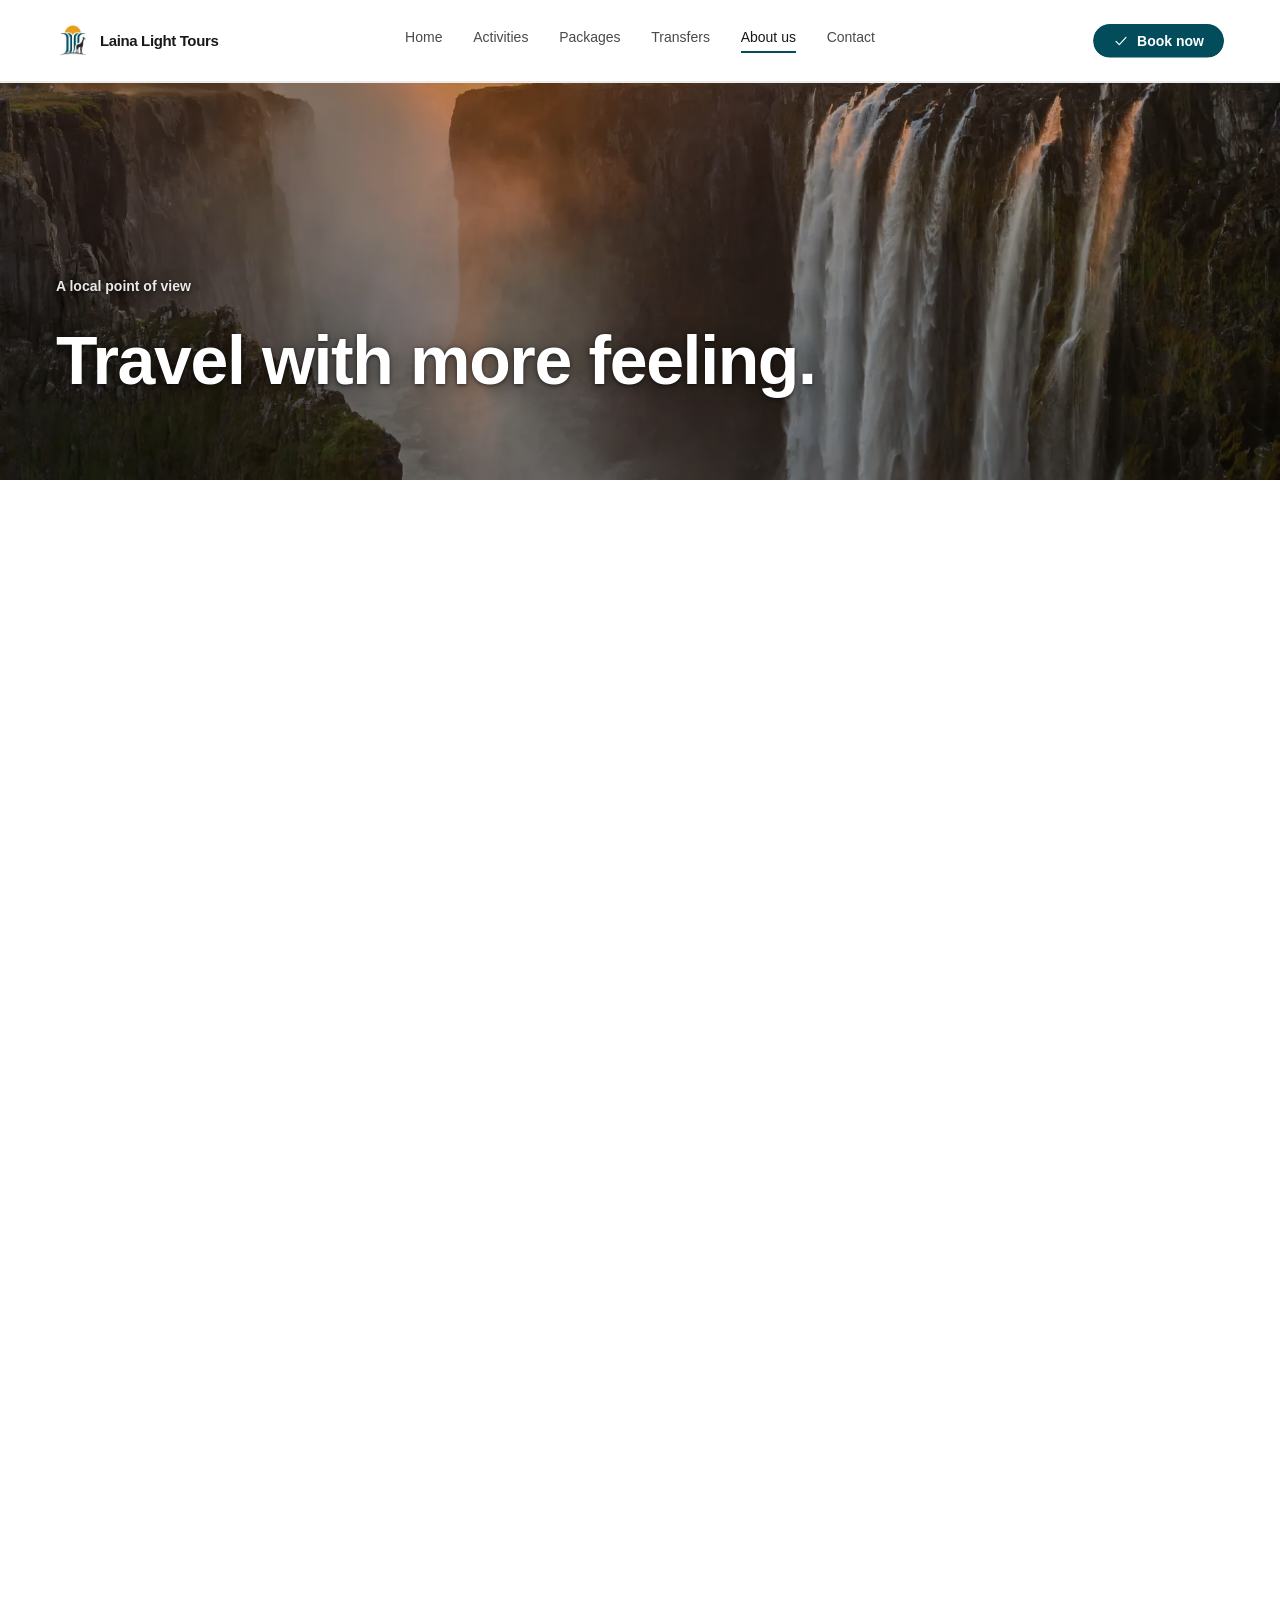
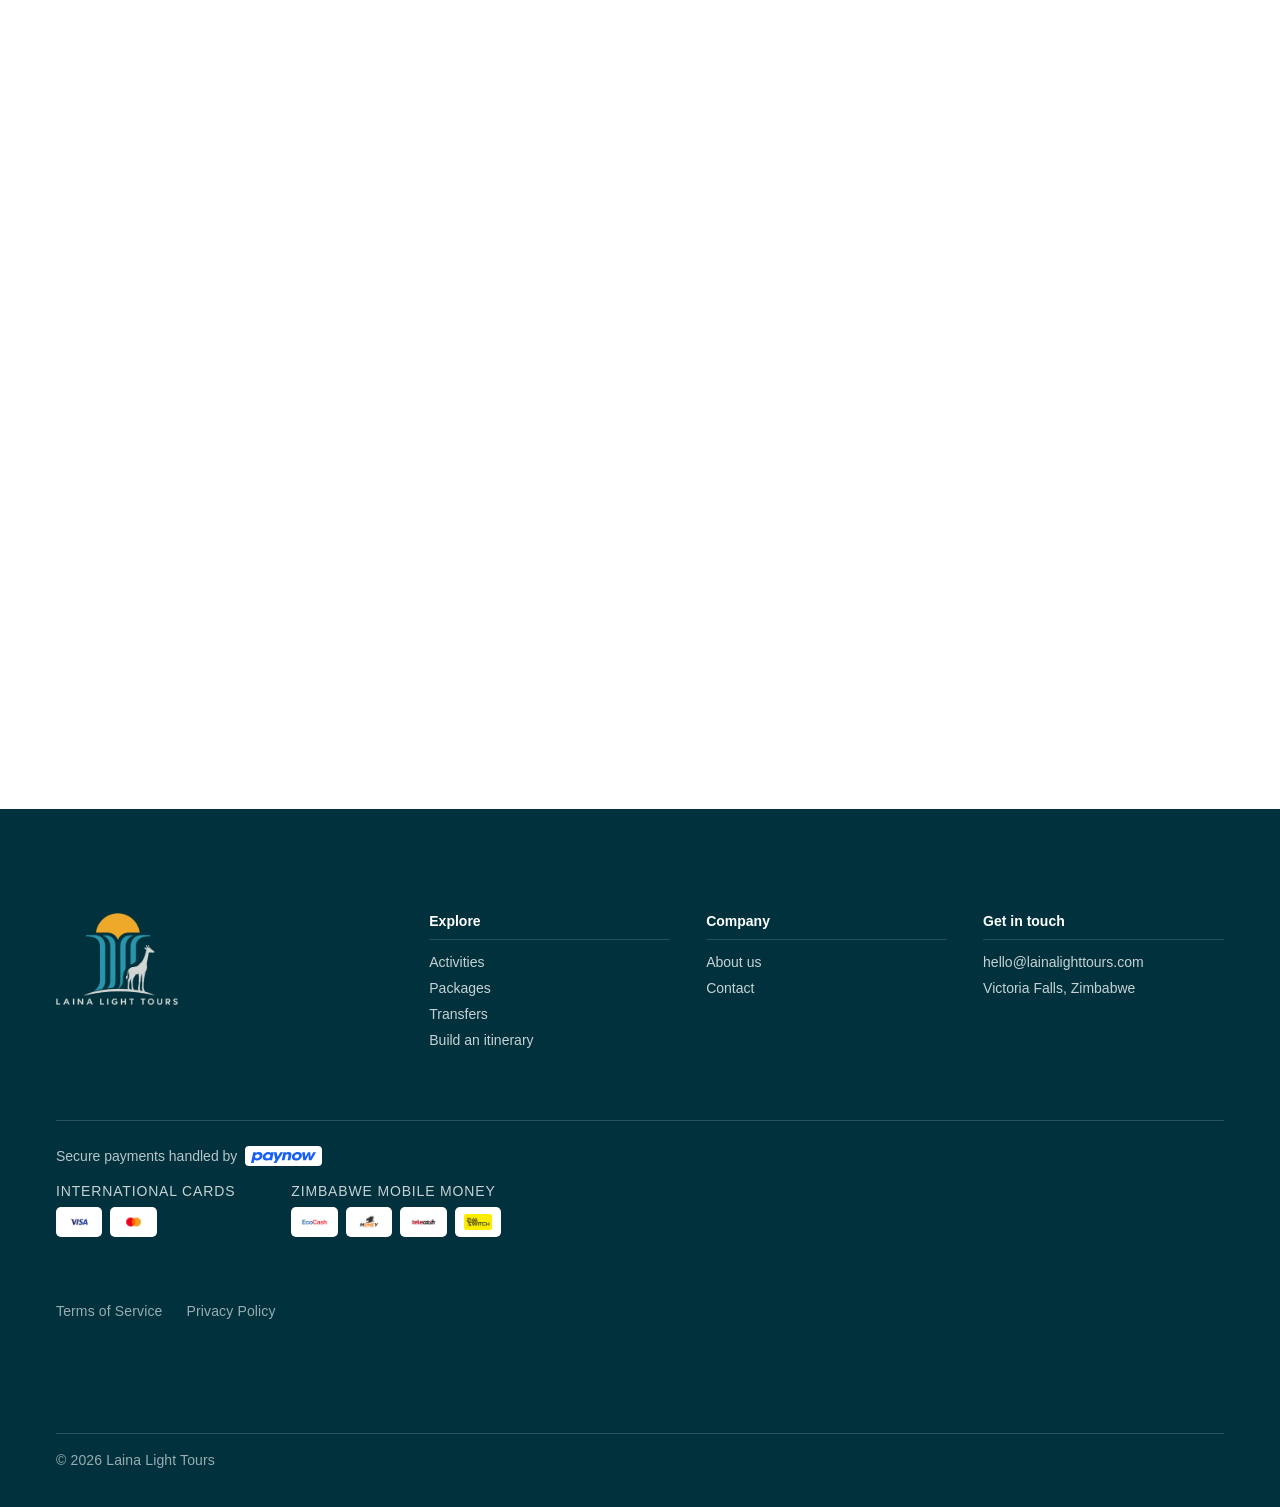
==== commit 60f54b34: "Site audit: images, favicons, sitemap, structured data, social meta Ran a full audit and fixed what " ====
--- a/about.html
+++ b/about.html
@@ -3,11 +3,8 @@
 <head>
   <meta charset="UTF-8">
   <meta name="viewport" content="width=device-width, initial-scale=1.0">
-  <meta name="description" content="Victoria Falls-based tour operator specialising in guided activities, adventures and packages. Flights, safari, river cruises and transfers, arranged personally with trusted local partners.">
-  <meta property="og:title" content="About Us | Laina Light Tours">
-  <meta property="og:description" content="A local team, real knowledge, and experiences worth making time for.">
-  <meta property="og:image" content="hero-waterfall.webp">
-  <title>About Us | Laina Light Tours</title>
+  <meta name="description" content="A Victoria Falls tour operator working with trusted local partners. Every booking handled personally, for individuals, couples and groups.">
+  <title>About Laina Light Tours | Victoria Falls, Zimbabwe</title>
   <link rel="stylesheet" href="styles.css?v=202609012115">
   <link rel="stylesheet" href="typography.css?v=202609012115">
   <link rel="stylesheet" href="image-treatment.css?v=202609012115">
@@ -16,8 +13,27 @@
   <link rel="stylesheet" href="story.css?v=202609012115">
   <link rel="stylesheet" href="motion.css?v=202609012115">
   <link rel="stylesheet" href="design-system.css?v=202609012115">
-  <link rel="icon" href="Laina Light Tours Logo Mark.png" type="image/png">
-  <meta name="theme-color" content="#0c0f10">
+  <link rel="icon" href="/favicon.ico" sizes="any">
+  <link rel="icon" type="image/png" sizes="32x32" href="/favicon-32x32.png">
+  <link rel="icon" type="image/png" sizes="16x16" href="/favicon-16x16.png">
+  <link rel="apple-touch-icon" sizes="180x180" href="/apple-touch-icon.png">
+  <link rel="manifest" href="/site.webmanifest">
+  <meta name="theme-color" content="#024c5c">
+
+  <link rel="canonical" href="https://laina-light-tours.brandonmuchenje01.workers.dev/about">
+  <meta property="og:type" content="website">
+  <meta property="og:site_name" content="Laina Light Tours">
+  <meta property="og:locale" content="en_ZW">
+  <meta property="og:url" content="https://laina-light-tours.brandonmuchenje01.workers.dev/about">
+  <meta property="og:title" content="About Laina Light Tours | Victoria Falls, Zimbabwe">
+  <meta property="og:description" content="A Victoria Falls tour operator working with trusted local partners. Every booking handled personally, for individuals, couples and groups.">
+  <meta property="og:image" content="https://laina-light-tours.brandonmuchenje01.workers.dev/falls-from-the-sky.webp">
+  <meta property="og:image:alt" content="Victoria Falls, Zimbabwe">
+  <meta name="twitter:card" content="summary_large_image">
+  <meta name="twitter:title" content="About Laina Light Tours | Victoria Falls, Zimbabwe">
+  <meta name="twitter:description" content="A Victoria Falls tour operator working with trusted local partners. Every booking handled personally, for individuals, couples and groups.">
+  <meta name="twitter:image" content="https://laina-light-tours.brandonmuchenje01.workers.dev/falls-from-the-sky.webp">
+  <script type="application/ld+json">{"@context": "https://schema.org", "@type": "BreadcrumbList", "itemListElement": [{"@type": "ListItem", "position": 1, "name": "Home", "item": "https://laina-light-tours.brandonmuchenje01.workers.dev/"}, {"@type": "ListItem", "position": 2, "name": "About us", "item": "https://laina-light-tours.brandonmuchenje01.workers.dev/about"}]}</script>
 </head>
 <body class="about-page">
 <svg xmlns="http://www.w3.org/2000/svg" style="display:none" aria-hidden="true" focusable="false"><defs>
@@ -73,7 +89,7 @@
     </section>
 
     <section class="about-image">
-      <img src="falls-from-the-sky.webp" alt="Victoria Falls from above, mist rising over the Zambezi">
+      <img src="falls-from-the-sky.webp" alt="Victoria Falls from above, mist rising over the Zambezi" loading="lazy" decoding="async">
     </section>
 
     <!-- VALUES: full-width heading above the grid — different layout family from intro -->
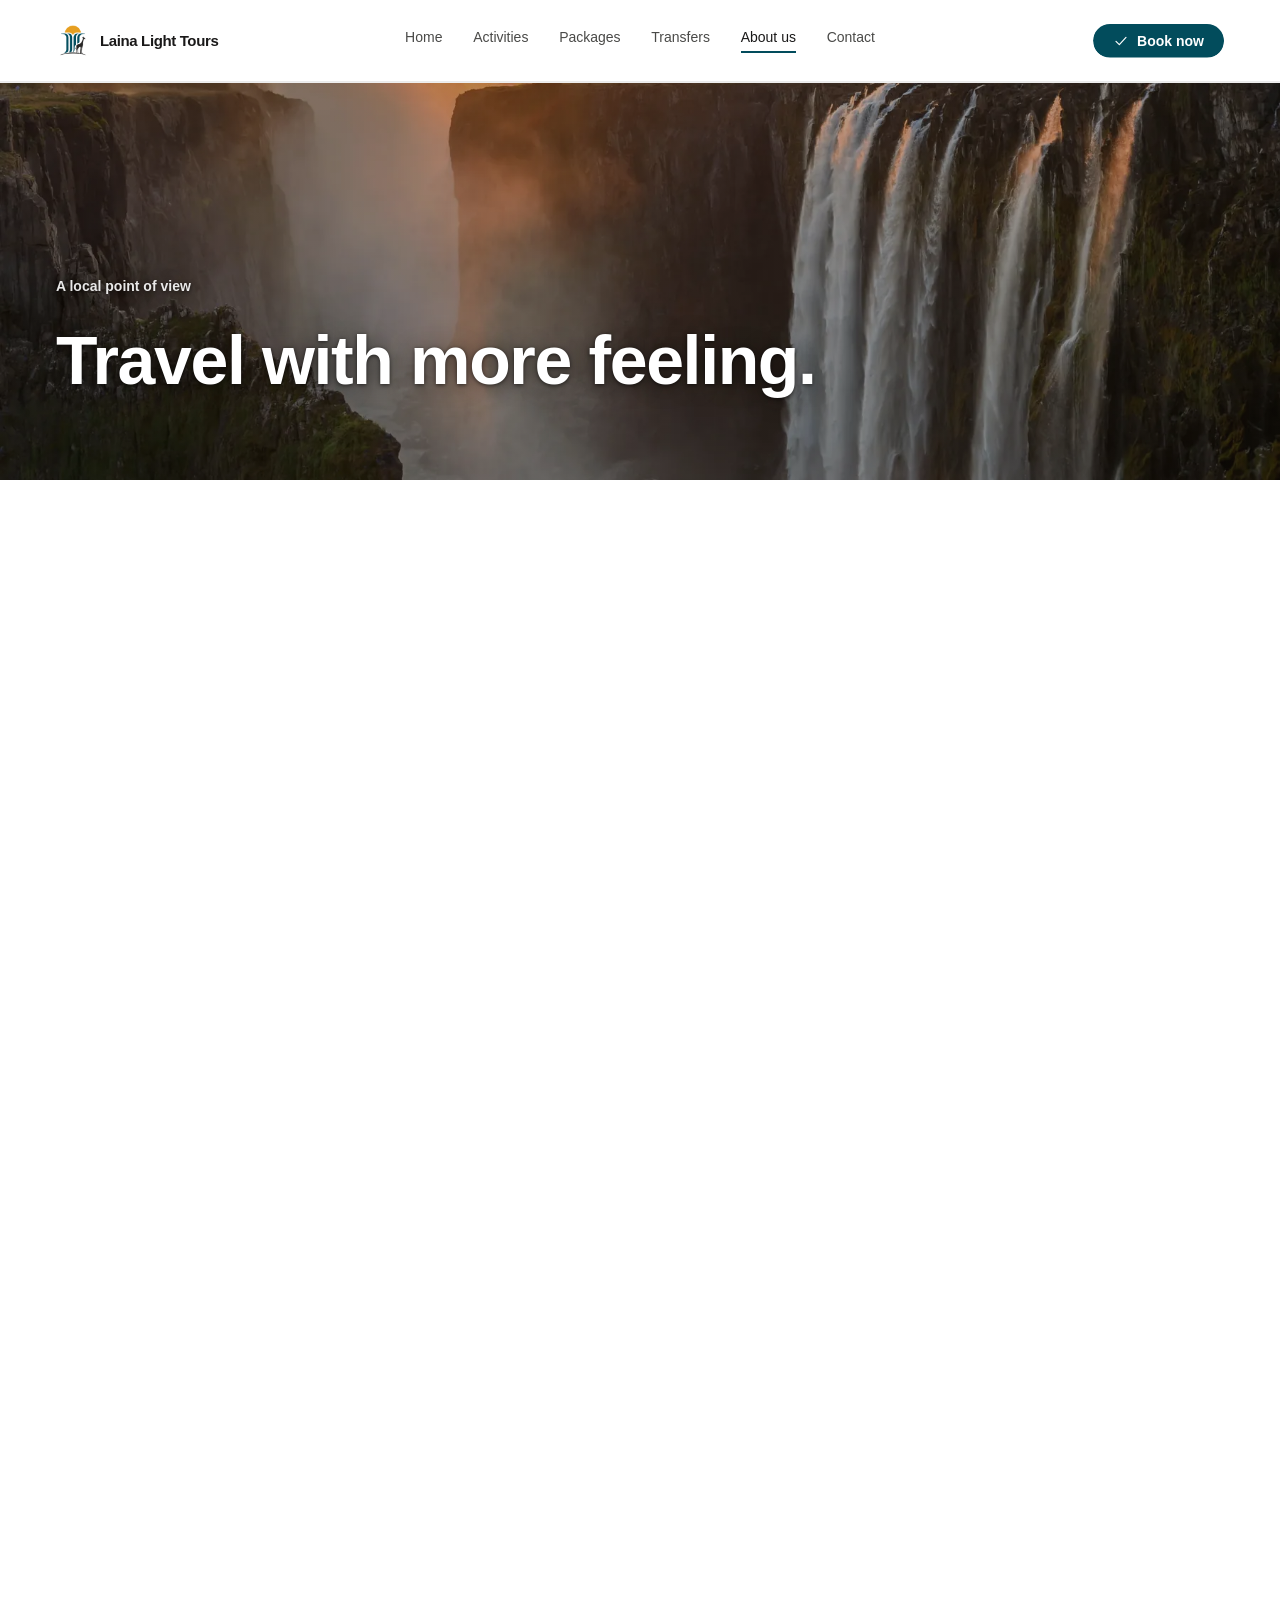
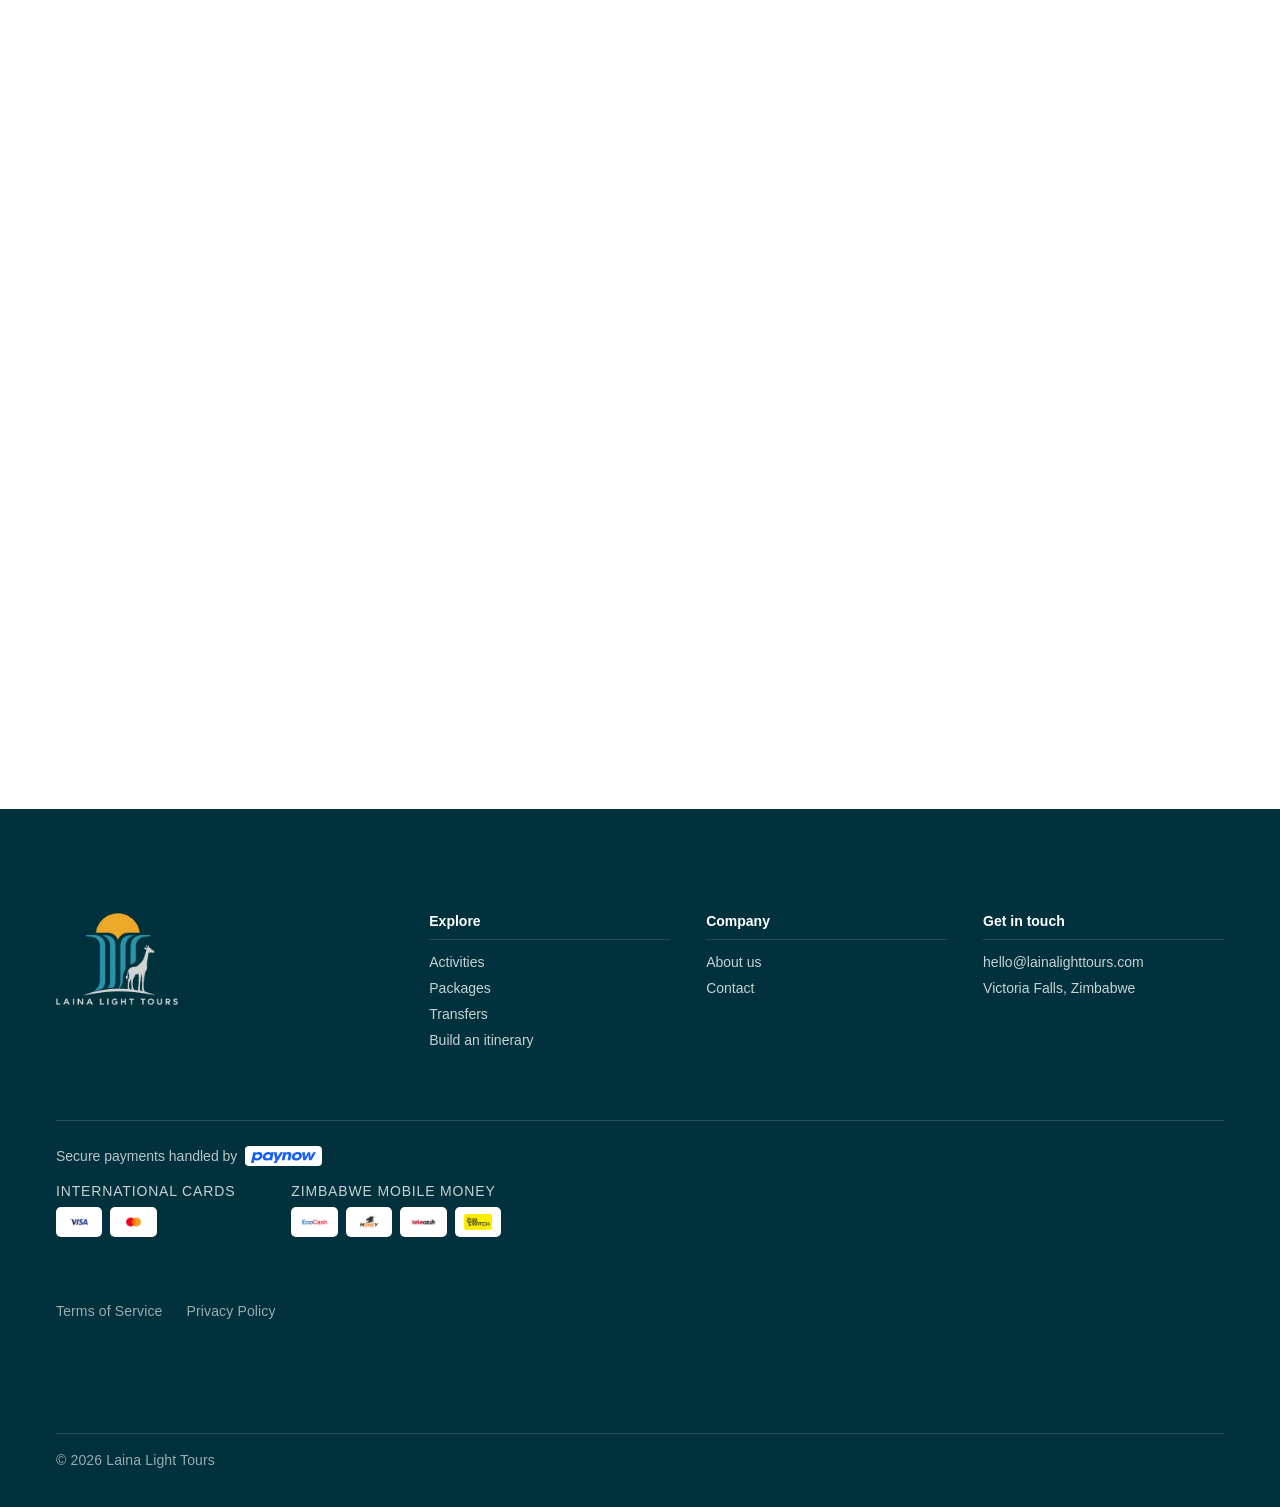
==== commit dc17ab08: "Align panel edges to the gutter; right-size oversized assets Gutter - Rounded panels were spanning t" ====
--- a/about.html
+++ b/about.html
@@ -5,6 +5,7 @@
   <meta name="viewport" content="width=device-width, initial-scale=1.0">
   <meta name="description" content="A Victoria Falls tour operator working with trusted local partners. Every booking handled personally, for individuals, couples and groups.">
   <title>About Laina Light Tours | Victoria Falls, Zimbabwe</title>
+    <link rel="preload" as="image" href="hero-waterfall.webp" fetchpriority="high">
   <link rel="stylesheet" href="styles.css?v=202609012115">
   <link rel="stylesheet" href="typography.css?v=202609012115">
   <link rel="stylesheet" href="image-treatment.css?v=202609012115">
@@ -89,7 +90,7 @@
     </section>
 
     <section class="about-image">
-      <img src="falls-from-the-sky.webp" alt="Victoria Falls from above, mist rising over the Zambezi" loading="lazy" decoding="async">
+      <img src="falls-from-the-sky.webp" alt="Victoria Falls from above, mist rising over the Zambezi" loading="lazy" decoding="async" width="1201" height="1800">
     </section>
 
     <!-- VALUES: full-width heading above the grid — different layout family from intro -->
@@ -147,7 +148,7 @@
       <a href="mailto:hello@lainalighttours.com">hello@lainalighttours.com</a>
       <span>Victoria Falls, Zimbabwe</span>
     </div>
-    <div class="footer-payments"><p class="footer-payments__label">Secure payments handled by <img src="images/payments/paynow.svg" alt="Paynow" class="paynow-mark" loading="lazy"></p><div class="payment-groups"><div class="payment-group"><span class="payment-group__label">International cards</span><ul class="payment-logos"><li><img src="images/payments/logo-4-visa.png" alt="Visa" loading="lazy"></li><li><img src="images/payments/logo-5-mastercard.png" alt="Mastercard" loading="lazy"></li></ul></div><div class="payment-group"><span class="payment-group__label">Zimbabwe mobile money</span><ul class="payment-logos"><li><img src="images/payments/logo-1-ecocash.png" alt="EcoCash" loading="lazy"></li><li><img src="images/payments/logo-2-money-1.png" alt="OneMoney" loading="lazy"></li><li><img src="images/payments/logo-3-telecash.png" alt="Telecash" loading="lazy"></li><li><img src="images/payments/logo-6-zimswitch.png" alt="ZimSwitch" loading="lazy"></li></ul></div></div></div><div class="footer-legal"><a href="terms.html">Terms of Service</a><a href="privacy.html">Privacy Policy</a></div><div class="footer-bottom">
+    <div class="footer-payments"><p class="footer-payments__label">Secure payments handled by <img src="images/payments/paynow.svg" alt="Paynow" class="paynow-mark" loading="lazy"></p><div class="payment-groups"><div class="payment-group"><span class="payment-group__label">International cards</span><ul class="payment-logos"><li><img src="images/payments/logo-4-visa.png" alt="Visa" loading="lazy" width="128" height="72"></li><li><img src="images/payments/logo-5-mastercard.png" alt="Mastercard" loading="lazy" width="128" height="72"></li></ul></div><div class="payment-group"><span class="payment-group__label">Zimbabwe mobile money</span><ul class="payment-logos"><li><img src="images/payments/logo-1-ecocash.png" alt="EcoCash" loading="lazy" width="128" height="72"></li><li><img src="images/payments/logo-2-money-1.png" alt="OneMoney" loading="lazy" width="128" height="72"></li><li><img src="images/payments/logo-3-telecash.png" alt="Telecash" loading="lazy" width="128" height="72"></li><li><img src="images/payments/logo-6-zimswitch.png" alt="ZimSwitch" loading="lazy" width="128" height="72"></li></ul></div></div></div><div class="footer-legal"><a href="terms.html">Terms of Service</a><a href="privacy.html">Privacy Policy</a></div><div class="footer-bottom">
       <span>&copy; 2026 Laina Light Tours</span>
       </div>
   </footer>
--- a/design-system.css
+++ b/design-system.css
@@ -4901,3 +4901,197 @@
 
 /* If JavaScript never runs, nothing stays hidden. */
 .no-js [data-reveal] { opacity: 1 !important; transform: none !important; }
+
+/* ============================================================
+   IMAGE CARDS — bottom scrim, balanced, price aligned to counter
+   A fade from dark at the base to transparent at the top keeps the
+   copy readable wherever the photograph happens to be pale, without
+   dulling the whole image the way a flat tint does.
+   ============================================================ */
+
+.activity-card, .package-card, .feature-card {
+  position: relative;
+  isolation: isolate;
+  display: flex;
+  min-height: 420px;
+}
+
+.activity-card::after,
+.package-card::after,
+.feature-card::after {
+  content: "";
+  position: absolute;
+  inset: 0;
+  z-index: 1;
+  pointer-events: none;
+  background: linear-gradient(
+    to top,
+    rgba(10,12,10,.92) 0%,
+    rgba(10,12,10,.78) 22%,
+    rgba(10,12,10,.42) 45%,
+    rgba(10,12,10,.10) 68%,
+    rgba(10,12,10,0)   100%
+  );
+}
+
+.activity-card .activity-details,
+.package-card .package-card-body,
+.feature-card .feature-overlay { z-index: 2; }
+
+/* Copy sits at the base of the card, so every card in a row ends on
+   the same line regardless of how long its title runs. */
+.activity-card .activity-details,
+.package-card .package-card-body {
+  position: absolute;
+  inset: 0;
+  display: flex;
+  flex-direction: column;
+  justify-content: flex-end;
+  gap: 10px;
+  padding: var(--s-5);
+}
+
+.activity-card .activity-details h3,
+.package-card h3 { margin: 0; }
+
+/* The chip stays pinned at the top while the copy sits at the base. */
+.activity-card .activity-category,
+.package-card .package-label {
+  position: absolute;
+  top: var(--s-4);
+  left: var(--s-4);
+  z-index: 3;
+}
+
+/* ── Price and counter on one baseline ─────────────────────── */
+
+.activity-card .activity-bottom,
+.package-card .package-footer {
+  display: flex !important;
+  align-items: flex-end;
+  justify-content: space-between;
+  gap: var(--s-3);
+  flex-wrap: nowrap;
+  margin-top: 4px;
+  padding-top: var(--s-3);
+  border-top: 1px solid rgba(255,255,255,.30);
+}
+
+.activity-card .price-block,
+.package-card .price-block { flex: 1 1 auto; min-width: 0; }
+
+.activity-card .qty-control,
+.package-card .circle-arrow {
+  flex: none;
+  align-self: flex-end;
+  margin: 0;
+}
+
+/* Duration moves up beside the title so it never competes with the
+   counter for the bottom row. */
+.activity-card .activity-duration {
+  position: static;
+  order: -1;
+  align-self: flex-start;
+  font-size: var(--t-micro) !important;
+  color: rgba(255,255,255,.78) !important;
+}
+
+@media (max-width: 520px) {
+  .activity-card, .package-card, .feature-card { min-height: 380px; }
+  .activity-card .activity-details,
+  .package-card .package-card-body { padding: var(--s-4); }
+}
+
+/* ============================================================
+   ACTIVITIES HERO — one aligned stack
+   The eyebrow, headline and paragraph were sitting on three
+   different left edges.
+   ============================================================ */
+
+.activities-hero {
+  display: flex !important;
+  flex-direction: column;
+  justify-content: center;
+  align-items: flex-start;
+  gap: var(--s-3);
+}
+.activities-hero > * { margin: 0; max-width: 100%; }
+.activities-hero h1 { max-width: 20ch; }
+.activities-hero p { max-width: 52ch; }
+
+/* ============================================================
+   NO ACCENT RULES ON THE LEFT EDGE
+   A coloured bar down the side of a note or a card is decoration
+   standing in for hierarchy. Removed everywhere: the note reads as
+   a note through its background and its size, and the route cards
+   already read as cards.
+   ============================================================ */
+
+.pkg-note,
+.route-card,
+.itinerary-success,
+.home-transfer-price,
+.transfer-price,
+.about-hero::before,
+.transfer-cta,
+.build-cta,
+blockquote {
+  border-left: 0 !important;
+  padding-left: inherit;
+}
+
+.pkg-note {
+  border-left: 0 !important;
+  padding: var(--s-4) var(--s-5) !important;
+  background: var(--surface-2);
+  border-radius: var(--r-md);
+  color: var(--ink-3) !important;
+}
+@supports (corner-shape: squircle) { .pkg-note { corner-shape: squircle; } }
+
+.route-card { padding: var(--s-5) !important; }
+
+.itinerary-success {
+  border-left: 0 !important;
+  border: 1px solid #cfe4d2 !important;
+  padding: var(--s-4) var(--s-5) !important;
+}
+
+.home-transfer-price, .transfer-price {
+  border-left: 0 !important;
+  padding-left: 0 !important;
+}
+
+/* ============================================================
+   PANEL EDGES — same inset as every grid
+   The rounded panels were spanning the full viewport while the
+   grids beside them sat at the gutter, so a card row and the panel
+   below it started on different lines. This width formula gives a
+   panel the same left edge as a grid at any viewport: it takes the
+   gutter when the page is narrow, and the shell when it is wide.
+   ============================================================ */
+
+.build-cta, .contact-section, .talk-card, .credentials, .benefits-bar,
+.pkg-cta, .catalog-cta, .group-enquiry, .transfer-cta, .home-transfers,
+.booking-wrap, .about-cta, .quote-section, .itinerary-panel {
+  width: min(
+    calc(var(--shell-box) - (var(--gutter) * 2)),
+    calc(100% - (var(--gutter) * 2))
+  ) !important;
+  max-width: none !important;
+  margin-left: auto !important;
+  margin-right: auto !important;
+  padding-left: clamp(20px, 3vw, 40px) !important;
+  padding-right: clamp(20px, 3vw, 40px) !important;
+  box-sizing: border-box;
+}
+
+/* Sections that only hold a grid keep the gutter as padding, so
+   their contents land on the same line as the panels above. */
+.packages-section, .discover, .catalog, .pkg-grid-section,
+.routes-section, .fleet-section, .transfer-features, .about-intro,
+.about-values, .about-image, .transfer-intro, .split-section {
+  padding-left: var(--gutter) !important;
+  padding-right: var(--gutter) !important;
+}
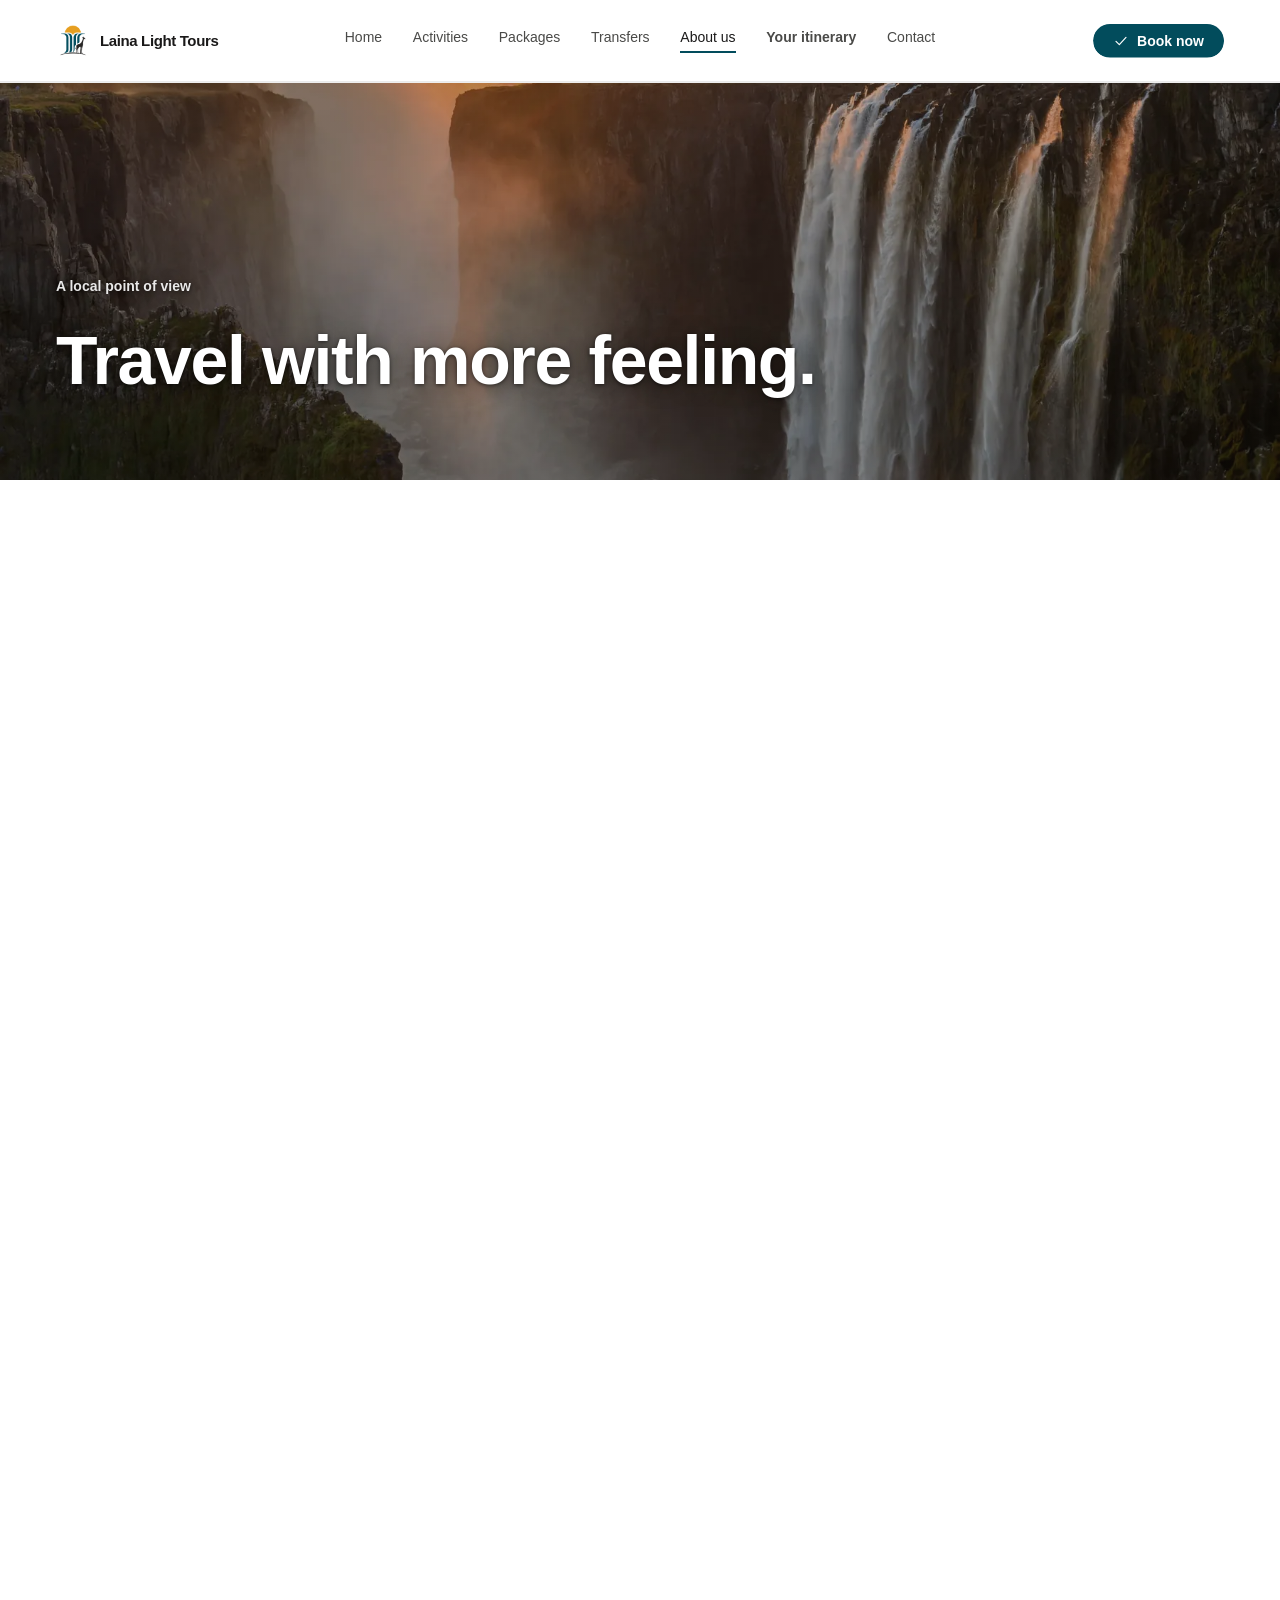
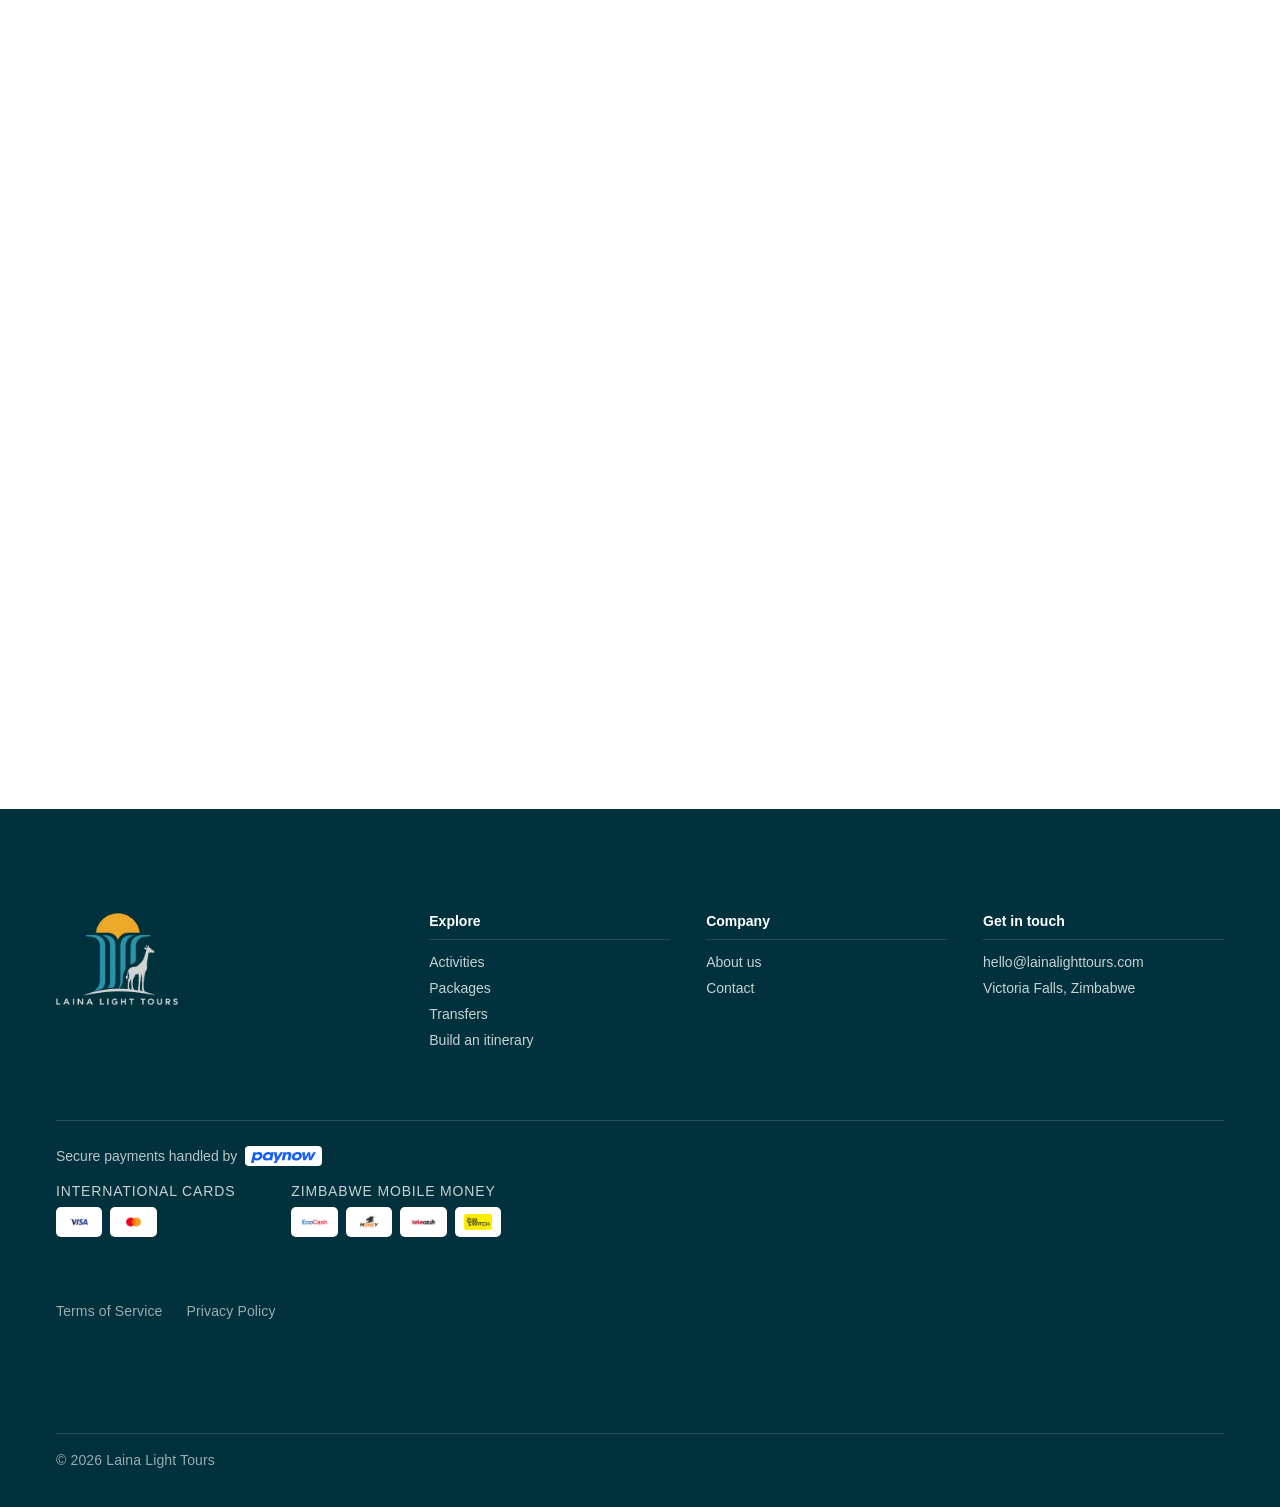
==== commit bd458602: "Fix mobile form overflow and counter overlap; exact traveller counts Fields escaping their card - In" ====
--- a/about.html
+++ b/about.html
@@ -66,7 +66,7 @@
   <header class="site-header">
     <a class="brand" href="index.html"><span>Laina Light <em>Tours</em></span></a>
     <button class="menu-toggle" aria-label="Open navigation">&#9776;</button>
-    <nav class="main-nav"><a href="index.html">Home</a><a href="activities.html">Activities</a><a href="packages.html">Packages</a><a href="transfers.html">Transfers</a><a class="active" href="about.html">About us</a><a href="index.html#contact">Contact</a></nav>
+    <nav class="main-nav"><a href="index.html">Home</a><a href="activities.html">Activities</a><a href="packages.html">Packages</a><a href="transfers.html">Transfers</a><a class="active" aria-current="page" href="about.html">About us</a><a href="itinerary.html">Your itinerary</a><a href="index.html#contact">Contact</a></nav>
     <a class="header-cart" href="itinerary.html" data-squircle><svg class="icon" aria-hidden="true"><use href="#i-check"/></svg><span>Book now</span><span class="btn-count" data-cart-count hidden>0</span></a>
   </header>
 
--- a/design-system.css
+++ b/design-system.css
@@ -5095,3 +5095,248 @@
   padding-left: var(--gutter) !important;
   padding-right: var(--gutter) !important;
 }
+
+/* ============================================================
+   FORM CONTROLS — never wider than their container
+   Inputs carry an intrinsic width from their `size` attribute, and
+   grid and flex children default to min-width:auto, so on a narrow
+   screen a field refuses to shrink and pushes out of its card. This
+   is the fix, applied to every field on the site rather than the
+   one panel it was noticed on.
+   ============================================================ */
+
+input, select, textarea, button {
+  min-width: 0;
+  max-width: 100%;
+  box-sizing: border-box;
+}
+
+.itinerary-form input,
+.itinerary-form select,
+.booking-form input,
+.booking-form select,
+.transfer-route input,
+.transfer-route select,
+.selected-when input,
+.selected-when select,
+.search-box input {
+  width: 100%;
+  display: block;
+}
+
+/* Any grid or flex parent that holds a field must be allowed to
+   shrink below its content width. */
+.itinerary-form label,
+.booking-form label,
+.date-fields, .traveller-fields, .transfer-route,
+.selected-when, .selected-body, .selected-item,
+.itinerary-panel, .booking-wrap, .filter-row,
+.transfer-toggle, .transfer-leg, .leg-body { min-width: 0; }
+
+.date-fields > *, .traveller-fields > *, .transfer-route > *,
+.selected-when > *, .filter-row > * { min-width: 0; }
+
+/* Number fields: keep the spinner from crowding the value on small
+   screens, and stop iOS zooming in on focus by holding 16px. */
+input[type="number"] { -moz-appearance: textfield; }
+input[type="number"]::-webkit-outer-spin-button,
+input[type="number"]::-webkit-inner-spin-button { margin-left: 4px; }
+
+@media (max-width: 640px) {
+  input, select, textarea { font-size: 16px !important; }
+  .date-fields, .traveller-fields, .transfer-route, .selected-when {
+    grid-template-columns: 1fr !important;
+    gap: var(--s-3) !important;
+  }
+  .itinerary-panel { padding: var(--s-4) !important; }
+}
+
+.traveller-note { margin-top: var(--s-3); font-size: var(--t-sm); color: var(--ink-3); }
+
+/* ============================================================
+   SELECTED EXPERIENCE — blue once it is in the itinerary
+   ============================================================ */
+
+.selected-item {
+  background: var(--petrol) !important;
+  border-color: var(--petrol) !important;
+  color: #fff !important;
+}
+.selected-item strong,
+.selected-item .selected-index,
+.selected-item small,
+.selected-item .item-qty,
+.selected-item label > span { color: #fff !important; }
+.selected-item small,
+.selected-item label > span { color: rgba(255,255,255,.78) !important; }
+.selected-item .item-qty { color: #f2b64a !important; }
+
+.selected-item .selected-remove {
+  background: rgba(255,255,255,.12);
+  border-color: rgba(255,255,255,.35);
+  color: #fff;
+}
+.selected-item .selected-remove:hover { background: rgba(255,255,255,.22); border-color: #fff; }
+
+/* The fields inside stay light so they read as inputs, not panel. */
+.selected-item input,
+.selected-item select {
+  background: #fff !important;
+  color: var(--ink) !important;
+  border-color: rgba(255,255,255,.4) !important;
+}
+
+/* A leg that is chosen takes the same treatment. */
+.transfer-leg input:checked + .leg-body {
+  background: var(--petrol) !important;
+  border-color: var(--petrol) !important;
+}
+.transfer-leg input:checked + .leg-body strong,
+.transfer-leg input:checked + .leg-body .leg-price { color: #fff !important; }
+.transfer-leg input:checked + .leg-body small { color: rgba(255,255,255,.8) !important; }
+.transfer-leg input:checked + .leg-body .icon { color: #f2b64a !important; }
+
+/* The transfer-leg checkboxes are visually hidden behind their
+   label; they must not be stretched by the full-width field rule. */
+.transfer-leg input[type="checkbox"],
+input[type="checkbox"], input[type="radio"] {
+  width: auto !important;
+  display: inline-block;
+  max-width: none;
+}
+.transfer-leg input[type="checkbox"] {
+  position: absolute !important;
+  width: 1px !important;
+  height: 1px !important;
+  opacity: 0;
+  pointer-events: none;
+  margin: 0;
+}
+.customizer-option input[type="checkbox"] { width: 18px !important; height: 18px !important; }
+
+/* ============================================================
+   WHERE AM I
+   The nav marks the current page, and the pages that have no nav
+   item of their own carry a breadcrumb instead.
+   ============================================================ */
+
+.main-nav a[aria-current="page"],
+.main-nav a.active {
+  color: var(--ink) !important;
+  border-bottom: 2px solid var(--petrol);
+  padding-bottom: 6px;
+}
+
+.page-crumb {
+  display: flex;
+  align-items: center;
+  gap: 8px;
+  width: min(calc(var(--shell-box) - (var(--gutter) * 2)), calc(100% - (var(--gutter) * 2)));
+  margin: calc(var(--s-7) + 82px) auto calc(var(--s-5) * -1);
+  font-size: var(--t-sm);
+  color: var(--ink-3);
+}
+.page-crumb a { color: var(--ink-2); text-decoration: none; }
+.page-crumb a:hover { color: var(--petrol); text-decoration: underline; }
+.page-crumb .icon { width: 14px; height: 14px; font-size: 14px; color: var(--ink-3); }
+.page-crumb [aria-current] { color: var(--ink); font-weight: 600; }
+
+/* The pages that carry a breadcrumb no longer need the tall header
+   offset baked into their own top padding. */
+.page-crumb + main .itinerary-main,
+.page-crumb + main .legal-page { padding-top: var(--s-5); }
+
+@media (max-width: 640px) {
+  .page-crumb { margin-top: calc(var(--s-6) + 70px); font-size: var(--t-micro); }
+}
+
+/* ============================================================
+   MOBILE: FIELDS INSIDE THEIR CARD, COUNTER CLEAR OF THE PRICE
+   Two separate faults, both only visible on a narrow screen:
+   the booking fields were escaping the card's right edge, and the
+   activity counter was being stretched across the price row and
+   sitting on top of it.
+   ============================================================ */
+
+/* -- Booking form ------------------------------------------- */
+.booking-wrap { overflow: hidden; }
+.booking-form {
+  display: grid;
+  gap: var(--s-4);
+  width: 100%;
+  min-width: 0;
+}
+.booking-form label { display: grid; gap: 6px; width: 100%; min-width: 0; }
+.booking-form input,
+.booking-form select {
+  width: 100% !important;
+  max-width: 100% !important;
+  min-width: 0 !important;
+  box-sizing: border-box;
+}
+@media (max-width: 760px) {
+  .booking-form { grid-template-columns: 1fr !important; }
+  .booking-form > * { grid-column: 1 / -1 !important; }
+}
+
+/* -- Activity card footer ----------------------------------- */
+/* The details block is absolutely positioned, so if its content is
+   taller than the card the rows collapse onto each other. Give the
+   card room and let the block scroll its own overflow rather than
+   painting over itself. */
+.activity-card { min-height: 440px; }
+
+.activity-card .activity-details {
+  position: absolute;
+  inset: 0;
+  display: flex;
+  flex-direction: column;
+  justify-content: flex-end;
+  gap: 8px;
+  overflow: hidden;
+}
+
+.activity-card .activity-bottom {
+  display: grid !important;
+  grid-template-columns: 1fr auto;
+  grid-template-areas: "price qty" "meta qty";
+  align-items: center;
+  column-gap: var(--s-3);
+  row-gap: 2px;
+}
+.activity-card .price-block       { grid-area: price; align-self: end; }
+.activity-card .activity-duration { grid-area: meta;  align-self: start; }
+.activity-card .qty-control       { grid-area: qty;   align-self: center; justify-self: end; }
+
+@media (max-width: 560px) {
+  .activity-card { min-height: 400px; }
+  .activity-card .activity-bottom {
+    grid-template-columns: 1fr;
+    grid-template-areas: "price" "meta" "qty";
+    row-gap: var(--s-3);
+    justify-items: stretch;
+  }
+  .activity-card .qty-control {
+    justify-self: stretch;
+    width: 100%;
+    justify-content: space-between;
+  }
+  .activity-card .price-block, .activity-card .activity-duration { justify-self: start; }
+  .activity-card .activity-details > p { -webkit-line-clamp: 2; }
+}
+
+/* The counter must never sit over the price. */
+.activity-card .qty-control { position: relative; z-index: 3; }
+.activity-card .price-block { position: relative; z-index: 2; }
+
+/* The itinerary is a destination in the menu as well as a button,
+   and it carries its own count so the menu shows the same state as
+   the header. */
+.main-nav a[href="itinerary.html"] { font-weight: 600; }
+
+@media (max-width: 980px) {
+  .site-header .main-nav.is-open a[href="itinerary.html"] {
+    color: var(--petrol) !important;
+    font-weight: 700;
+  }
+}
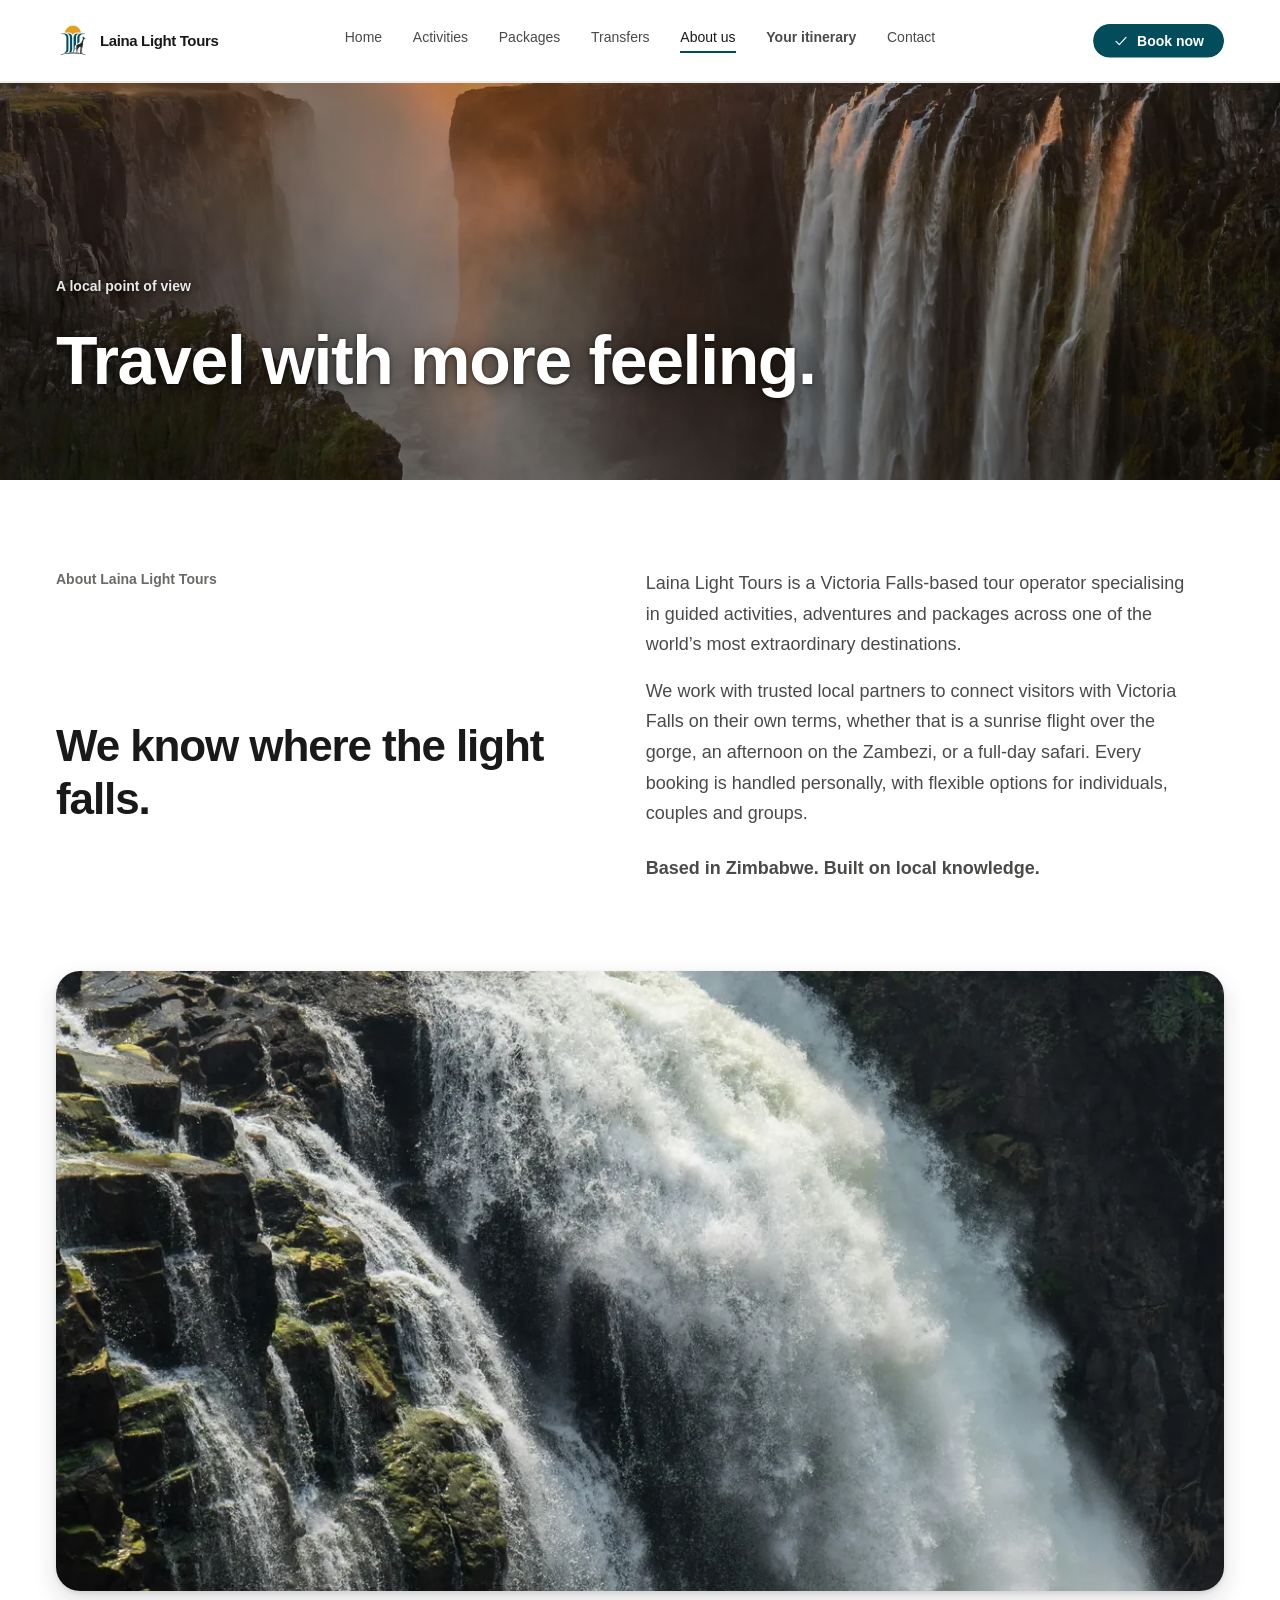
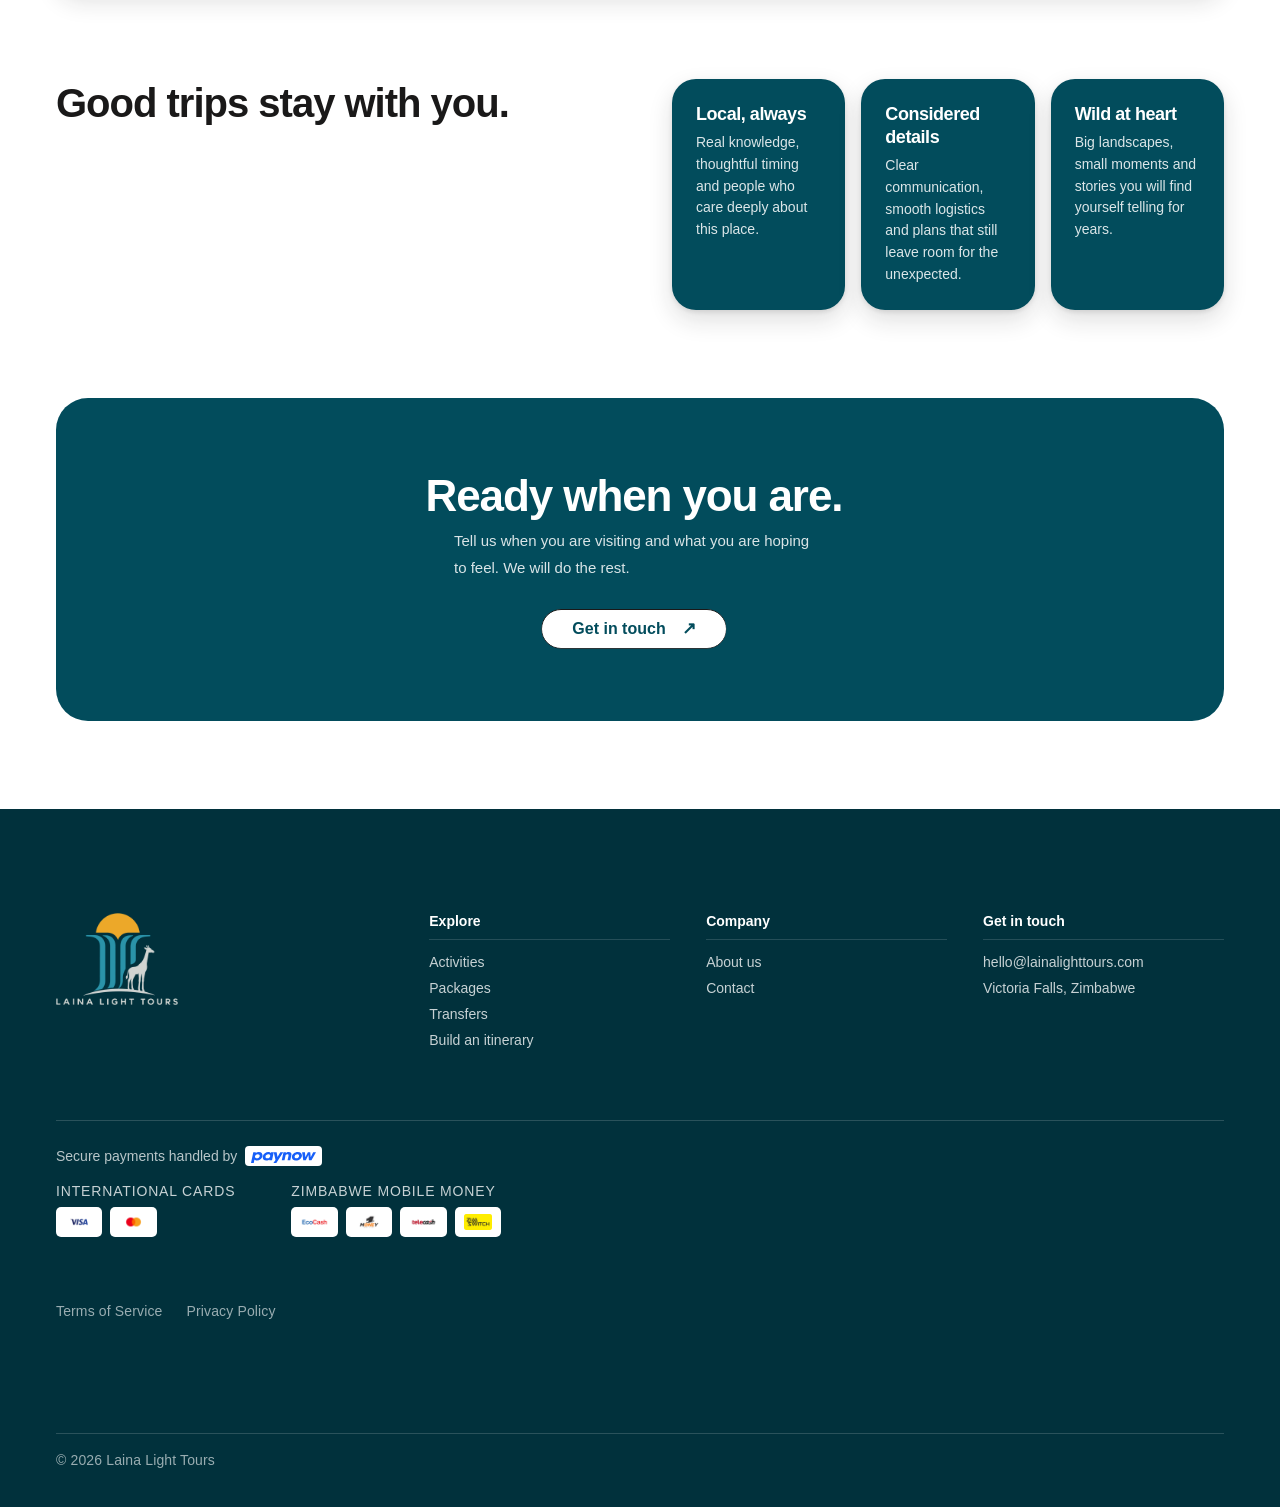
==== commit 03223f06: "Typeable counts, itinerary total, package choices; restore activity modal Counters now accept a type" ====
--- a/about.html
+++ b/about.html
@@ -12,8 +12,8 @@
   <link rel="stylesheet" href="nav.css?v=202609012115">
   <link rel="stylesheet" href="card-treatment.css?v=202609012115">
   <link rel="stylesheet" href="story.css?v=202609012115">
-  <link rel="stylesheet" href="motion.css?v=202609012115">
-  <link rel="stylesheet" href="design-system.css?v=202609012115">
+  <link rel="stylesheet" href="motion.css?v=202609020730">
+  <link rel="stylesheet" href="design-system.css?v=202609020730">
   <link rel="icon" href="/favicon.ico" sizes="any">
   <link rel="icon" type="image/png" sizes="32x32" href="/favicon-32x32.png">
   <link rel="icon" type="image/png" sizes="16x16" href="/favicon-16x16.png">
@@ -153,7 +153,7 @@
       </div>
   </footer>
 
-  <script src="script.js?v=202609012115"></script>
-  <script src="squircle.js?v=202609012115"></script>
+  <script src="script.js?v=202609020730"></script>
+  <script src="squircle.js?v=202609020730"></script>
 </body>
 </html>
--- a/design-system.css
+++ b/design-system.css
@@ -5340,3 +5340,230 @@
     font-weight: 700;
   }
 }
+
+/* ============================================================
+   NOTHING MAY BE PERMANENTLY HIDDEN
+   motion.css hides a fixed list of sections at opacity 0 and only
+   restores them when .is-visible is added. When the reveal observer
+   was rewritten to watch [data-reveal], those sections stopped
+   being observed and never came back: the packages row and the
+   split section were invisible on every load.
+
+   The reveal is an enhancement. Only [data-reveal] may start
+   hidden, and even that is undone if the observer never runs.
+   ============================================================ */
+
+.benefits-bar, .packages-section, .discover, .split-section,
+.quote-section, .customizer-section, .about-intro, .about-image,
+.about-values, .about-cta, .transfer-intro, .transfer-features,
+.routes-section, .transfers-cta, .itinerary-hero, .itinerary-builder,
+.catalog-cta, .route-card, .values-grid article {
+  opacity: 1 !important;
+  transform: none !important;
+  animation: none !important;
+}
+
+/* The reveal now lives entirely on [data-reveal], and only while
+   the observer is alive to undo it. */
+@media (prefers-reduced-motion: no-preference) {
+  html.js [data-reveal]:not(.is-visible) { opacity: 0; transform: translateY(12px); }
+}
+[data-reveal].is-visible { opacity: 1 !important; transform: none !important; }
+
+/* ============================================================
+   TRANSFERS HERO PRICE — follow the site gutter
+   It was sitting hard against the left edge of the photograph
+   rather than lining up with everything else on the page.
+   ============================================================ */
+
+.transfers-hero {
+  display: flex !important;
+  flex-direction: column;
+  justify-content: center;
+  gap: var(--s-5);
+}
+.transfers-hero > * {
+  width: 100%;
+  max-width: var(--shell-box);
+  margin-inline: auto;
+  padding-inline: var(--gutter);
+  box-sizing: border-box;
+}
+.transfer-price { align-items: flex-start; }
+
+@media (min-width: 861px) {
+  .transfers-hero { flex-direction: row; align-items: center; justify-content: space-between; }
+  .transfers-hero > * { width: auto; margin-inline: 0; padding-inline: 0; }
+  .transfers-hero {
+    width: min(calc(var(--shell-box) - (var(--gutter) * 2)), calc(100% - (var(--gutter) * 2)));
+    margin-inline: auto;
+    padding-inline: 0 !important;
+    max-width: none !important;
+  }
+}
+
+/* ============================================================
+   REVEAL CANNOT HIDE CONTENT
+   This mechanism has now twice left real content invisible: once
+   when the observer stopped watching a class list, and again when a
+   legacy rule hid sections that the new observer never touched.
+   A decorative fade is not worth that risk.
+
+   Content is always painted. The reveal is a transform only, so the
+   worst case if the observer never runs is that a card sits 10px
+   low, fully readable, rather than not being there at all.
+   ============================================================ */
+
+[data-reveal] { opacity: 1 !important; }
+
+@media (prefers-reduced-motion: no-preference) {
+  html.js [data-reveal]:not(.is-visible) {
+    transform: translateY(10px);
+    transition: transform var(--dur-reveal) var(--ease-out);
+    transition-delay: var(--reveal-delay, 0ms);
+  }
+  html.js [data-reveal].is-visible { transform: none; }
+}
+
+@media (prefers-reduced-motion: reduce) {
+  [data-reveal] { transform: none !important; transition: none !important; }
+}
+
+/* ============================================================
+   TYPEABLE COUNTERS
+   ============================================================ */
+
+.qty-control input.qty-val {
+  width: 46px;
+  min-width: 46px;
+  height: 30px;
+  padding: 0 2px;
+  text-align: center;
+  border: 0;
+  border-radius: var(--r-xs);
+  background: rgba(255,255,255,.9);
+  color: var(--charcoal);
+  font-size: var(--t-sm);
+  font-weight: 700;
+  -moz-appearance: textfield;
+  appearance: textfield;
+}
+.qty-control input.qty-val::-webkit-outer-spin-button,
+.qty-control input.qty-val::-webkit-inner-spin-button { -webkit-appearance: none; margin: 0; }
+.qty-control input.qty-val:focus { outline: 2px solid var(--amber); outline-offset: 1px; }
+
+.pkg-card .qty-control input.qty-val { background: var(--surface); color: var(--ink); }
+
+@media (max-width: 560px) {
+  .qty-control input.qty-val { flex: 1; width: auto; min-width: 0; height: 36px; font-size: var(--t-base); }
+}
+
+/* ============================================================
+   PACKAGE CHOICES
+   ============================================================ */
+
+.pkg-choices { display: grid; gap: var(--s-4); margin-top: var(--s-3); }
+
+.choice-group { border: 0; margin: 0; padding: 0; }
+.choice-group legend {
+  display: flex; align-items: baseline; gap: 8px;
+  padding: 0 0 8px;
+  font-size: var(--t-sm); font-weight: 600; color: var(--ink);
+}
+.choice-count { font-size: var(--t-micro); font-weight: 500; color: var(--ink-3); }
+.choice-group.is-full .choice-count { color: var(--petrol); font-weight: 700; }
+
+.choice-options { display: flex; flex-wrap: wrap; gap: 8px; }
+.choice-chip { position: relative; cursor: pointer; }
+.choice-chip input { position: absolute; opacity: 0; width: 1px; height: 1px; }
+.choice-chip span {
+  display: inline-block;
+  padding: 8px 14px;
+  border: 1px solid var(--line);
+  border-radius: var(--r-pill);
+  background: var(--surface);
+  font-size: var(--t-sm);
+  color: var(--ink-2);
+  transition: all var(--dur-fast) var(--ease-out);
+}
+.choice-chip input:checked + span {
+  background: var(--petrol); border-color: var(--petrol); color: #fff; font-weight: 600;
+}
+.choice-chip input:disabled + span { opacity: .45; cursor: not-allowed; }
+.choice-chip input:focus-visible + span { outline: 2px solid var(--ink); outline-offset: 2px; }
+
+.choice-note { margin: 8px 0 0; font-size: var(--t-micro); color: var(--petrol); font-weight: 600; }
+.choice-note:empty { display: none; }
+
+/* ============================================================
+   ITINERARY TOTAL
+   ============================================================ */
+
+.total-lines { margin: 0; display: grid; gap: var(--s-3); }
+.total-line {
+  display: flex; align-items: baseline; justify-content: space-between; gap: var(--s-4);
+  padding-bottom: var(--s-3);
+  border-bottom: 1px solid var(--line-soft);
+}
+.total-line dt { margin: 0; font-size: var(--t-base); font-weight: 600; color: var(--ink); min-width: 0; }
+.total-line dt small { display: block; font-size: var(--t-sm); font-weight: 400; color: var(--ink-3); margin-top: 2px; }
+.total-line dd { margin: 0; font-size: var(--t-md); font-weight: 700; color: var(--ink); white-space: nowrap; }
+.total-empty { margin: 0; color: var(--ink-3); font-size: var(--t-sm); }
+
+.total-grand {
+  display: flex; align-items: baseline; justify-content: space-between; gap: var(--s-4);
+  margin-top: var(--s-4); padding-top: var(--s-4);
+  border-top: 2px solid var(--ink);
+}
+.total-grand span { font-size: var(--t-md); font-weight: 600; }
+.total-grand strong { font-size: clamp(28px, 3vw, 38px); font-weight: 700; letter-spacing: -.02em; }
+.total-note { margin-top: var(--s-3); font-size: var(--t-sm); color: var(--ink-3); }
+
+.selected-people { display: grid; grid-template-columns: 1fr 1fr; gap: var(--s-3); }
+@media (max-width: 620px) { .selected-people { grid-template-columns: 1fr; } }
+
+/* ── Modal scroll lock ────────────────────────────────────────────
+   The page behind a dialog should not scroll away under it. */
+body.modal-open { overflow: hidden; }
+
+/* ── Itinerary: two-column checkout ───────────────────────────────
+   Legacy CSS capped the form at 850px and left-aligned it, which
+   left a wide void on the right at desktop. The running total and
+   the send panel move into a rail that stays in view while the
+   traveller fills the form, the way a checkout summary should. */
+.itinerary-form { max-width: none !important; }
+.itinerary-rail { display: grid; gap: var(--s-5); align-content: start; }
+.itinerary-col  { display: grid; gap: var(--s-5); align-content: start; min-width: 0; }
+
+@media (min-width: 1000px) {
+  .itinerary-form {
+    grid-template-columns: minmax(0, 1fr) clamp(320px, 30vw, 400px);
+    align-items: start;
+    column-gap: var(--s-5);
+  }
+  .itinerary-col  { grid-column: 1; }
+  .itinerary-rail {
+    grid-column: 2;
+    position: sticky;
+    top: calc(var(--header-h, 72px) + 20px);
+  }
+  /* The rail is narrower, so its total reads tighter. */
+  .itinerary-rail .itinerary-total .total-grand strong { font-size: 30px; }
+  .itinerary-rail .itinerary-submit { display: block; }
+  .itinerary-rail .itinerary-submit .button { width: 100%; margin-top: var(--s-4); }
+}
+
+/* Below that the rail is simply the last two blocks in the stack. */
+@media (max-width: 999px) {
+  .itinerary-rail { grid-column: 1; }
+}
+
+/* The sitewide gutter rule insets a panel from the viewport. Inside
+   the itinerary grid the track already carries that gutter, so the
+   panels fill their track instead of insetting twice. */
+.itinerary-col > .itinerary-panel,
+.itinerary-rail > .itinerary-panel {
+  width: 100% !important;
+  max-width: none !important;
+  margin-inline: 0 !important;
+}
